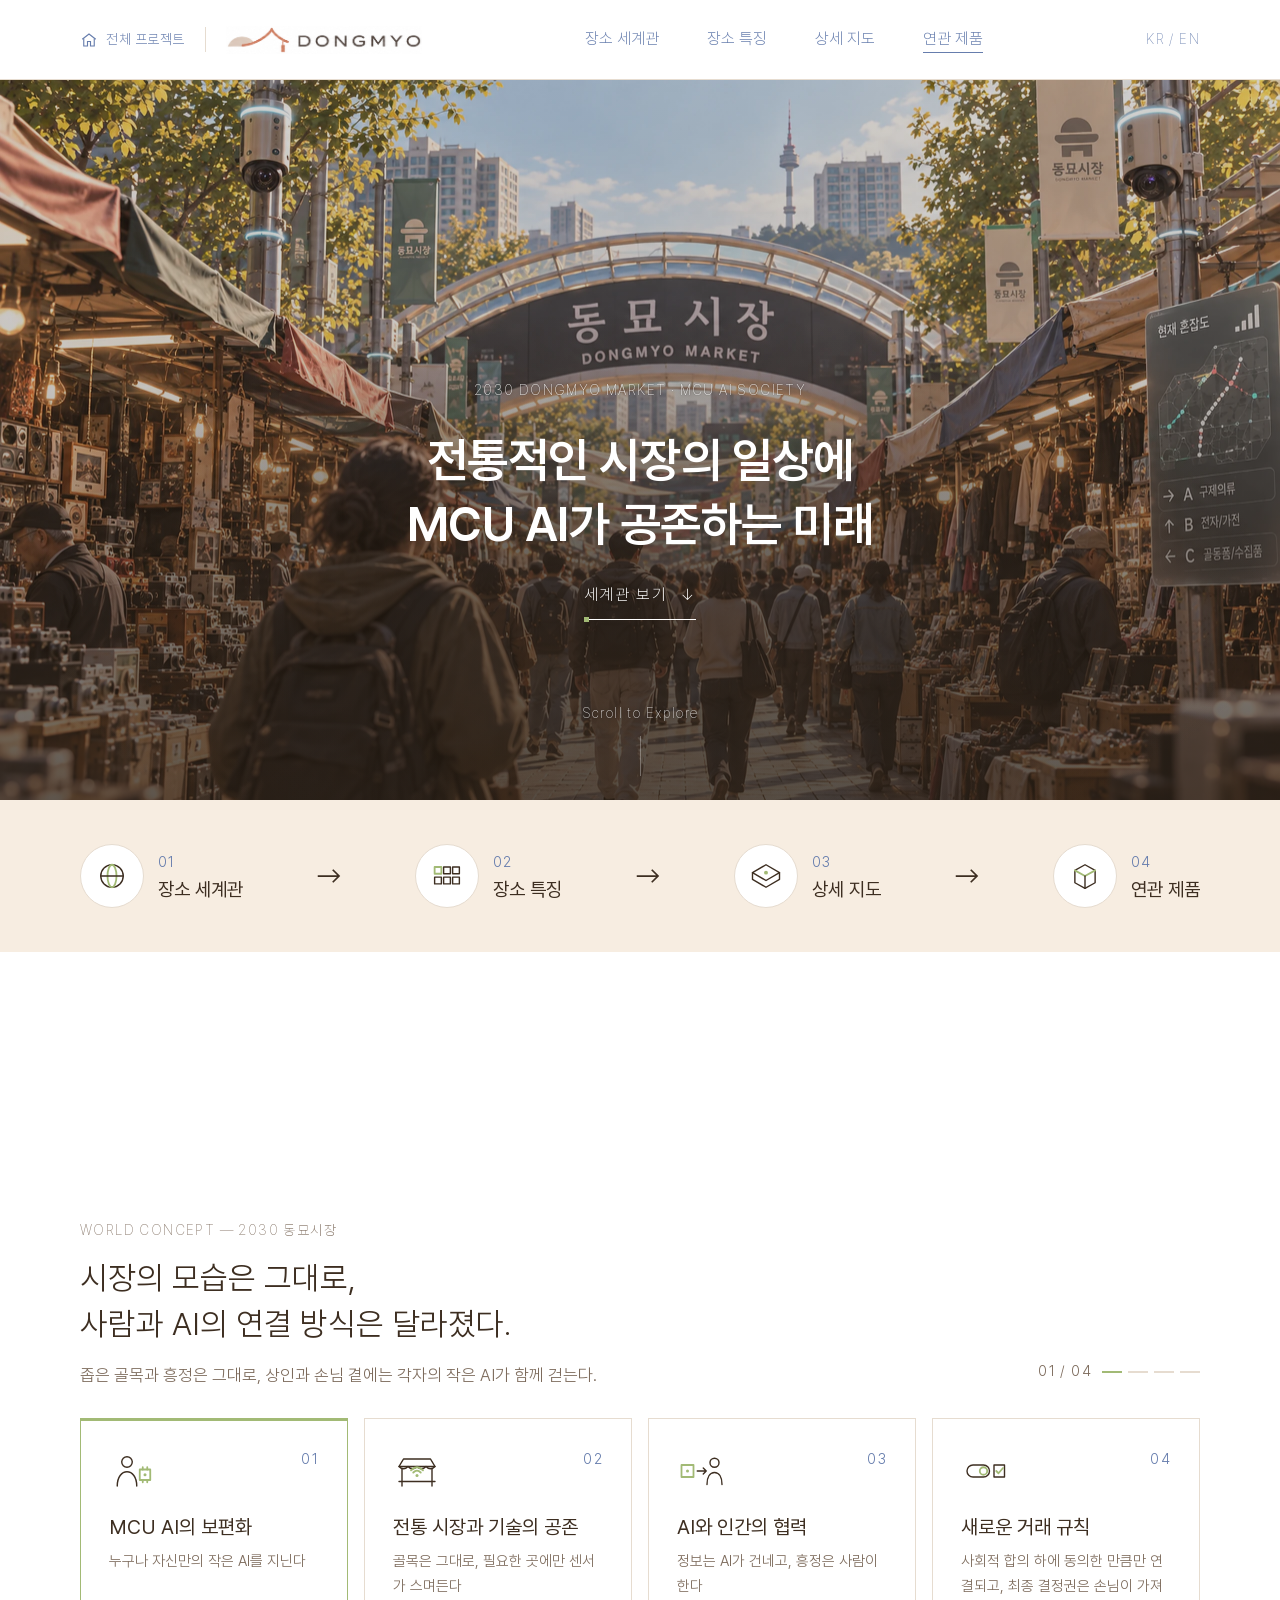
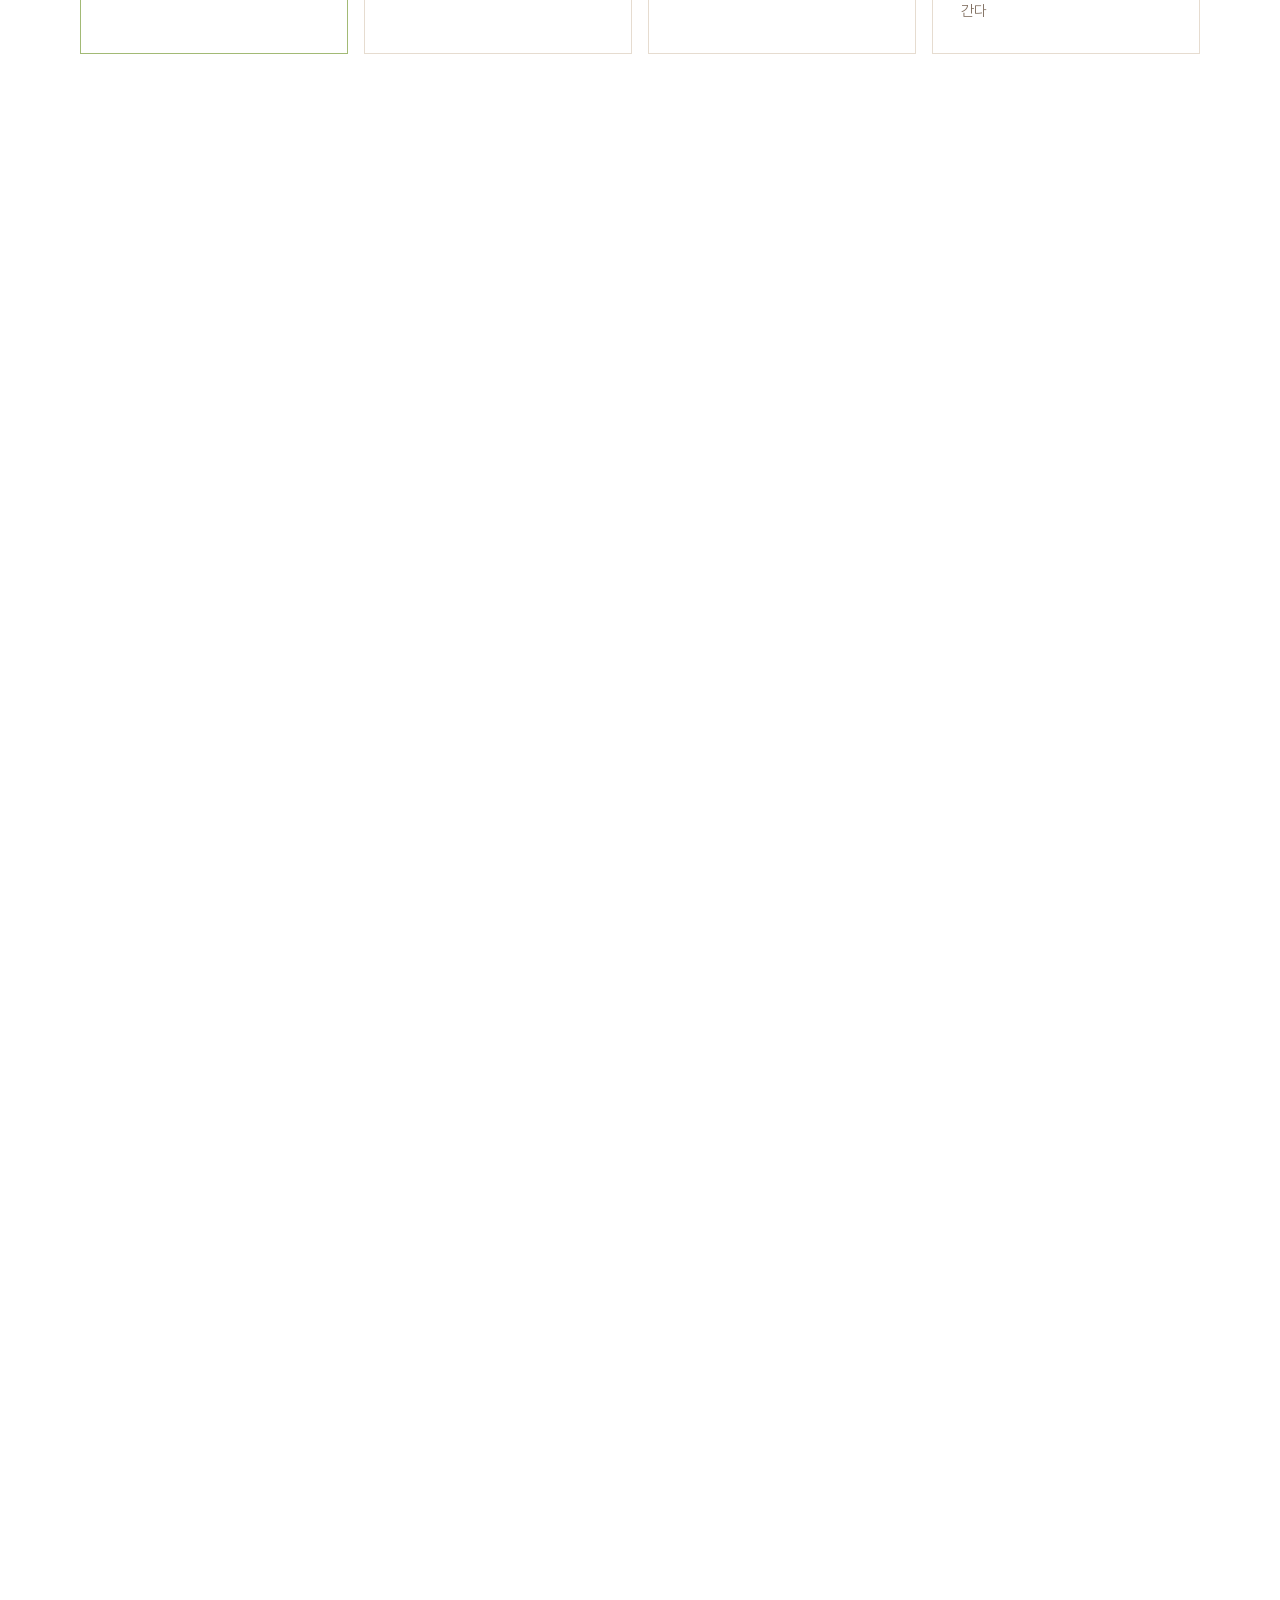
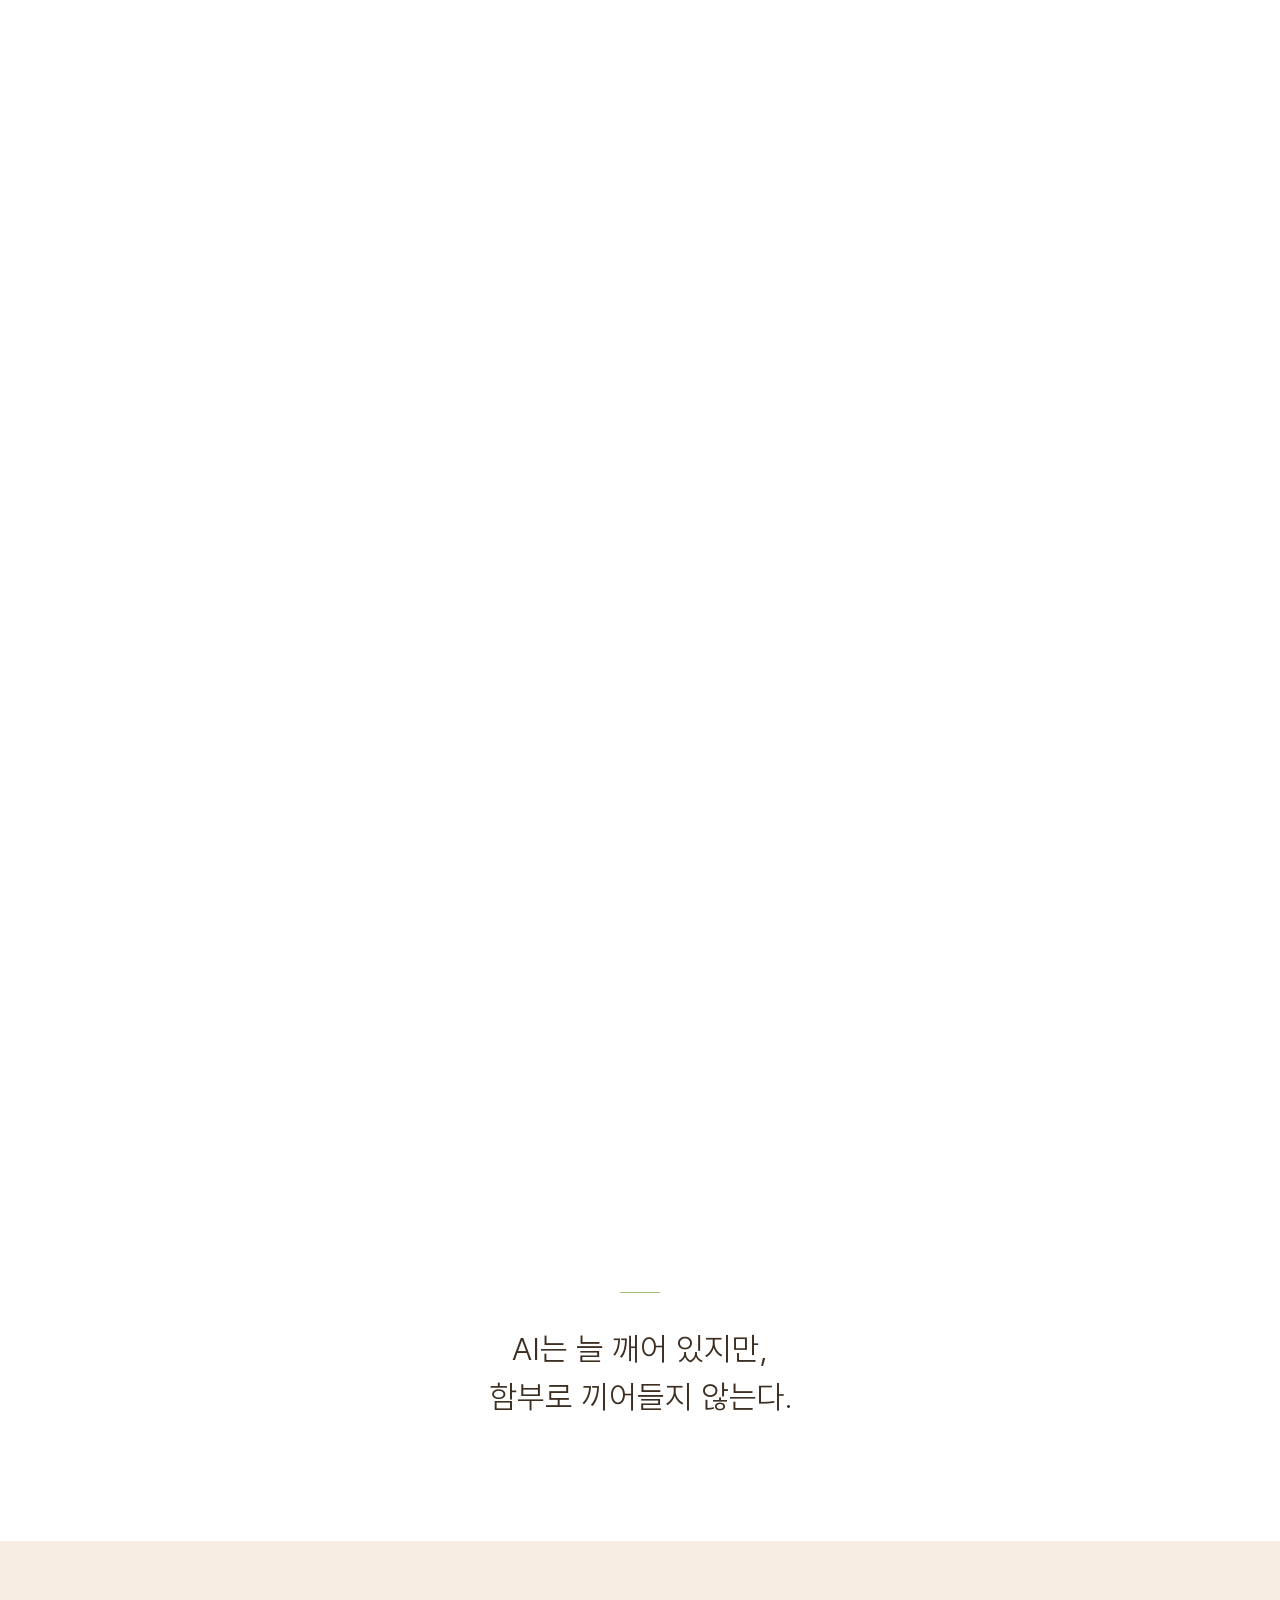
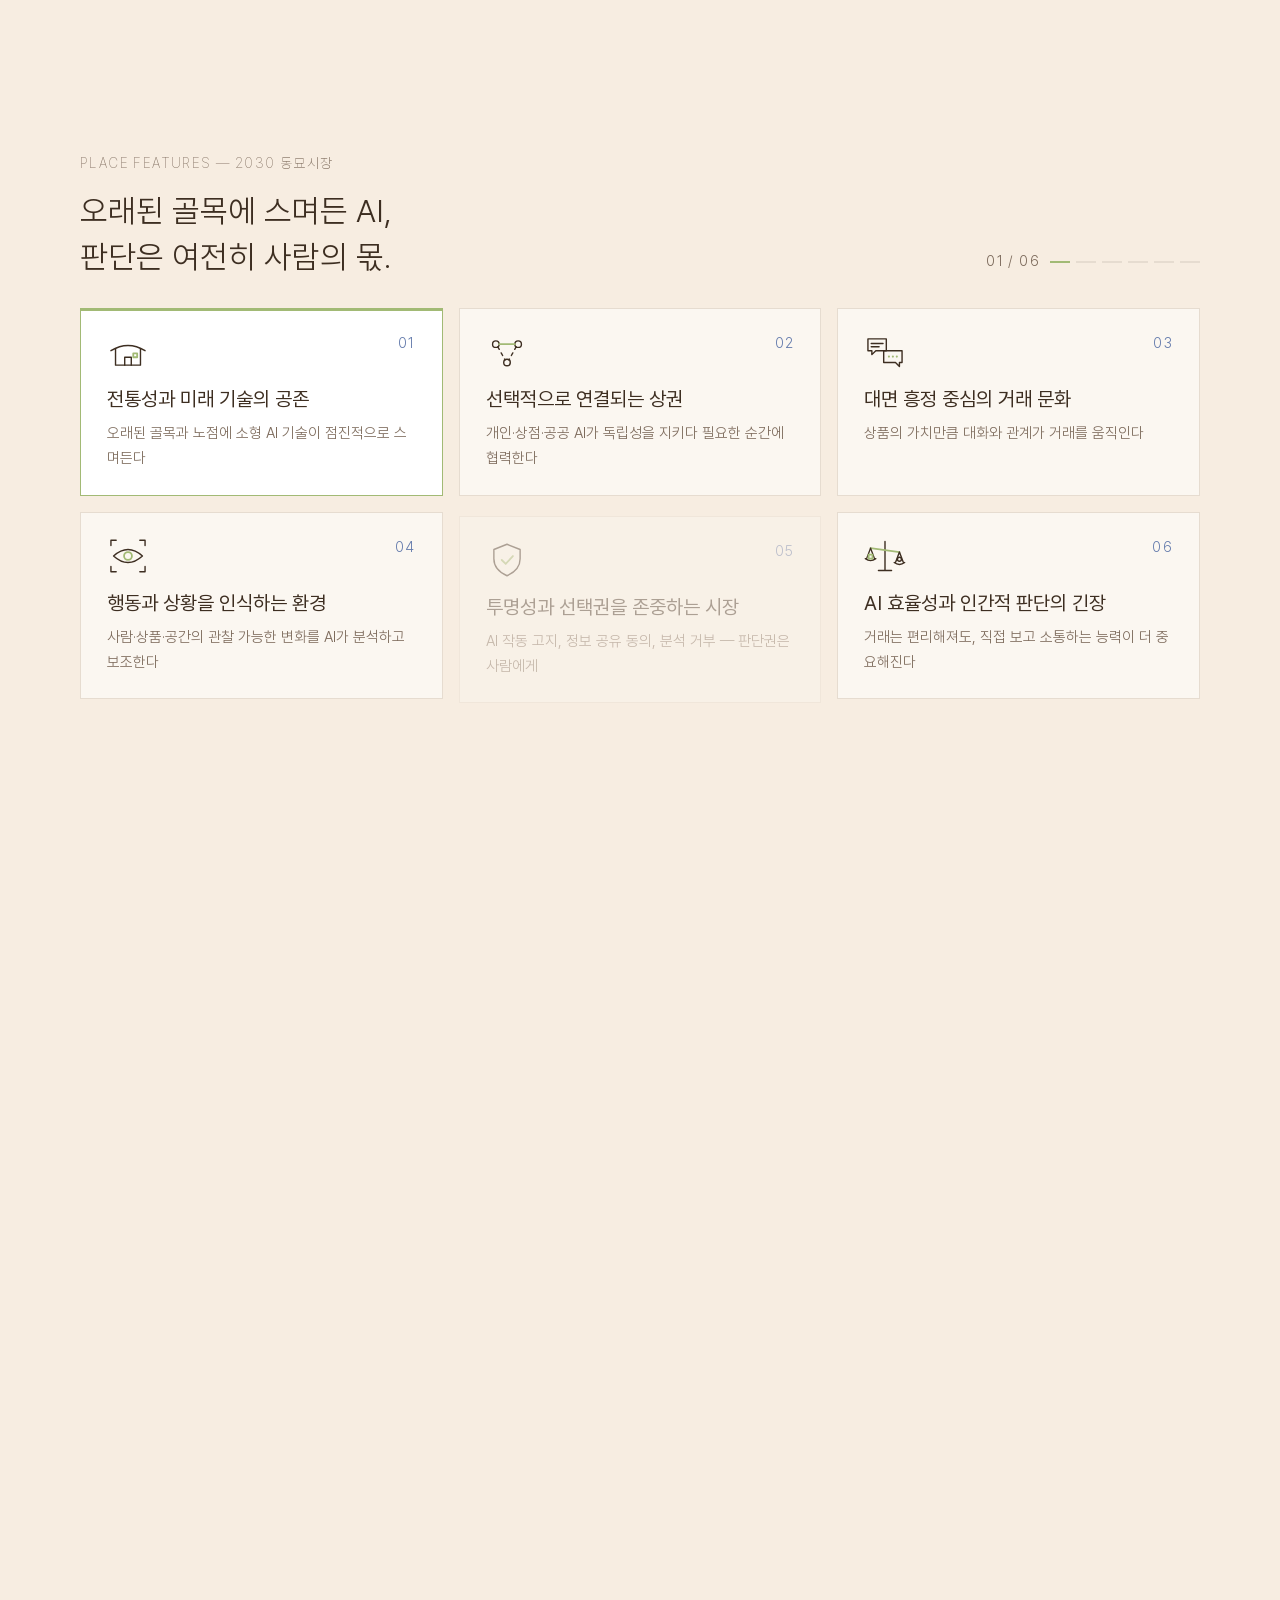
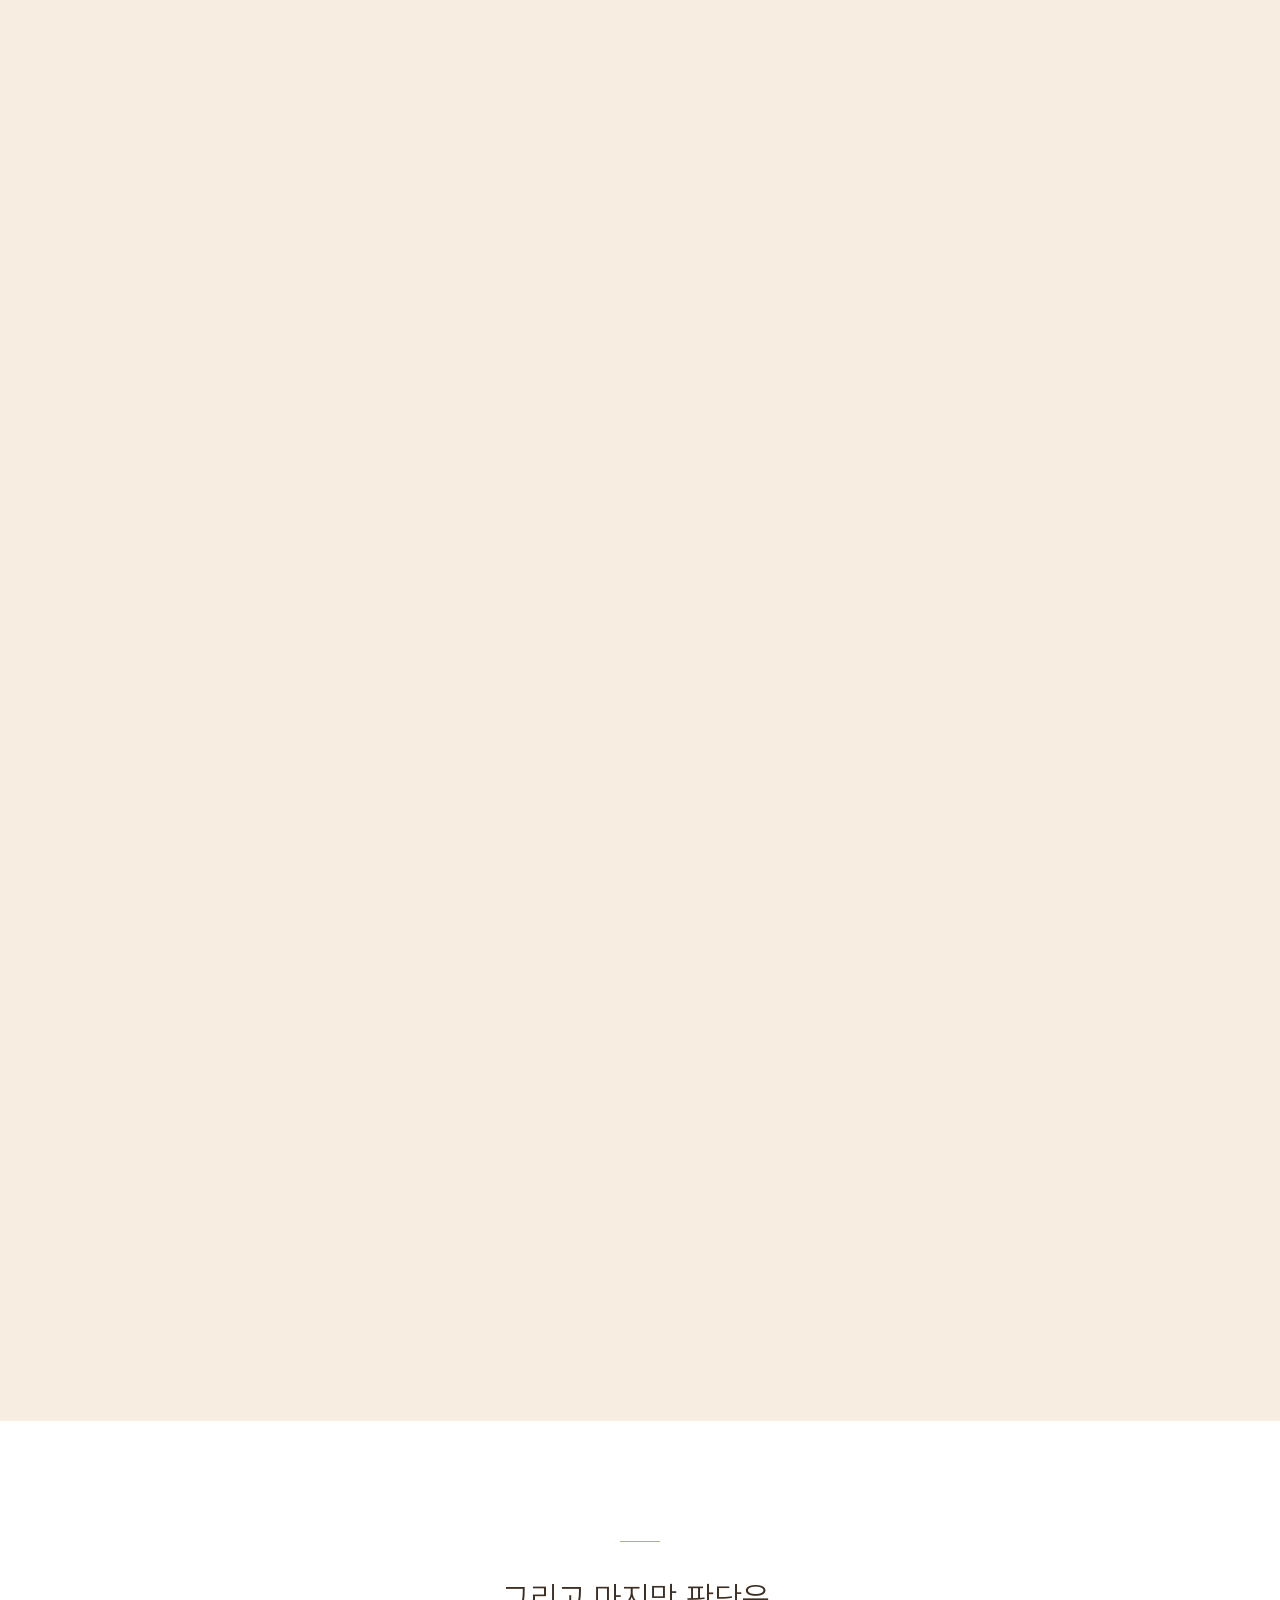
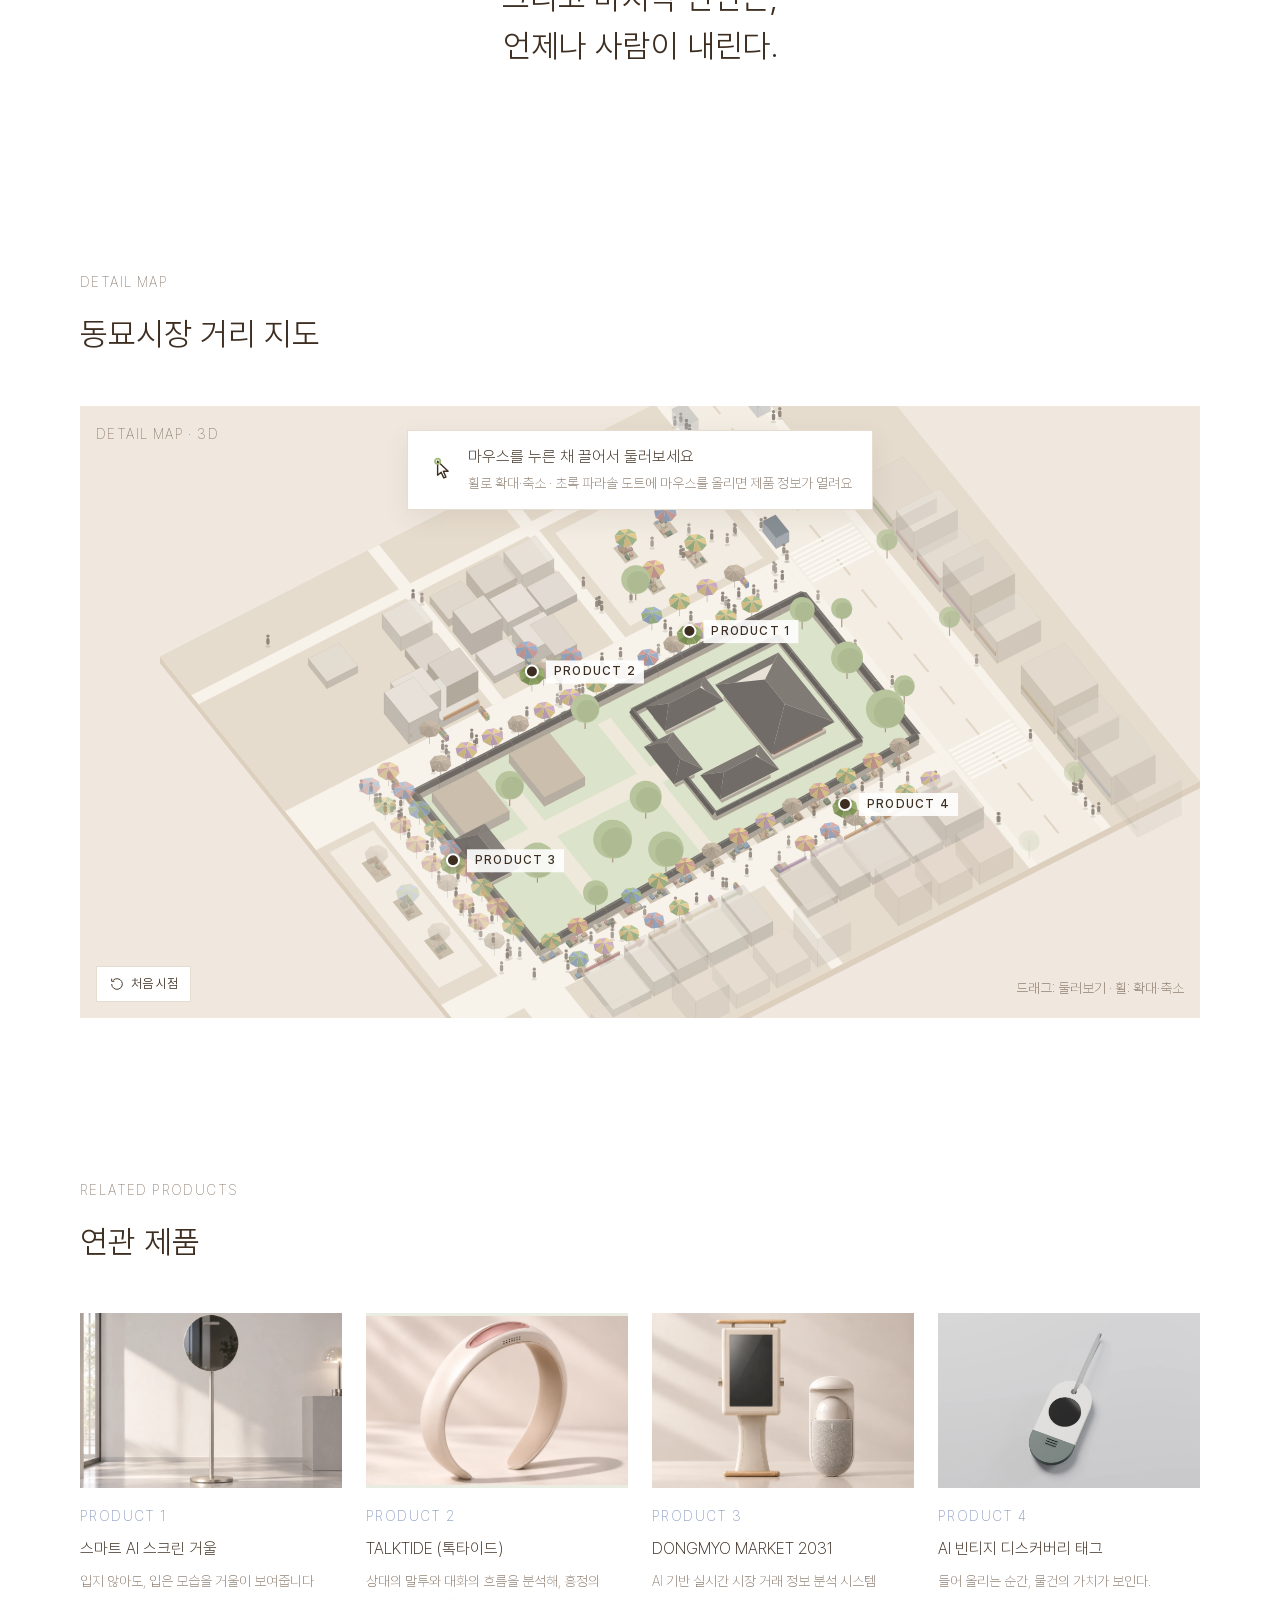
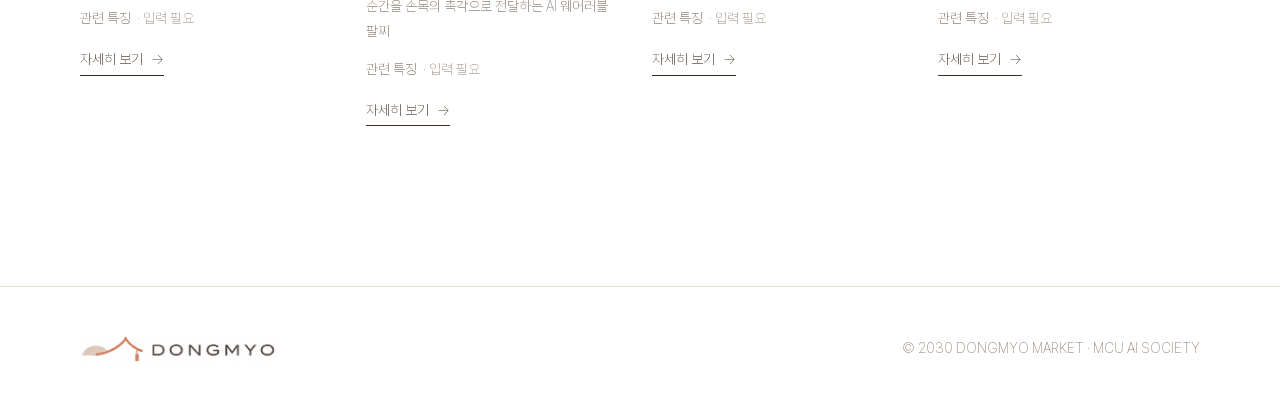
==== index.html/TEAM06/index.html @ 038e5d1d "Add files via upload" ====
<!DOCTYPE html>
<html lang="ko">
<head>
<meta charset="UTF-8">
<meta name="viewport" content="width=device-width, initial-scale=1.0">
<script src="assets/fonts/pretendard-offline.js"></script>
<title>TEAM 06 · 2030 동묘시장 · MCU AI SOCIETY</title>
<style>
/* 글꼴: ① 컴퓨터에 설치된 Pretendard → ② assets/fonts/ 안의 파일 (인터넷 없이 동작) */
@font-face{font-family:'PretendardLocal';font-weight:100;font-display:swap;src:local('Pretendard Thin'),local('Pretendard-Thin'),url('assets/fonts/Pretendard-Thin.woff2') format('woff2');}
@font-face{font-family:'PretendardLocal';font-weight:200;font-display:swap;src:local('Pretendard ExtraLight'),local('Pretendard-ExtraLight'),url('assets/fonts/Pretendard-ExtraLight.woff2') format('woff2');}
@font-face{font-family:'PretendardLocal';font-weight:300;font-display:swap;src:local('Pretendard Light'),local('Pretendard-Light'),url('assets/fonts/Pretendard-Light.woff2') format('woff2');}
@font-face{font-family:'PretendardLocal';font-weight:400;font-display:swap;src:local('Pretendard Regular'),local('Pretendard-Regular'),url('assets/fonts/Pretendard-Regular.woff2') format('woff2');}
@font-face{font-family:'PretendardLocal';font-weight:500;font-display:swap;src:local('Pretendard Medium'),local('Pretendard-Medium'),url('assets/fonts/Pretendard-Medium.woff2') format('woff2');}
@font-face{font-family:'PretendardLocal';font-weight:600;font-display:swap;src:local('Pretendard SemiBold'),local('Pretendard-SemiBold'),url('assets/fonts/Pretendard-SemiBold.woff2') format('woff2');}
@font-face{font-family:'PretendardLocal';font-weight:700;font-display:swap;src:local('Pretendard Bold'),local('Pretendard-Bold'),url('assets/fonts/Pretendard-Bold.woff2') format('woff2');}

/* =========================================================
   DESIGN TOKENS — Natural, Warm Minimalism, Muted
   ========================================================= */
:root{
  --bg:#FFFFFF;           /* 가이드: 전체 배경 화이트 */
  --section-bg:#F7EDE1;   /* 가이드: 서브 컬러(구분용) */
  --nav:#667DAD;          /* 가이드: 내비게이션 폰트 색상 */
  --text:#3D2E21;
  --accent:#A2BA75;       /* 포인트 1: 핵심 버튼, 지도 도트, 카드 점멸 */
  --accent-hover:#8FA862;
  --accent2:#667DAD;      /* 포인트 2: 라벨, 링크 hover, 포커스 */
  --sub:#7D6B5C;
  --line:#E6DCD0;
  --img:#F0E8DF;

  --container:1440px; --margin:80px; --gutter:24px;
  --section:80px; --title-gap:48px; --card-gap-y:64px;
  --ease:cubic-bezier(.22,.61,.36,1); --fast:.3s; --slow:.8s;
  --header:80px;
}
@media (max-width:768px){
  :root{--margin:20px;--gutter:16px;--section:40px;--title-gap:32px;--card-gap-y:40px;--header:56px}
}

/* =========================================================
   BASE + TYPOGRAPHY
   H1 SemiBold 48 / H2 Light 32 / H3 ExtraLight 16 / Body Thin 14
   ========================================================= */
*{box-sizing:border-box;margin:0;padding:0}
html{scroll-behavior:smooth}
body{
  font-family:"PretendardLocal","PretendardEmbed","Pretendard","Pretendard Variable",-apple-system,BlinkMacSystemFont,sans-serif;
  font-weight:100;font-size:14px;line-height:1.8;color:var(--text);background:var(--bg);
  padding-top:var(--header);animation:pageIn .6s var(--ease) both;-webkit-font-smoothing:antialiased;
}
@keyframes pageIn{from{opacity:0}to{opacity:1}}
a{color:inherit;text-decoration:none}
button{font:inherit;color:inherit}
.h1{font-size:48px;font-weight:600;line-height:1.35;letter-spacing:-0.01em}
.h2{font-size:32px;font-weight:300;line-height:1.45}
.h3{font-size:16px;font-weight:200;line-height:1.5}
.body{font-size:14px;font-weight:100}
.sub{color:var(--sub)}
.eyebrow{font-size:14px;font-weight:100;letter-spacing:.1em;text-transform:uppercase;color:var(--sub)}
@media (max-width:768px){.h1{font-size:30px}.h2{font-size:24px}}

/* =========================================================
   GRID
   ========================================================= */
.container{max-width:var(--container);margin:0 auto;padding:0 var(--margin)}
.grid{display:grid;grid-template-columns:repeat(12,1fr);column-gap:var(--gutter);row-gap:var(--card-gap-y)}
.c6{grid-column:span 6}
.c3{grid-column:span 3}
@media (max-width:1024px){.c3{grid-column:span 6}}
@media (max-width:768px){.grid{grid-template-columns:repeat(4,1fr)}.c6,.c3{grid-column:span 4}}
section.block{padding:var(--section) 0;scroll-margin-top:var(--header)}
section.block.tinted{background:var(--section-bg)}
.section-head{margin-bottom:var(--title-gap)}
.section-head .eyebrow{margin-bottom:16px}

/* Placeholder */
.ph{position:relative;width:100%;background:var(--img);overflow:hidden}
.ph::after{content:attr(data-label);position:absolute;left:12px;bottom:12px;font-size:11px;font-weight:300;letter-spacing:.1em;color:var(--text);opacity:.45}
.r1-1{aspect-ratio:1/1}.r4-5{aspect-ratio:4/5}.r3-2{aspect-ratio:3/2}

/* Buttons & links */
/* 가이드: 버튼 = 텍스트 + 하단의 얇은 선/도형 요소 */
.btn{position:relative;display:inline-flex;align-items:center;gap:12px;padding:0 0 10px;border:0;border-radius:0;
  font-size:16px;font-weight:200;letter-spacing:.1em;cursor:pointer;background:none;color:var(--text)}
.btn::before{content:"";position:absolute;left:0;right:0;bottom:0;height:1px;background:var(--text)}
.btn::after{content:"";position:absolute;left:0;bottom:-2px;width:5px;height:5px;background:var(--accent);
  transition:left var(--fast) var(--ease)}
.btn:hover::after{left:calc(100% - 5px)}
.btn .arrow{display:inline-block;transition:transform var(--fast) var(--ease)}
.btn:hover .arrow{transform:translateY(3px)}
.link{display:inline-flex;align-items:center;gap:8px;font-size:14px;font-weight:100;border-bottom:1px solid currentColor;padding-bottom:2px;transition:color var(--fast) var(--ease)}
.link .arrow{display:inline-block;transition:transform var(--fast) var(--ease)}
.link:hover{color:var(--accent2)}
.link:hover .arrow{transform:translateX(4px)}
a:focus-visible,button:focus-visible{outline:2px solid var(--accent2);outline-offset:2px}

/* =========================================================
   HEADER
   ========================================================= */
.header{position:fixed;top:0;left:0;right:0;z-index:50;height:var(--header);background:var(--bg);border-bottom:1px solid var(--line);transition:transform var(--fast) var(--ease)}
.header.hide{transform:translateY(-100%)}
.header .container{height:100%;display:flex;align-items:center;justify-content:space-between}
.logo{font-size:18px;font-weight:600;letter-spacing:.04em;white-space:nowrap}
/* ---------- 상단 왼쪽: 전체 프로젝트(홈 아이콘) + 조 로고 ---------- */
.brand{display:flex;align-items:center;gap:20px;min-width:0}
.home-link{display:inline-flex;align-items:center;gap:8px;font-size:14px;font-weight:200;letter-spacing:.04em;color:var(--nav);white-space:nowrap;
  padding-right:20px;border-right:1px solid var(--line);transition:opacity var(--fast) var(--ease)}
.home-link .icon{width:18px;height:18px;stroke:var(--nav)}
.home-link:hover{opacity:.7}
.logo-img{display:block;height:28px;width:auto}
a.logo{display:inline-flex;align-items:center;transition:opacity var(--fast) var(--ease)}
a.logo:hover{opacity:.75}
/* ---------- 맨 위로 버튼 ---------- */
.top-btn{position:fixed;right:32px;bottom:32px;z-index:45;width:56px;height:56px;display:flex;flex-direction:column;align-items:center;justify-content:center;gap:2px;
  background:var(--bg);border:1px solid var(--line);color:var(--text);cursor:pointer;font-size:12px;font-weight:200;letter-spacing:.1em;
  box-shadow:0 6px 20px rgba(61,46,33,.08);opacity:0;visibility:hidden;transform:translateY(12px);
  transition:opacity var(--fast) var(--ease),transform var(--fast) var(--ease),visibility var(--fast),background-color var(--fast) var(--ease)}
.top-btn.show{opacity:1;visibility:visible;transform:none}
.top-btn:hover{background:var(--section-bg)}
.top-btn .icon{width:18px;height:18px;transition:transform var(--fast) var(--ease)}
.top-btn:hover .icon{transform:translateY(-3px)}
@media (max-width:768px){.top-btn{right:16px;bottom:16px;width:48px;height:48px}}
.nav{display:flex;gap:48px;list-style:none}
.nav a{font-size:16px;font-weight:200;color:var(--nav);padding:4px 0;border-bottom:1px solid transparent;transition:border-color var(--fast) var(--ease),color var(--fast) var(--ease)}
.nav a:hover{border-color:currentColor}
.nav a.active{border-color:currentColor}
.lang{font-size:14px;font-weight:100;letter-spacing:.1em;color:var(--nav)}
.icon{width:20px;height:20px;stroke:var(--text);stroke-width:1.5;fill:none;display:block}
.icon-btn{background:none;border:0;cursor:pointer;padding:0}
.m-only{display:none}
@media (max-width:768px){
  .nav,.d-only{display:none!important}
  .m-only{display:flex}
  .header .container{position:relative}
  .header .logo{position:absolute;left:50%;transform:translateX(-50%);font-size:16px}
  .header .logo-img{height:22px}
  .home-link{padding-right:0;border-right:0}
}
.m-menu{position:fixed;inset:0;z-index:60;background:var(--bg);opacity:0;visibility:hidden;transition:opacity .4s var(--ease),visibility .4s;padding:0 20px}
.m-menu.open{opacity:1;visibility:visible}
.m-menu-top{height:56px;display:flex;align-items:center;justify-content:space-between}
.m-menu ul{list-style:none;margin-top:16px}
.m-menu li a{height:56px;display:flex;align-items:center;border-bottom:1px solid var(--line);font-size:16px;font-weight:200;color:var(--nav)}
.m-menu li{opacity:0;transform:translateY(-8px);transition:opacity .4s var(--ease),transform .4s var(--ease)}
.m-menu.open li{opacity:1;transform:none}

/* =========================================================
   HERO (인트로)
   ========================================================= */
.hero{position:relative;width:100%;height:min(56.25vw,calc(100vh - var(--header)));overflow:hidden}
.hero .ph{position:absolute;inset:0;height:100%;background:#EFE7DE;animation:heroImg 1.5s var(--ease) both}
@keyframes heroImg{from{transform:scale(1.05)}to{transform:scale(1)}}
/* 세계관 이미지 + 텍스트 가독성용 오버레이 */
.hero .ph.has-img{background:#3D2E21 url("assets/images/team-hero.webp") center 40%/cover no-repeat}
.hero .ph.has-img::after{content:none}
.hero .ph.has-img::before{content:"";position:absolute;inset:0;
  background:
    radial-gradient(ellipse 50% 40% at 50% 72%,rgba(40,30,21,.5) 0%,rgba(40,30,21,.15) 75%,rgba(40,30,21,0) 100%),
    linear-gradient(to bottom,rgba(40,30,21,.2) 0%,rgba(40,30,21,.25) 40%,rgba(40,30,21,.75) 100%)}
.hero.on-img .hero-copy{color:#FFFFFF;justify-content:flex-end;padding-bottom:max(170px,20vh)}
@media (max-width:768px){.hero.on-img .hero-copy{padding-bottom:96px}}
.hero.on-img .h1{text-shadow:0 2px 24px rgba(61,46,33,.35)}
.hero.on-img .eyebrow{color:#FFFFFF}
.hero.on-img .eyebrow,.hero.on-img .btn,.hero.on-img .scroll-cue{text-shadow:0 1px 10px rgba(40,30,21,.9),0 0 2px rgba(40,30,21,.6)}
.hero.on-img .btn{color:#FFFFFF}
.hero.on-img .btn::before{background:#FFFFFF}
.hero.on-img .scroll-cue{color:rgba(255,255,255,.9)}
.hero.on-img .scroll-cue .bar{background:rgba(255,255,255,.3)}
.hero.on-img .scroll-cue .bar::after{background:#FFFFFF}
.hero-copy{position:absolute;inset:0;display:flex;flex-direction:column;align-items:center;justify-content:center;text-align:center;gap:24px;padding:0 var(--margin)}
.hero-copy > *{animation:riseIn .8s var(--ease) both}
.hero-copy > *:nth-child(1){animation-delay:.3s}
.hero-copy > *:nth-child(2){animation-delay:.4s}
.hero-copy > *:nth-child(3){animation-delay:.5s}
@keyframes riseIn{from{opacity:0;transform:translateY(24px)}to{opacity:1;transform:none}}
@media (max-width:768px){.hero{height:auto;aspect-ratio:4/5}}
/* 가이드: Scroll Effect — "Scroll to Explore" */
.scroll-cue{position:absolute;left:0;right:0;margin:0 auto;width:max-content;bottom:24px;display:flex;flex-direction:column;align-items:center;gap:10px;
  font-size:14px;font-weight:100;letter-spacing:.1em;color:var(--text);animation:riseIn .8s var(--ease) .7s both}
.scroll-cue .bar{position:relative;width:1px;height:40px;background:var(--line);overflow:hidden}
.scroll-cue .bar::after{content:"";position:absolute;left:0;top:-40%;width:1px;height:40%;background:var(--text);animation:cue 1.8s var(--ease) infinite}
@keyframes cue{to{top:100%}}

/* =========================================================
   WORLD (세계관 설명 / 특징)
   ========================================================= */
.split{align-items:center}
.split .media{grid-column:1 / span 6}
.split .text{grid-column:8 / span 5}
.split.reverse .text{grid-column:1 / span 5;grid-row:1}
.split.reverse .media{grid-column:7 / span 6;grid-row:1}
@media (max-width:768px){
  .split .media,.split .text,.split.reverse .media,.split.reverse .text{grid-column:1 / -1;grid-row:auto}
}
.text .eyebrow{margin-bottom:16px}
.text .h2{margin-bottom:24px}
/* 메뉴 이동 시 섹션 전체가 한 화면에 보이도록 이미지 높이 제한 */
.split .media .ph{max-height:calc(100vh - var(--header) - 48px)}
@media (max-width:768px){.split .media .ph{max-height:none}}
@media (max-width:1366px) and (min-width:769px){.split .text{grid-column:7 / span 6}.split.reverse .text{grid-column:1 / span 6}}
.text p.body + p.body{margin-top:16px}
.points{list-style:none;margin-top:32px;border-top:1px solid var(--line)}
.points li{display:grid;grid-template-columns:40px 1fr;gap:4px 16px;padding:12px 0;border-bottom:1px solid var(--line)}
.points .no{font-size:14px;font-weight:100;letter-spacing:.1em;color:var(--accent2);padding-top:2px}
.points .t{font-size:16px;font-weight:200}
.points .d{grid-column:2;font-size:14px;font-weight:100;color:var(--sub);margin-top:-4px}
.closing{margin-top:32px;font-size:16px;font-weight:200}

/* =========================================================
   MAP (상세 지도)
   ========================================================= */
.map-wrap{position:relative;background:var(--img);overflow:hidden}
/* 제목 + 지도가 한 화면에 함께 들어오도록 지도 높이 제한 */
.map-wrap{aspect-ratio:960/660;max-height:max(360px,calc(100vh - var(--header) - var(--title-gap) - 160px));width:100%}
.map-wrap canvas{display:block;width:100%;height:100%;cursor:grab;touch-action:pan-y}
.map-wrap.dragging canvas{cursor:grabbing}
.map-wrap .tag{position:absolute;left:16px;top:16px;font-size:14px;font-weight:100;letter-spacing:.1em;color:var(--sub)}
.map-wrap .hint{position:absolute;right:16px;bottom:16px;font-size:14px;font-weight:100;color:var(--sub)}
/* 지도 위 도트·지명 (3D 장면 위에 겹쳐 그림) */
.map-overlay{position:absolute;inset:0;pointer-events:none;overflow:hidden}
.pin3d{position:absolute;left:0;top:0;width:28px;height:28px;margin:-14px 0 0 -14px;padding:0;border:0;background:none;cursor:pointer;pointer-events:auto;transition:opacity .5s var(--ease)}
.pin3d::before{content:"";position:absolute;left:-26px;top:-26px;width:80px;height:80px;border-radius:50%} /* 인식 범위 */
.pin3d .dot{position:absolute;left:7px;top:7px;width:14px;height:14px;border-radius:50%;background:var(--text);border:2px solid var(--bg);box-shadow:0 2px 6px rgba(61,46,33,.25)}
.pin3d .lab{position:absolute;left:28px;top:3px;padding:1px 8px;background:rgba(255,255,255,.9);font-size:12px;font-weight:500;letter-spacing:.1em;color:var(--text);white-space:nowrap;transition:opacity .4s var(--ease)}
.pin3d:focus{outline:none}
.pin3d:focus-visible .dot{outline:2px solid var(--accent2);outline-offset:2px}
.map-wrap.zoomed .pin3d .lab{opacity:0}
.map-wrap.zoomed .pin3d:not(.active){opacity:.35}
.maplab{position:absolute;left:0;top:0;font-size:13px;font-weight:300;letter-spacing:.04em;color:var(--sub);white-space:nowrap;
  padding:1px 8px;background:rgba(255,255,255,.72);transition:opacity .4s var(--ease)}
.maplab.big{font-size:15px;font-weight:400;color:var(--text)}
.map-wrap.zoomed .maplab{opacity:.25}
/* 확대·축소·초기화 버튼 */
.map-ctrl{position:absolute;left:16px;bottom:16px;z-index:2;display:flex;gap:6px}
.map-ctrl button{width:36px;height:36px;display:flex;align-items:center;justify-content:center;background:var(--bg);border:1px solid var(--line);cursor:pointer;color:var(--text);
  transition:background-color var(--fast) var(--ease)}
.map-ctrl button:hover{background:var(--section-bg)}
.map-ctrl svg{width:16px;height:16px;stroke:currentColor;stroke-width:1.4;fill:none}
.map-ctrl .reset{width:auto;padding:0 12px;gap:6px;font-size:13px;font-weight:300}
@media (max-width:768px){.maplab:not(.big){display:none}.pin3d .lab{font-size:11px;padding:0 6px}.map-ctrl{left:10px;bottom:10px}.map-ctrl button{width:32px;height:32px}.map-ctrl .reset{padding:0 8px}}
.map-wrap .hint{transition:opacity .4s var(--ease)}
.map-wrap.zoomed .hint{opacity:0}

/* 도트 정보 박스 */
.map-pop{position:absolute;z-index:3;width:280px;background:var(--bg);border:1px solid var(--line);
  box-shadow:0 12px 32px rgba(61,46,33,.12);opacity:0;transform:translateY(8px);pointer-events:none;
  transition:opacity .35s var(--ease),transform .35s var(--ease)}
.map-pop.open{opacity:1;transform:none;pointer-events:auto;transition:opacity .5s var(--ease) .45s,transform .5s var(--ease) .45s}
.map-pop .ph{aspect-ratio:16/9;background-size:cover;background-position:center}
.map-pop .ph.has-photo::after,.r-card .ph.has-photo::after{content:none}
.map-pop .pop-body{padding:16px 20px 20px;display:flex;flex-direction:column;gap:6px}
.map-pop .eyebrow{color:var(--accent2)}
.map-pop .body{line-height:1.7}
.map-pop .link{align-self:flex-start;margin-top:10px}
.map-pop .pop-close{position:absolute;right:8px;top:8px;width:32px;height:32px;display:flex;align-items:center;justify-content:center;
  background:var(--bg);border:0;cursor:pointer}
.map-pop .pop-close .icon{width:16px;height:16px}
/* 지도 높이가 낮을 때: 박스를 납작하게 (이미지 3:1, 설명 2줄) */
.map-pop.compact .ph{aspect-ratio:3/1}
.map-pop.compact .body{display:-webkit-box;-webkit-line-clamp:2;-webkit-box-orient:vertical;overflow:hidden}
.map-pop.compact .pop-body{gap:2px}
.map-pop.compact .link{margin-top:6px}
/* 지도가 작은 화면에서는 박스도 조금 작게 */
@media (max-width:1280px){.map-pop{width:240px}.map-pop .ph{aspect-ratio:2/1}.map-pop .pop-body{padding:12px 16px 16px}}
@media (max-width:768px){
  .map-pop{position:fixed;left:0!important;right:0;top:auto!important;bottom:0;width:auto;z-index:70;transform:translateY(100%)}
  .map-pop.open{transform:none;transition-delay:0s}
  .map-pop .ph{aspect-ratio:3/1}
}
@media (max-width:768px){.map-wrap .hint{display:none}}

/* =========================================================
   PRODUCTS (연관 제품 2 x 2)
   ========================================================= */
.r-card{position:relative;display:block}
.r-card::after{
  content:"";position:absolute;inset:-12px;pointer-events:none;
  border:1.5px solid var(--accent2);box-shadow:0 0 18px rgba(102,125,173,.35);
  opacity:0;
}
.r-card.flash::after{animation:edgeFlash 1.8s ease-in-out 1}
@keyframes edgeFlash{0%,100%{opacity:0}50%{opacity:1}}
/* 가이드: Hover Effect — 이미지 확대 + 아이콘 */
.r-card .thumb{position:relative;overflow:hidden}
.r-card .ph{transition:transform .6s var(--ease)}
.r-card:hover .ph{transform:scale(1.05)}
.r-card .zoom{position:absolute;right:16px;top:16px;width:40px;height:40px;display:flex;align-items:center;justify-content:center;
  background:var(--bg);opacity:0;transform:translateY(-6px);transition:opacity var(--fast) var(--ease),transform var(--fast) var(--ease)}
.r-card .zoom .icon{width:18px;height:18px}
.r-card:hover .zoom{opacity:1;transform:none}
.r-card .info{margin-top:16px;display:flex;flex-direction:column;gap:8px}
.r-card .eyebrow{color:var(--accent2)}
.r-card .link{align-self:flex-start;margin-top:8px}

/* Footer */
.footer{border-top:1px solid var(--line);padding:48px 0;margin-top:var(--section)}
.footer .container{display:flex;justify-content:space-between;align-items:center;flex-wrap:wrap;gap:16px}
.footer small{font-size:14px;font-weight:100;color:var(--sub)}


/* =========================================================
   상단 진행 표시선
   ========================================================= */
.progress{position:fixed;top:0;left:0;right:0;height:2px;z-index:55;background:var(--accent);transform-origin:0 50%;transform:scaleX(0);pointer-events:none}

/* =========================================================
   사이트 흐름 띠 (메인 이미지 아래)
   단계(픽토+이름) 하나를 한 묶음으로 보고, 묶음 사이 간격 한가운데에 화살표
   ========================================================= */
.flowband{background:var(--section-bg);padding:44px 0}
.fb-list{display:grid;grid-template-columns:auto 1fr auto 1fr auto 1fr auto;align-items:center;list-style:none}
.fb-item{display:flex;align-items:center;gap:18px;transition:opacity var(--fast) var(--ease)}
.fb-item .ic{flex:none;width:76px;height:76px;border-radius:50%;display:flex;align-items:center;justify-content:center;background:var(--bg);border:1px solid var(--line);
  transition:transform var(--fast) var(--ease),border-color var(--fast) var(--ease)}
.fb-item .pic{width:42px;height:42px;color:var(--text)}
.fb-item .no{display:block;font-size:14px;font-weight:300;letter-spacing:.1em;color:var(--nav)}
.fb-item .t{display:block;margin-top:2px;font-size:22px;font-weight:400;line-height:1.35;white-space:nowrap}
.fb-item:hover .ic{transform:translateY(-3px);border-color:var(--accent)}
/* 한 단계에 마우스를 올리면 나머지 단계와 화살표는 연하게 */
.fb-list:has(.fb-item:hover) .fb-item:not(:hover),.fb-list:has(.fb-item:hover) .fb-arrow{opacity:.35}
.fb-arrow{display:flex;justify-content:center;transition:opacity var(--fast) var(--ease)}
.fb-arrow svg{width:30px;height:30px;stroke:var(--text);stroke-width:1.4;fill:none}
@media (max-width:1280px){.fb-item{gap:14px}.fb-item .ic{width:64px;height:64px}.fb-item .pic{width:36px;height:36px}.fb-item .t{font-size:19px}}
@media (max-width:1024px){
  .fb-list{grid-template-columns:1fr 1fr;row-gap:20px;column-gap:24px}
  .fb-arrow{display:none}
}
@media (max-width:768px){.fb-list{grid-template-columns:1fr;row-gap:16px}.flowband{padding:32px 0}}

/* =========================================================
   큰 문장 쉼표
   ========================================================= */
.statement{padding:120px 0;text-align:center}
.statement .bar{display:block;width:40px;height:1px;background:var(--accent);margin:0 auto 32px}
.statement .quote{font-size:32px;font-weight:300;line-height:1.5}
@media (max-width:768px){.statement{padding:72px 0}.statement .quote{font-size:24px}}

/* =========================================================
   스크롤 스토리 (세계관 · 장소 특징)
   카드 전체가 한 화면에 보이는 상태로 고정되고, 스크롤에 따라 카드가 하나씩 강조됨
   ========================================================= */
section.block.story{padding:0}
.story-pin{position:relative;height:calc(100vh + var(--n) * 70vh)} /* 카드 하나당 화면 0.7개 높이만큼 스크롤 */
.story-sticky{position:sticky;top:0;min-height:100vh;padding:calc(var(--header) + 24px) 0 32px;display:flex;align-items:center}
.story-sticky > .container{width:100%}
.story .s-intro{display:flex;justify-content:space-between;align-items:flex-end;gap:32px;margin-bottom:32px}
.story .s-intro .eyebrow{margin-bottom:12px}
.story .s-intro .lead{margin-top:12px;font-size:17px;font-weight:300;color:var(--sub)}
.story-ticks{display:flex;align-items:center;gap:10px;flex:none;padding-bottom:6px;font-size:14px;font-weight:300;letter-spacing:.1em;color:var(--sub)}
.story-ticks .bars{display:flex;gap:6px}
.story-ticks i{display:block;width:20px;height:2px;background:var(--line);transition:background .4s var(--ease)}
.story-ticks i.on{background:var(--accent)}
.story-grid{display:grid;grid-template-columns:repeat(var(--cols),1fr);gap:16px;list-style:none}
.s-card{position:relative;display:flex;flex-direction:column;padding:28px 28px 30px;background:var(--bg);border:1px solid var(--line);
  opacity:.4;transition:opacity .6s var(--ease),border-color .6s var(--ease),background-color .6s var(--ease),transform .6s var(--ease)}
.tinted .s-card{background:rgba(255,255,255,.55)}
.s-card::before{content:"";position:absolute;left:-1px;right:-1px;top:-1px;height:3px;background:var(--accent);transform:scaleX(0);transform-origin:0 50%;transition:transform .6s var(--ease)}
.s-card.on{opacity:1;border-color:var(--accent);transform:translateY(-4px)}
.tinted .s-card.on{background:var(--bg)}
.s-card.on::before{transform:scaleX(1)}
.s-card .top{display:flex;justify-content:space-between;align-items:flex-start;margin-bottom:18px}
.s-card .pic{width:48px;height:48px;color:var(--text)}
.s-card .no{font-size:14px;font-weight:300;letter-spacing:.1em;color:var(--nav)}
.s-card .t{font-size:20px;font-weight:400;line-height:1.4}
.s-card .d{margin-top:8px;font-size:15px;font-weight:300;line-height:1.65;color:var(--sub)}
.story.cols3 .s-card{padding:22px 26px 24px}
.story.cols3 .s-card .top{margin-bottom:12px}
.story.cols3 .s-card .pic{width:42px;height:42px}
/* 태블릿·모바일: 고정 없이 카드가 모두 보이고 차례로 나타남 */
@media (max-width:1024px){
  .story-pin{height:auto}
  .story-sticky{position:static;min-height:0;padding:var(--section) 0 0}
  .story-grid{grid-template-columns:repeat(2,1fr)}
  .story .s-intro{display:block}
  .story-ticks{display:none}
  .s-card,.s-card.seen,.s-card.on{opacity:1;transform:none;border-color:var(--line)}
  .s-card.on::before{transform:scaleX(0)}
}
@media (max-width:768px){.story-grid{grid-template-columns:1fr}}

/* =========================================================
   지도 첫 안내
   ========================================================= */
.map-guide{position:absolute;left:50%;top:24px;z-index:2;display:flex;align-items:center;gap:12px;padding:12px 20px;
  background:var(--bg);border:1px solid var(--line);box-shadow:0 8px 24px rgba(61,46,33,.08);
  transform:translate(-50%,-8px);opacity:0;pointer-events:none;transition:opacity .5s var(--ease),transform .5s var(--ease)}
.map-guide.show{opacity:1;transform:translate(-50%,0)}
.map-guide .pic{width:28px;height:28px;color:var(--text)}
.map-guide .t{font-size:16px;font-weight:200;white-space:nowrap}
.map-guide .d{font-size:14px;font-weight:100;color:var(--sub);white-space:nowrap}
@media (max-width:768px){.map-guide{top:12px;padding:8px 14px}.map-guide .d{display:none}}

/* =========================================================
   제품 카드: 관련 장소 특징 태그
   ========================================================= */
.tags{display:flex;flex-wrap:wrap;align-items:center;gap:6px;margin-top:4px;font-size:14px;font-weight:100;color:var(--sub)}
.tags .tag{padding:0 8px;border:1px solid var(--line);color:var(--text);letter-spacing:.06em}
.tags .todo{color:var(--sub);opacity:.7}

@media (prefers-reduced-motion:reduce){.s-card,.s-card::before{transition:none}}

/* Reveal */
.reveal{opacity:0;transform:translateY(24px);transition:opacity var(--slow) var(--ease),transform var(--slow) var(--ease)}
.reveal.in{opacity:1;transform:none}
@media (prefers-reduced-motion:reduce){
  *,*::before,*::after{animation:none!important;transition:none!important}
  .reveal{opacity:1;transform:none}
}

.map-pop,.r-card{word-break:keep-all}
</style>
</head>
<body>

<!-- ================= HEADER ================= -->
<div class="progress" id="progress" aria-hidden="true"></div>
<header class="header" id="header">
  <div class="container">
    <button class="icon-btn m-only" id="openMenu" aria-label="메뉴 열기">
      <svg class="icon" viewBox="0 0 24 24"><path d="M3 7h18M3 12h18M3 17h18"/></svg>
    </button>
    <div class="brand">
      <a href="../index.html" class="home-link d-only" title="전체 프로젝트 페이지로 이동"><svg class="icon" viewBox="0 0 24 24" aria-hidden="true"><path d="M3 11l9-7 9 7"/><path d="M5 10v10h5v-6h4v6h5V10"/></svg><span>전체 프로젝트</span></a>
      <a href="index.html" class="logo" id="teamLogo" title="TEAM 06 조 소개 페이지" aria-label="TEAM 06 · 2030 동묘시장 조 소개 페이지"><img class="logo-img" src="assets/images/logo.png" alt="DONGMYO"></a>
    </div>
    <ul class="nav" id="nav">
      <li><a href="#world">장소 세계관</a></li>
      <li><a href="#features">장소 특징</a></li>
      <li><a href="#map">상세 지도</a></li>
      <li><a href="#products">연관 제품</a></li>
    </ul>
    <span class="lang d-only">KR / EN</span>
    <a href="../index.html" class="home-link m-only" aria-label="전체 프로젝트" title="전체 프로젝트 페이지로 이동"><svg class="icon" viewBox="0 0 24 24" aria-hidden="true"><path d="M3 11l9-7 9 7"/><path d="M5 10v10h5v-6h4v6h5V10"/></svg></a>
  </div>
</header>

<div class="m-menu" id="mMenu" aria-hidden="true">
  <div class="m-menu-top">
    <button class="icon-btn" id="closeMenu" aria-label="메뉴 닫기"><svg class="icon" viewBox="0 0 24 24"><path d="M5 5l14 14M19 5L5 19"/></svg></button>
    <span class="logo"><img class="logo-img" src="assets/images/logo.png" alt="DONGMYO"></span>
    <span style="width:20px"></span>
  </div>
  <ul>
    <li><a href="#world">장소 세계관</a></li>
    <li><a href="#features">장소 특징</a></li>
    <li><a href="#map">상세 지도</a></li>
    <li><a href="#products">연관 제품</a></li>
    <li><a href="../index.html">← 전체 프로젝트</a></li>
  </ul>
</div>

<main id="top">
<!-- ================= HERO ================= -->
<section class="hero on-img">
  <div class="ph has-img" role="img" aria-label="2030 동묘시장 입구 풍경"></div>
  <div class="hero-copy">
    <p class="eyebrow">2030 DONGMYO MARKET · MCU AI SOCIETY</p>
    <h1 class="h1">전통적인 시장의 일상에<br>MCU AI가 공존하는 미래</h1>
    <a href="#world" class="btn">세계관 보기 <span class="arrow">↓</span></a>
  </div>
  <div class="scroll-cue" aria-hidden="true"><span>Scroll to Explore</span><span class="bar"></span></div>
</section>


<!-- ================= 사이트 흐름 ================= -->
<section class="flowband" aria-label="이 사이트의 흐름">
  <div class="container">
    <ol class="fb-list reveal">
      <li><a class="fb-item" href="#world"><span class="ic"><svg class="pic" viewBox="0 0 64 64" aria-hidden="true"><circle cx="32" cy="32" r="20" fill="none" stroke="currentColor" stroke-width="1.4" stroke-linecap="round" stroke-linejoin="round" vector-effect="non-scaling-stroke"/><ellipse cx="32" cy="32" rx="8" ry="20" fill="none" stroke="var(--accent)" stroke-width="1.8" stroke-linecap="round" stroke-linejoin="round" vector-effect="non-scaling-stroke"/><path d="M12 32h40" fill="none" stroke="currentColor" stroke-width="1.4" stroke-linecap="round" stroke-linejoin="round" vector-effect="non-scaling-stroke"/></svg></span><span><span class="no">01</span><span class="t">장소 세계관</span></span></a></li>
      <li class="fb-arrow" aria-hidden="true"><svg viewBox="0 0 24 24"><path d="M3 12h17M15 7l5 5-5 5"/></svg></li>
      <li><a class="fb-item" href="#features"><span class="ic"><svg class="pic" viewBox="0 0 64 64" aria-hidden="true"><rect x="10" y="16" width="12" height="12" fill="none" stroke="var(--accent)" stroke-width="1.8" stroke-linecap="round" stroke-linejoin="round" vector-effect="non-scaling-stroke"/><rect x="26" y="16" width="12" height="12" fill="none" stroke="currentColor" stroke-width="1.4" stroke-linecap="round" stroke-linejoin="round" vector-effect="non-scaling-stroke"/><rect x="42" y="16" width="12" height="12" fill="none" stroke="currentColor" stroke-width="1.4" stroke-linecap="round" stroke-linejoin="round" vector-effect="non-scaling-stroke"/><rect x="10" y="34" width="12" height="12" fill="none" stroke="currentColor" stroke-width="1.4" stroke-linecap="round" stroke-linejoin="round" vector-effect="non-scaling-stroke"/><rect x="26" y="34" width="12" height="12" fill="none" stroke="currentColor" stroke-width="1.4" stroke-linecap="round" stroke-linejoin="round" vector-effect="non-scaling-stroke"/><rect x="42" y="34" width="12" height="12" fill="none" stroke="currentColor" stroke-width="1.4" stroke-linecap="round" stroke-linejoin="round" vector-effect="non-scaling-stroke"/></svg></span><span><span class="no">02</span><span class="t">장소 특징</span></span></a></li>
      <li class="fb-arrow" aria-hidden="true"><svg viewBox="0 0 24 24"><path d="M3 12h17M15 7l5 5-5 5"/></svg></li>
      <li><a class="fb-item" href="#map"><span class="ic"><svg class="pic" viewBox="0 0 64 64" aria-hidden="true"><path d="M32 12l24 14-24 14L8 26z" fill="none" stroke="currentColor" stroke-width="1.4" stroke-linecap="round" stroke-linejoin="round" vector-effect="non-scaling-stroke"/><path d="M8 26v12l24 14 24-14V26" fill="none" stroke="currentColor" stroke-width="1.4" stroke-linecap="round" stroke-linejoin="round" vector-effect="non-scaling-stroke"/><circle cx="32" cy="26" r="3.5" fill="var(--accent)" stroke="none"/></svg></span><span><span class="no">03</span><span class="t">상세 지도</span></span></a></li>
      <li class="fb-arrow" aria-hidden="true"><svg viewBox="0 0 24 24"><path d="M3 12h17M15 7l5 5-5 5"/></svg></li>
      <li><a class="fb-item" href="#products"><span class="ic"><svg class="pic" viewBox="0 0 64 64" aria-hidden="true"><path d="M14 22l18-10 18 10v22L32 54 14 44z" fill="none" stroke="currentColor" stroke-width="1.4" stroke-linecap="round" stroke-linejoin="round" vector-effect="non-scaling-stroke"/><path d="M14 22l18 10 18-10" fill="none" stroke="var(--accent)" stroke-width="1.8" stroke-linecap="round" stroke-linejoin="round" vector-effect="non-scaling-stroke"/><path d="M32 32v22" fill="none" stroke="currentColor" stroke-width="1.4" stroke-linecap="round" stroke-linejoin="round" vector-effect="non-scaling-stroke"/></svg></span><span><span class="no">04</span><span class="t">연관 제품</span></span></a></li>
    </ol>
  </div>
</section>

<!-- ================= 장소 세계관 ================= -->
<section class="block story cols4" id="world" data-story>
  <div class="story-pin" style="--n:4">
    <div class="story-sticky">
      <div class="container">
        <div class="s-intro reveal">
          <div>
            <p class="eyebrow">World Concept — 2030 동묘시장</p>
            <h2 class="h2">시장의 모습은 그대로,<br>사람과 AI의 연결 방식은 달라졌다.</h2>
            <p class="lead">좁은 골목과 흥정은 그대로, 상인과 손님 곁에는 각자의 작은 AI가 함께 걷는다.</p>
          </div>
          <div class="story-ticks" aria-hidden="true"><span class="cnt">01 / 04</span><span class="bars"><i class=on></i><i></i><i></i><i></i></span></div>
        </div>
        <ol class="story-grid" style="--cols:4">
          <li class="s-card on" data-i="0">
            <div class="top"><svg class="pic" viewBox="0 0 64 64" aria-hidden="true"><circle cx="24" cy="20" r="7" fill="none" stroke="currentColor" stroke-width="1.4" stroke-linecap="round" stroke-linejoin="round" vector-effect="non-scaling-stroke"/><path d="M11 52c0-12 6-19 13-19s13 7 13 19" fill="none" stroke="currentColor" stroke-width="1.4" stroke-linecap="round" stroke-linejoin="round" vector-effect="non-scaling-stroke"/><rect x="41" y="30" width="14" height="14" fill="none" stroke="var(--accent)" stroke-width="1.8" stroke-linecap="round" stroke-linejoin="round" vector-effect="non-scaling-stroke"/><path d="M45 27v3M51 27v3M45 44v3M51 44v3" fill="none" stroke="var(--accent)" stroke-width="1.8" stroke-linecap="round" stroke-linejoin="round" vector-effect="non-scaling-stroke"/><circle cx="48" cy="37" r="2" fill="var(--accent)" stroke="none"/></svg><span class="no">01</span></div>
            <h3 class="t">MCU AI의 보편화</h3>
            <p class="d">누구나 자신만의 작은 AI를 지닌다</p>
          </li>
          <li class="s-card" data-i="1">
            <div class="top"><svg class="pic" viewBox="0 0 64 64" aria-hidden="true"><path d="M8 26l6-10h36l6 10z" fill="none" stroke="currentColor" stroke-width="1.4" stroke-linecap="round" stroke-linejoin="round" vector-effect="non-scaling-stroke"/><path d="M8 26q6 6 12 0q6 6 12 0q6 6 12 0q6 6 12 0" fill="none" stroke="currentColor" stroke-width="1.4" stroke-linecap="round" stroke-linejoin="round" vector-effect="non-scaling-stroke"/><path d="M12 29v23M52 29v23M8 46h48" fill="none" stroke="currentColor" stroke-width="1.4" stroke-linecap="round" stroke-linejoin="round" vector-effect="non-scaling-stroke"/><circle cx="32" cy="38" r="2" fill="var(--accent)" stroke="none"/><path d="M27 34q5-5 10 0M24 31q8-8 16 0" fill="none" stroke="var(--accent)" stroke-width="1.8" stroke-linecap="round" stroke-linejoin="round" vector-effect="non-scaling-stroke"/></svg><span class="no">02</span></div>
            <h3 class="t">전통 시장과 기술의 공존</h3>
            <p class="d">골목은 그대로, 필요한 곳에만 센서가 스며든다</p>
          </li>
          <li class="s-card" data-i="2">
            <div class="top"><svg class="pic" viewBox="0 0 64 64" aria-hidden="true"><rect x="6" y="24" width="16" height="16" fill="none" stroke="var(--accent)" stroke-width="1.8" stroke-linecap="round" stroke-linejoin="round" vector-effect="non-scaling-stroke"/><circle cx="14" cy="32" r="2" fill="var(--accent)" stroke="none"/><path d="M27 32h12M35 28l4 4-4 4" fill="none" stroke="currentColor" stroke-width="1.4" stroke-linecap="round" stroke-linejoin="round" vector-effect="non-scaling-stroke"/><circle cx="50" cy="21" r="6" fill="none" stroke="currentColor" stroke-width="1.4" stroke-linecap="round" stroke-linejoin="round" vector-effect="non-scaling-stroke"/><path d="M40 50c0-10 4-16 10-16s10 6 10 16" fill="none" stroke="currentColor" stroke-width="1.4" stroke-linecap="round" stroke-linejoin="round" vector-effect="non-scaling-stroke"/></svg><span class="no">03</span></div>
            <h3 class="t">AI와 인간의 협력</h3>
            <p class="d">정보는 AI가 건네고, 흥정은 사람이 한다</p>
          </li>
          <li class="s-card" data-i="3">
            <div class="top"><svg class="pic" viewBox="0 0 64 64" aria-hidden="true"><rect x="8" y="24" width="30" height="16" rx="8" fill="none" stroke="currentColor" stroke-width="1.4" stroke-linecap="round" stroke-linejoin="round" vector-effect="non-scaling-stroke"/><circle cx="30" cy="32" r="5" fill="none" stroke="var(--accent)" stroke-width="1.8" stroke-linecap="round" stroke-linejoin="round" vector-effect="non-scaling-stroke"/><rect x="44" y="24" width="14" height="16" fill="none" stroke="currentColor" stroke-width="1.4" stroke-linecap="round" stroke-linejoin="round" vector-effect="non-scaling-stroke"/><path d="M47 32l3 3 6-7" fill="none" stroke="var(--accent)" stroke-width="1.8" stroke-linecap="round" stroke-linejoin="round" vector-effect="non-scaling-stroke"/></svg><span class="no">04</span></div>
            <h3 class="t">새로운 거래 규칙</h3>
            <p class="d">사회적 합의 하에 동의한 만큼만 연결되고, 최종 결정권은 손님이 가져간다</p>
          </li>
        </ol>
      </div>
    </div>
  </div>
</section>

<section class="statement" aria-label="핵심 문장">
  <div class="container"><span class="bar reveal"></span><p class="quote reveal">AI는 늘 깨어 있지만,<br>함부로 끼어들지 않는다.</p></div>
</section>

<!-- ================= 장소 특징 ================= -->
<section class="block story cols3 tinted" id="features" data-story>
  <div class="story-pin" style="--n:6">
    <div class="story-sticky">
      <div class="container">
        <div class="s-intro reveal">
          <div>
            <p class="eyebrow">Place Features — 2030 동묘시장</p>
            <h2 class="h2">오래된 골목에 스며든 AI,<br>판단은 여전히 사람의 몫.</h2>
            
          </div>
          <div class="story-ticks" aria-hidden="true"><span class="cnt">01 / 06</span><span class="bars"><i class=on></i><i></i><i></i><i></i><i></i><i></i></span></div>
        </div>
        <ol class="story-grid" style="--cols:3">
          <li class="s-card on" data-i="0">
            <div class="top"><svg class="pic" viewBox="0 0 64 64" aria-hidden="true"><path d="M6 30q26-16 52 0" fill="none" stroke="currentColor" stroke-width="1.4" stroke-linecap="round" stroke-linejoin="round" vector-effect="non-scaling-stroke"/><path d="M13 27v25h38V27" fill="none" stroke="currentColor" stroke-width="1.4" stroke-linecap="round" stroke-linejoin="round" vector-effect="non-scaling-stroke"/><path d="M27 52V40h10v12" fill="none" stroke="currentColor" stroke-width="1.4" stroke-linecap="round" stroke-linejoin="round" vector-effect="non-scaling-stroke"/><rect x="40" y="34" width="6" height="6" fill="none" stroke="var(--accent)" stroke-width="1.8" stroke-linecap="round" stroke-linejoin="round" vector-effect="non-scaling-stroke"/></svg><span class="no">01</span></div>
            <h3 class="t">전통성과 미래 기술의 공존</h3>
            <p class="d">오래된 골목과 노점에 소형 AI 기술이 점진적으로 스며든다</p>
          </li>
          <li class="s-card" data-i="1">
            <div class="top"><svg class="pic" viewBox="0 0 64 64" aria-hidden="true"><circle cx="15" cy="20" r="5" fill="none" stroke="currentColor" stroke-width="1.4" stroke-linecap="round" stroke-linejoin="round" vector-effect="non-scaling-stroke"/><circle cx="49" cy="20" r="5" fill="none" stroke="currentColor" stroke-width="1.4" stroke-linecap="round" stroke-linejoin="round" vector-effect="non-scaling-stroke"/><circle cx="32" cy="48" r="5" fill="none" stroke="currentColor" stroke-width="1.4" stroke-linecap="round" stroke-linejoin="round" vector-effect="non-scaling-stroke"/><path d="M20 20h24" fill="none" stroke="var(--accent)" stroke-width="1.8" stroke-linecap="round" stroke-linejoin="round" vector-effect="non-scaling-stroke"/><path d="M18 24l11 20M46 24l-11 20" fill="none" stroke="currentColor" stroke-width="1.4" stroke-linecap="round" stroke-linejoin="round" vector-effect="non-scaling-stroke" stroke-dasharray="3 4"/></svg><span class="no">02</span></div>
            <h3 class="t">선택적으로 연결되는 상권</h3>
            <p class="d">개인·상점·공공 AI가 독립성을 지키다 필요한 순간에 협력한다</p>
          </li>
          <li class="s-card" data-i="2">
            <div class="top"><svg class="pic" viewBox="0 0 64 64" aria-hidden="true"><path d="M6 12h28v18H18l-6 6v-6H6z" fill="none" stroke="currentColor" stroke-width="1.4" stroke-linecap="round" stroke-linejoin="round" vector-effect="non-scaling-stroke"/><path d="M11 19h18M11 24h12" fill="none" stroke="currentColor" stroke-width="1.4" stroke-linecap="round" stroke-linejoin="round" vector-effect="non-scaling-stroke"/><path d="M30 30h28v18h-4v6l-6-6H30z" fill="none" stroke="currentColor" stroke-width="1.4" stroke-linecap="round" stroke-linejoin="round" vector-effect="non-scaling-stroke"/><circle cx="38" cy="39" r="1.6" fill="var(--accent)" stroke="none"/><circle cx="44" cy="39" r="1.6" fill="var(--accent)" stroke="none"/><circle cx="50" cy="39" r="1.6" fill="var(--accent)" stroke="none"/></svg><span class="no">03</span></div>
            <h3 class="t">대면 흥정 중심의 거래 문화</h3>
            <p class="d">상품의 가치만큼 대화와 관계가 거래를 움직인다</p>
          </li>
          <li class="s-card" data-i="3">
            <div class="top"><svg class="pic" viewBox="0 0 64 64" aria-hidden="true"><path d="M10 32q22-20 44 0q-22 20-44 0z" fill="none" stroke="currentColor" stroke-width="1.4" stroke-linecap="round" stroke-linejoin="round" vector-effect="non-scaling-stroke"/><circle cx="32" cy="32" r="6" fill="none" stroke="var(--accent)" stroke-width="1.8" stroke-linecap="round" stroke-linejoin="round" vector-effect="non-scaling-stroke"/><path d="M6 16V8h8M50 8h8v8M58 48v8h-8M14 56H6v-8" fill="none" stroke="currentColor" stroke-width="1.4" stroke-linecap="round" stroke-linejoin="round" vector-effect="non-scaling-stroke"/></svg><span class="no">04</span></div>
            <h3 class="t">행동과 상황을 인식하는 환경</h3>
            <p class="d">사람·상품·공간의 관찰 가능한 변화를 AI가 분석하고 보조한다</p>
          </li>
          <li class="s-card" data-i="4">
            <div class="top"><svg class="pic" viewBox="0 0 64 64" aria-hidden="true"><path d="M32 8l20 8v14c0 13-9 21-20 26C21 51 12 43 12 30V16z" fill="none" stroke="currentColor" stroke-width="1.4" stroke-linecap="round" stroke-linejoin="round" vector-effect="non-scaling-stroke"/><path d="M24 32l6 6 11-12" fill="none" stroke="var(--accent)" stroke-width="1.8" stroke-linecap="round" stroke-linejoin="round" vector-effect="non-scaling-stroke"/></svg><span class="no">05</span></div>
            <h3 class="t">투명성과 선택권을 존중하는 시장</h3>
            <p class="d">AI 작동 고지, 정보 공유 동의, 분석 거부 — 판단권은 사람에게</p>
          </li>
          <li class="s-card" data-i="5">
            <div class="top"><svg class="pic" viewBox="0 0 64 64" aria-hidden="true"><path d="M32 10v44M22 54h20" fill="none" stroke="currentColor" stroke-width="1.4" stroke-linecap="round" stroke-linejoin="round" vector-effect="non-scaling-stroke"/><path d="M10 20l44 6" fill="none" stroke="var(--accent)" stroke-width="1.8" stroke-linecap="round" stroke-linejoin="round" vector-effect="non-scaling-stroke"/><path d="M10 20L4 36M10 20l6 16M2 36q8 6 16 0" fill="none" stroke="currentColor" stroke-width="1.4" stroke-linecap="round" stroke-linejoin="round" vector-effect="non-scaling-stroke"/><rect x="7" y="30" width="6" height="6" fill="none" stroke="var(--accent)" stroke-width="1.8" stroke-linecap="round" stroke-linejoin="round" vector-effect="non-scaling-stroke"/><path d="M54 26l-6 16M54 26l6 16M46 42q8 6 16 0" fill="none" stroke="currentColor" stroke-width="1.4" stroke-linecap="round" stroke-linejoin="round" vector-effect="non-scaling-stroke"/><circle cx="54" cy="37" r="3" fill="none" stroke="currentColor" stroke-width="1.4" stroke-linecap="round" stroke-linejoin="round" vector-effect="non-scaling-stroke"/></svg><span class="no">06</span></div>
            <h3 class="t">AI 효율성과 인간적 판단의 긴장</h3>
            <p class="d">거래는 편리해져도, 직접 보고 소통하는 능력이 더 중요해진다</p>
          </li>
        </ol>
      </div>
    </div>
  </div>
</section>

<section class="statement" aria-label="핵심 문장">
  <div class="container"><span class="bar reveal"></span><p class="quote reveal">그리고 마지막 판단은,<br>언제나 사람이 내린다.</p></div>
</section>

<!-- ================= 상세 지도 ================= -->
<section class="block" id="map">
  <div class="container">
    <div class="section-head reveal">
      <p class="eyebrow">Detail Map</p>
      <h2 class="h2">동묘시장 거리 지도</h2>
    </div>
    <div class="map-wrap reveal">
      <span class="tag">DETAIL MAP · 3D</span>
      <canvas id="mapCanvas" role="img" aria-label="동묘시장 3D 지도 — 동관왕묘와 담장을 따라 늘어선 벼룩시장 거리"></canvas>
      <div class="map-overlay" id="mapOverlay"></div>
      <div class="map-ctrl">
        <button type="button" id="mapReset" class="reset" aria-label="처음 시점으로"><svg viewBox="0 0 24 24"><path d="M4 12a8 8 0 1 0 2.4-5.7M4 4v4h4"/></svg>처음 시점</button>
      </div>
      <span class="hint">드래그: 둘러보기 · 휠: 확대·축소</span>
      <div class="map-guide" id="mapGuide" aria-hidden="true"><svg class="pic" viewBox="0 0 64 64" aria-hidden="true"><path d="M22 12v32l8-7 6 13 5-2-6-13h11z" fill="none" stroke="currentColor" stroke-width="1.4" stroke-linecap="round" stroke-linejoin="round" vector-effect="non-scaling-stroke"/><circle cx="22" cy="12" r="6" fill="none" stroke="var(--accent)" stroke-width="1.8" stroke-linecap="round" stroke-linejoin="round" vector-effect="non-scaling-stroke"/></svg><div><p class="t" id="mapGuideT">마우스를 누른 채 끌어서 둘러보세요</p><p class="d" id="mapGuideD">휠로 확대·축소 · 초록 파라솔 도트에 마우스를 올리면 제품 정보가 열려요</p></div></div>
      <div class="map-pop" id="mapPop" aria-hidden="true" role="dialog" aria-label="제품 정보">
        <button class="pop-close" id="popClose" aria-label="닫기"><svg class="icon" viewBox="0 0 24 24"><path d="M6 6l12 12M18 6L6 18"/></svg></button>
        <div class="ph" id="popImg"></div>
        <div class="pop-body">
          <p class="eyebrow" id="popNo"></p>
          <h3 class="h3" id="popName"></h3>
          <p class="body sub" id="popDesc"></p>
          <a href="#" class="link" id="popLink">상세 정보 바로 보기 <span class="arrow">→</span></a>
        </div>
      </div>
    </div>
  </div>
</section>

<!-- ================= 연관 제품 ================= -->
<section class="block" id="products">
  <div class="container">
    <div class="section-head reveal">
      <p class="eyebrow">Related Products</p>
      <h2 class="h2">연관 제품</h2>
    </div>
    <div class="grid" id="productGrid" data-stagger></div>
  </div>
</section>
</main>

<button class="top-btn" id="topBtn" aria-label="맨 위로 이동"><svg class="icon" viewBox="0 0 24 24"><path d="M12 19V5M6 11l6-6 6 6"/></svg>TOP</button>

<footer class="footer">
  <div class="container">
    <a href="index.html" class="logo" title="TEAM 06 조 소개 페이지"><img class="logo-img" src="assets/images/logo.png" alt="DONGMYO"></a>
    <small>© 2030 DONGMYO MARKET · MCU AI SOCIETY</small>
  </div>
</footer>

<script>
/* =========================================================
   제품 정보 — 여기만 고치면 연관 제품 카드와 지도 박스에 함께 반영돼요
   name: 제품명 / summary: 카드 한 줄 설명 / detail: 지도 박스 요약 설명
   img: 이미지 경로 (비워두면 회색 칸으로 표시) / bg: 이미지 칸 기본색
   fit: 'contain'이면 제품 전체가 잘리지 않게, 비우면 칸을 꽉 채움
   features: 이 제품과 관련된 '장소 특징' 번호 (예: [3,5]) — 팀에서 정해서 입력, 비워두면 '입력 필요' 표시
   ========================================================= */
/* 개인 제품 소개 페이지 위치 (가이드 폴더 구조: 이 페이지 옆의 PRODUCT01~04 폴더) */
const detailURL=n=>`PRODUCT0${n}/index.html`; // TEAM06/PRODUCT01~04/index.html

const PRODUCTS=[
  {name:'스마트 AI 스크린 거울',summary:'입지 않아도, 입은 모습을 거울이 보여줍니다',detail:'딥페이크 기술로 시장 한복판에서도 착의 서비스를 제공합니다.',img:'PRODUCT01/assets/images/product-detail-01.webp',fit:'cover',bg:'#EDEAE6',features:[]},
  {name:'TALKTIDE (톡타이드)',img:'PRODUCT02/assets/images/product-rendering-main.webp',fit:'contain',bg:'#E5D6CE',summary:'상대의 말투와 대화의 흐름을 분석해, 흥정의 순간을 손목의 촉각으로 전달하는 AI 웨어러블 팔찌',detail:'상대의 말투와 대화의 흐름을 분석해, 흥정의 순간을 손목의 촉각으로 전달하는 AI 웨어러블 팔찌',bg:'#E9ECE0',features:[]},
  {name:'DONGMYO MARKET 2031',summary:'AI 기반 실시간 시장 거래 정보 분석 시스템',detail:'동묘시장 곳곳에 설치된 소형 AI 센서가 판매자와 구매자 사이에서 발생하는 흥정 소리를 감지하고, 분석된 거래 활동 정보를 중앙의 대형 디스플레이를 통해 방문객에게 제공한다.',img:'PRODUCT03/assets/images/product-thumbnail.webp',bg:'#E6DDD5',features:[]},
  {name:'AI 빈티지 디스커버리 태그',summary:'들어 올리는 순간, 물건의 가치가 보인다.',detail:'시장의 MCU AI와 연결되는 부착형 태그로, 빈티지 물품의 예상 가치를 판매자와 손님 모두에게 자연스럽게 보여준다.',img:'PRODUCT04/assets/images/product-rendering-main.webp',fit:'contain',bg:'#D2D2D4',features:[]},
];

/* ---------- 연관 제품 카드 ---------- */
const pg=document.getElementById('productGrid');
for(let i=1;i<=4;i++){
  const d=PRODUCTS[i-1];
  const imgStyle=d.img?`background:${d.bg} url('${d.img}') center/${d.fit||'cover'} no-repeat`:`background:${d.bg}`;
  pg.insertAdjacentHTML('beforeend',`
  <a href="${detailURL(i)}" class="c3 r-card reveal" id="product-${i}">
    <div class="thumb">
      <div class="ph r3-2${d.img?' has-photo':''}" data-label="PRODUCT ${i} IMAGE 3:2" style="${imgStyle}"></div>
      <span class="zoom"><svg class="icon" viewBox="0 0 24 24"><circle cx="11" cy="11" r="6"/><path d="M20 20l-4.5-4.5M11 8v6M8 11h6"/></svg></span>
    </div>
    <div class="info">
      <p class="eyebrow">Product ${i}</p>
      <h3 class="h3">${d.name}</h3>
      <p class="body sub">${d.summary}</p>
      <p class="tags">관련 특징 ${d.features&&d.features.length?d.features.map(f=>`<span class="tag">${String(f).padStart(2,'0')}</span>`).join(''):'<span class="todo">· 입력 필요</span>'}</p>
      <span class="link">자세히 보기 <span class="arrow">→</span></span>
    </div>
  </a>`);
}

/* =========================================================
   동묘시장 3D 지도 — 외부 라이브러리 없이 캔버스로 그림 (오프라인 동작)
   좌표: x = 동쪽(종로 방향), y = 남쪽, z = 위   (1 = 약 3m)
   ========================================================= */
const MAP = (()=>{
const wrap=document.querySelector('#map .map-wrap');
const cvs=document.getElementById('mapCanvas');
const ctx=cvs.getContext('2d');
if(!ctx.roundRect)ctx.roundRect=function(x,y,w,h){this.rect(x,y,w,h);};
const overlay=document.getElementById('mapOverlay');

/* ---------- 색 (디자인 가이드 톤) ---------- */
const C={
  plate:'#EDE5D9', plateSide:'#DCCFBE', block:'#E6DCCD', road:'#F7F2EA', jongno:'#F3EDE3', lane:'#E2D6C5', cross:'#FBF8F3',
  park:'#DCE3CB', path:'#EEE9DA', wall:'#D8CEBF', cap:'#7F7A75', roof:'#827C77', wood:'#B88C7B', plaster:'#F3ECE2',
  exit:'#CDD5DC', exitRoof:'#8E969D', tree:'#B7C49C', treeDark:'#9DAD80', trunk:'#A8957F', blanket:'#CBBFAE',
  build:['#EFE7DC','#E9DFD2','#E3D8C9','#ECE4D9','#DED3C4','#E7DED3'], tower:['#EEE9E2','#E8E2DA','#E4DED6'],
  sign:['#E8CB8E','#D9A6A1','#A9BAD2','#C5D2A6','#E3B690','#CFAFC9'],
  umb:[['#D9A6A1','#E8CF92'],['#A9C08F','#9FB4D1'],['#E8CF92','#A9C08F'],['#9FB4D1','#D9A6A1'],['#CFAFC9','#E8CF92'],['#C9B9A6','#C9B9A6']],
  goods:['#B9A28C','#9FB0BF','#C7B79B','#A4A9A0','#D2B7A0','#8F9C8A','#C9A7A0','#E1D6C2'],
  person:['#8C8178','#9B9087','#7E746B','#A39A91','#867B71'], accent:'#A2BA75', accentDark:'#8FA862'
};
const L=(()=>{const v=[-0.45,-0.65,0.75];const m=Math.hypot(...v);return v.map(a=>a/m);})();

/* ---------- 장면 데이터 ---------- */
const ground=[];   // 바닥 층 (정렬 없이 순서대로)
const faces=[];    // 입체 면 (깊이 정렬)
const bills=[];    // 나무 (원형)
let seed=7;const rnd=()=>{seed=(seed*16807)%2147483647;return (seed-1)/2147483646;};
const pick=a=>a[Math.floor(rnd()*a.length)];

function shade(hex,k){
  const n=parseInt(hex.slice(1),16);let r=n>>16,g=n>>8&255,b=n&255;
  r=Math.round(r*k);g=Math.round(g*k);b=Math.round(b*k);
  return `rgb(${Math.min(255,r)},${Math.min(255,g)},${Math.min(255,b)})`;
}
function lighten(hex,k){const n=parseInt(hex.slice(1),16);const f=v=>Math.min(255,Math.round(v+(255-v)*k)).toString(16).padStart(2,'0');return '#'+f(n>>16)+f(n>>8&255)+f(n&255);}
function normal(p){
  let nx=0,ny=0,nz=0;
  for(let i=0;i<p.length;i++){const a=p[i],b=p[(i+1)%p.length];
    nx+=(a[1]-b[1])*(a[2]+b[2]);ny+=(a[2]-b[2])*(a[0]+b[0]);nz+=(a[0]-b[0])*(a[1]+b[1]);}
  const m=Math.hypot(nx,ny,nz)||1;return [nx/m,ny/m,nz/m];
}
function addFace(pts,color,center,opt={}){
  let n=normal(pts);
  const c=pts.reduce((s,p)=>[s[0]+p[0]/pts.length,s[1]+p[1]/pts.length,s[2]+p[2]/pts.length],[0,0,0]);
  if(center){const d=[c[0]-center[0],c[1]-center[1],c[2]-center[2]];if(n[0]*d[0]+n[1]*d[1]+n[2]*d[2]<0)n=n.map(v=>-v);}
  else if(n[2]<0)n=n.map(v=>-v);
  const lit=Math.max(0,n[0]*L[0]+n[1]*L[1]+n[2]*L[2]);
  const k=(opt.flat?0.97:0.8)+lit*(opt.flat?0.03:0.22);
  faces.push({pts,c,n,oc:center||c,cull:!!center&&!opt.nocull,fill:shade(color,k),stroke:opt.stroke||null,bias:opt.bias||0,tag:opt.tag});
}
function addGround(pts,color,opt={}){ground.push({pts:pts.map(p=>[p[0],p[1],p[2]||0]),fill:color,stroke:opt.stroke||null,lw:opt.lw||0});}
function rect(x0,y0,x1,y1,color,z=0,opt){addGround([[x0,y0,z],[x1,y0,z],[x1,y1,z],[x0,y1,z]],color,opt);}

// 축 정렬 상자
function box(x0,y0,x1,y1,z0,h,color,opt={}){
  const z1=z0+h,ce=[(x0+x1)/2,(y0+y1)/2,z0+h/2],st=opt.stroke===undefined?'rgba(150,128,105,.28)':opt.stroke;
  const o={stroke:st,tag:opt.tag};
  addFace([[x0,y0,z1],[x1,y0,z1],[x1,y1,z1],[x0,y1,z1]],opt.top||color,ce,o);
  addFace([[x0,y1,z0],[x1,y1,z0],[x1,y1,z1],[x0,y1,z1]],color,ce,o);
  addFace([[x0,y0,z0],[x1,y0,z0],[x1,y0,z1],[x0,y0,z1]],color,ce,o);
  addFace([[x0,y0,z0],[x0,y1,z0],[x0,y1,z1],[x0,y0,z1]],color,ce,o);
  addFace([[x1,y0,z0],[x1,y1,z0],[x1,y1,z1],[x1,y0,z1]],color,ce,o);
}
// 기울어진 얇은 상자 (담장 등) — 길면 잘게 나눠서 깊이 정렬 오류를 줄임
function wallSeg(ax,ay,bx,by,z0,h,t,color,capColor){
  const len=Math.hypot(bx-ax,by-ay),n=Math.max(1,Math.ceil(len/3));
  const ux=(bx-ax)/len,uy=(by-ay)/len,px=-uy*t/2,py=ux*t/2;
  for(let i=0;i<n;i++){
    const sx=ax+ux*len*i/n,sy=ay+uy*len*i/n,ex=ax+ux*len*(i+1)/n,ey=ay+uy*len*(i+1)/n;
    const q=[[sx+px,sy+py],[ex+px,ey+py],[ex-px,ey-py],[sx-px,sy-py]];
    const ce=[(sx+ex)/2,(sy+ey)/2,z0+h/2],z1=z0+h,st='rgba(150,128,105,.25)';
    addFace(q.map(p=>[p[0],p[1],z1]),color,ce,{stroke:st});
    for(let k=0;k<4;k++){const a=q[k],b=q[(k+1)%4];addFace([[a[0],a[1],z0],[b[0],b[1],z0],[b[0],b[1],z1],[a[0],a[1],z1]],color,ce,{stroke:st});}
    if(capColor){ // 기와 덮개
      const w=t*1.9,cx=-uy*w/2,cy=ux*w/2,zc=z1+0.25;
      const top=[[sx,sy,zc+0.12],[ex,ey,zc+0.12]];
      addFace([[sx+cx,sy+cy,z1],[ex+cx,ey+cy,z1],top[1],top[0]],capColor,[ (sx+ex)/2,(sy+ey)/2,z1-1],{});
      addFace([[sx-cx,sy-cy,z1],[ex-cx,ey-cy,z1],top[1],top[0]],capColor,[ (sx+ex)/2,(sy+ey)/2,z1-1],{});
    }
  }
}
// 한옥 지붕 (우진각 형태 단순화)
function hipRoof(x0,y0,x1,y1,z,h,over,color){
  x0-=over;y0-=over;x1+=over;y1+=over;
  const along=(x1-x0)>=(y1-y0),ce=[(x0+x1)/2,(y0+y1)/2,z];
  let r1,r2;const zt=z+h;
  if(along){const inset=(y1-y0)/2*0.9;r1=[x0+inset,(y0+y1)/2,zt];r2=[x1-inset,(y0+y1)/2,zt];
    addFace([[x0,y0,z],[x1,y0,z],r2,r1],color,ce);addFace([[x0,y1,z],[x1,y1,z],r2,r1],color,ce);
    addFace([[x0,y0,z],[x0,y1,z],r1],color,ce);addFace([[x1,y0,z],[x1,y1,z],r2],color,ce);}
  else{const inset=(x1-x0)/2*0.9;r1=[(x0+x1)/2,y0+inset,zt];r2=[(x0+x1)/2,y1-inset,zt];
    addFace([[x0,y0,z],[x0,y1,z],r2,r1],color,ce);addFace([[x1,y0,z],[x1,y1,z],r2,r1],color,ce);
    addFace([[x0,y0,z],[x1,y0,z],r1],color,ce);addFace([[x0,y1,z],[x1,y1,z],r2],color,ce);}
}
function hanok(x0,y0,x1,y1,h,roofH){
  box(x0+.25,y0+.25,x1-.25,y1-.25,0,0.45,'#D9CFC2'); // 기단
  box(x0+.5,y0+.5,x1-.5,y1-.5,0.45,h,C.wood,{top:C.plaster});
  hipRoof(x0+.5,y0+.5,x1-.5,y1-.5,0.45+h,roofH,0.9,C.roof);
}
// 파라솔 (8각)
function umbrella(x,y,cols,r=1.25,hz=2.55){
  const N=8,top=[x,y,hz+0.55],ce=[x,y,hz-2];
  for(let i=0;i<N;i++){const a0=i/N*Math.PI*2,a1=(i+1)/N*Math.PI*2;
    addFace([[x+Math.cos(a0)*r,y+Math.sin(a0)*r,hz],[x+Math.cos(a1)*r,y+Math.sin(a1)*r,hz],top],cols[i%2],ce,{bias:0.4,nocull:true});}
  addFace([[x-.04,y,0],[x+.04,y,0],[x+.04,y,hz],[x-.04,y,hz]],'#9E9488',[x,y+1,1],{nocull:true});
}
function goods(x0,y0,x1,y1,n){
  rect(x0,y0,x1,y1,C.blanket,0.02);
  for(let i=0;i<n;i++){const w=.25+rnd()*.45,d=.25+rnd()*.4,x=x0+rnd()*(x1-x0-w),y=y0+rnd()*(y1-y0-d);
    box(x,y,x+w,y+d,0.02,0.12+rnd()*0.35,pick(C.goods),{stroke:null});}
}
function rack(x,y,len){ // 옷걸이 행거
  box(x,y,x+len,y+.08,1.2,.06,'#9E9488',{stroke:null});
  for(let i=0;i<len/0.22;i++)box(x+i*0.22,y-.15,x+i*0.22+.16,y+.25,0.45,0.75,pick(C.sign),{stroke:null});
}
function building(x0,y0,x1,y1,h,opt={}){
  const col=opt.color||pick(C.build);
  box(x0,y0,x1,y1,0,h,col,{top:lighten(col,0.25)});
  if(opt.sign){const s=opt.sign; // 간판 띠 (거리 쪽 면)
    const c=pick(C.sign),zz=1.15;
    if(s==='e')box(x1,y0+.2,x1+.12,y1-.2,zz,.55,c,{stroke:null});
    if(s==='w')box(x0-.12,y0+.2,x0,y1-.2,zz,.55,c,{stroke:null});
    if(s==='n')box(x0+.2,y0-.12,x1-.2,y0,zz,.55,c,{stroke:null});
    if(s==='s')box(x0+.2,y1,x1-.2,y1+.12,zz,.55,c,{stroke:null});
  }
}
function tree(x,y,r=1.6){bills.push({x,y,z:2.2+r*0.9,r,trunk:2.2});}
function exitBox(x,y,rot){ // 지하철 출구
  const w=rot?2.6:1.6,d=rot?1.6:2.6;
  box(x-w/2,y-d/2,x+w/2,y+d/2,0,1.8,C.exit,{top:C.exitRoof});
}

/* ---------- 레이아웃 ---------- */
// 전체 범위 (가장자리로 갈수록 옅어짐) / 시장 중심 영역
const X0=-30,X1=42,Y0=-26,Y1=56, FADE=14;
const CORE={X0:-30,X1:42,Y0:-24,Y1:54};
addGround([[X0,Y0,0],[X1,Y0,0],[X1,Y1,0],[X0,Y1,0]],C.plate);
const PT=1.2;
const plateSides=[[[X0,Y1,0],[X1,Y1,0],[X1,Y1,-PT],[X0,Y1,-PT]],[[X1,Y0,0],[X1,Y1,0],[X1,Y1,-PT],[X1,Y0,-PT]],
  [[X0,Y0,0],[X1,Y0,0],[X1,Y0,-PT],[X0,Y0,-PT]],[[X0,Y0,0],[X0,Y1,0],[X0,Y1,-PT],[X0,Y0,-PT]]];
// 블록 바닥
rect(X0,Y0,X1,-15,C.block);                    // 종로 북쪽
rect(X0,-5,-6,Y1,C.block);                     // 서쪽
rect(29,-5,X1,Y1,C.block);                     // 동쪽
rect(0,49,29,Y1,C.block);                      // 남쪽
// 도로
rect(X0,-15,X1,-5,C.jongno);                   // 종로
for(let x=X0+2;x<X1;x+=5)rect(x,-10.12,x+2.8,-9.88,C.lane,0.01);
rect(X0,-15,X1,-14,C.road,0.005);rect(X0,-6,X1,-5,C.road,0.005); // 보도
for(let i=0;i<8;i++)rect(-6+i*0.6,-13.8,-5.7+i*0.6,-6.2,C.cross,0.012); // 횡단보도
for(let i=0;i<8;i++)rect(24.5+i*0.6,-13.8,24.8+i*0.6,-6.2,C.cross,0.012);
rect(-6,-5,0,Y1,C.road);                       // 종로58길 (벼룩시장 거리)
rect(-1.2,-4,0,44,'#EFE8DC',0.004);            // 담장 쪽 보도
rect(-6,44,X1,49,C.road);                      // 남쪽 풍물 거리
rect(24,-5,29,Y1,C.road);                      // 종로60길
rect(X0,14,-6,15.4,C.road);rect(X0,29,-6,30.4,C.road);rect(-24,-5,-22.6,Y1,C.road); // 서쪽 골목
rect(29,18,X1,19.4,C.road);
// 트인 광장 (벼룩시장 건너편 · 남쪽) — 바닥 포장
rect(-21.4,-3.6,-7,12.8,'#F2ECE2',0.006);rect(1,49.6,22,55,'#F2ECE2',0.006);
// 동관왕묘 블록 (남쪽으로 갈수록 살짝 넓어지는 사다리꼴)
const SH=[[0,-4],[22,-4],[24,44],[0,44]];
addGround(SH.map(p=>[p[0],p[1],0.02]),C.park);
// 경내 길
rect(9.6,20,12,44,C.path,0.03);rect(3,34,21,36,C.path,0.03);rect(2,21,22,22.6,C.path,0.03);
// 바깥 담장 (돌담 + 기와)
wallSeg(0,-4,22,-4,0,1.3,0.45,C.wall,C.cap);
wallSeg(22,-4,24,44,0,1.3,0.45,C.wall,C.cap);
wallSeg(0,44,24,44,0,1.3,0.45,C.wall,C.cap);
wallSeg(0,-4,0,44,0,1.3,0.45,C.wall,C.cap);
// 안쪽 담장 (정전 영역)
wallSeg(3,1,19,1,0,0.9,0.35,C.wall,C.cap);wallSeg(3,19,9,19,0,0.9,0.35,C.wall,C.cap);wallSeg(13,19,19,19,0,0.9,0.35,C.wall,C.cap);
wallSeg(3,1,3,19,0,0.9,0.35,C.wall,C.cap);wallSeg(19,1,19,19,0,0.9,0.35,C.wall,C.cap);
// 한옥 건물들
hanok(6,3,16,10,1.7,2.0);      // 정전
hanok(4.2,11,7.2,17.5,1.3,1.4);// 동무
hanok(14.8,11,17.8,17.5,1.3,1.4);// 서무
hanok(8.5,17.6,13.5,20.4,1.2,1.3);// 중문
hanok(8,40.5,14,43.6,1.2,1.4); // 외삼문(남쪽)
// 숭인풍물시장 (경내 남서쪽 낮은 건물)
box(1.2,28,8,33,0,1.5,'#E4D9CA',{top:'#D5C8B6'});box(1.2,37,7.5,42.5,0,1.5,'#E4D9CA',{top:'#D5C8B6'});
// 경내 나무
[[3,-2],[11,-2.4],[19,-2],[1.8,24],[22,27],[22.5,36],[15,25],[18,31],[6,36],[16,39]].forEach(([x,y],i)=>tree(x,y,1.3+((i*7)%5)*0.18));
// 종로58길: 담장 쪽 노점 (바닥 물건 + 파라솔)
const stalls=[];
for(let y=0.5;y<42;y+=3.2){
  goods(-1.15,y,-0.25,y+2.4,6);
  const cols=pick(C.umb);umbrella(-0.9,y+1.2,cols,1.15);stalls.push([-0.9,y+1.2]);
}
// 종로58길: 서쪽 가게 (1~3층, 군데군데 비워서 트인 느낌) + 파라솔
for(let y=14.6;y<44;){
  const d=3+Math.floor(rnd()*3);if(y+d>44)break;
  if(!(y<15.4&&y+d>14)&&!(y<30.4&&y+d>29)){
    if(rnd()>.3)building(-11.2,y+.15,-6.4,y+d-.15,1.2+Math.floor(rnd()*3)*1.2,{sign:'e'});
    else{goods(-10,y+.4,-7,y+d-.4,8);umbrella(-8.5,y+d/2,pick(C.umb),1.2);}
    if(rnd()>.25)umbrella(-5.3,y+d/2,pick(C.umb),1.15);
    if(rnd()>.55)rack(-5.8,y+.4,1.4);
  }
  y+=d;
}
// 광장 (벼룩시장 북쪽 건너편): 나무 + 펼쳐진 노점
[[-19,-1],[-9.5,10.5]].forEach(([x,y])=>tree(x,y,1.5));
for(const [x,y] of [[-17,2],[-12,1.5],[-16.5,7.2],[-11.5,7]]){goods(x,y,x+2.4,y+1.6,7);umbrella(x+1.2,y+.8,pick(C.umb),1.2);}
for(let y=0;y<13;y+=3.4){umbrella(-5.3,y+1,pick(C.umb),1.15);if(rnd()>.4)rack(-5.8,y,1.4);}
// 서쪽 안쪽: 낮은 건물, 듬성듬성
for(let x=-21;x<-12;x+=4.4)for(const [ya,yb] of [[15.4,29],[30.4,44]]){
  for(let y=ya;y<yb-2.5;y+=4.6){if(rnd()>.3)building(x+.3,y+.3,x+3.9,Math.min(yb-.3,y+4.2),1.2+Math.floor(rnd()*3)*1.2);}
}
// 남쪽 거리 (풍물 거리): 노점 + 파라솔 + 옷걸이
for(let x=-4;x<23;x+=3){umbrella(x+1,45.2,pick(C.umb),1.2);rack(x+.2,44.6,1.6);umbrella(x+1.6,47.9,pick(C.umb),1.15);}
for(let x=29.4;x<51;){const w=3+Math.floor(rnd()*3);if(rnd()>.25)building(x+.2,49.4,x+w-.2,53.5,1.2+Math.floor(rnd()*3)*1.2,{sign:'n'});x+=w;}
// 남쪽 광장: 나무 + 노점
for(const [x,y] of [[4,51.2],[10,51.2],[16,51.2]]){goods(x,y,x+3,y+1.8,8);umbrella(x+1.5,y+.9,pick(C.umb),1.25);}
// 동쪽 종로60길: 담장 쪽 노점 (담장이 남쪽으로 갈수록 동쪽으로 비스듬함)
const wallX=y=>22+2*(y+4)/48;
for(let y=-2.5;y<42;y+=3.4){
  const x=wallX(y)+0.35;goods(x,y,x+0.95,y+2.5,6);
  if(rnd()>.2)umbrella(x+0.5,y+1.25,pick(C.umb),1.1);
}
// 종로60길: 가게 앞 파라솔·행거·물건
for(let y=-3;y<43;y+=3.1){
  if(y>17.6&&y<19.8)continue;
  if(rnd()>.3)umbrella(28.3,y+1.4,pick(C.umb),1.1);
  if(rnd()>.4)rack(27.8,y+.4,1.3);else goods(27.6,y+.3,28.9,y+2.2,4);
}
// 동쪽 종로60길 가게
for(let y=-4;y<44;){const d=3+Math.floor(rnd()*3);if(y+d>44)break;
  if(!(y<19.4&&y+d>18)&&rnd()>.15)building(29.3,y+.15,35,y+d-.15,1.2+Math.floor(rnd()*3)*1.2,{sign:'w'});y+=d;}
for(let y=-4;y<44;y+=5){if(rnd()>.3)building(36.4,y+.4,41,y+4.5,2.4+Math.floor(rnd()*3)*1.2);}
// 종로 북쪽 건물 (중층)
for(let x=-29;x<41;){const w=4+Math.floor(rnd()*4);if(rnd()>.2)building(x+.3,-22,x+w-.3,-16.6,2.4+Math.floor(rnd()*4)*1.2,{sign:'s'});x+=w;}
// 동묘앞역 출구 (1·2·3·4번)
exitBox(-8.6,-6.2,true);exitBox(-12,-13.8,true);exitBox(-24,-13.8,true);exitBox(-26,-6.2,true);
// 가로수 (종로 보도)
for(let x=-24;x<40;x+=12)if(Math.abs(x+10)>4&&Math.abs(x-26)>4){tree(x,-14.4,1.1);tree(x+5,-5.6,1.1);}

/* ---------- 제품 도트 자리 (임시 위치 — 실제 위치가 정해지면 여기 좌표만 바꾸면 됨) ---------- */
const PIN_SPOTS=[[-0.9,9.4],[-5.3,26],[11,46.2],[26.8,8]];
PIN_SPOTS.forEach(([x,y])=>umbrella(x,y,[C.accent,C.accentDark],1.35,2.8));

/* ---------- 지명 ---------- */
const LABELS=[]; // 지명 표시 없음 (PRODUCT 도트만 표시)

/* ---------- 사람 (걷는 사람 + 노점 앞 구경하는 사람) ---------- */
// 거리: 시작점 → 끝점, 폭(w), 인원(n)
const streets=[
  {ax:-3.2,ay:-4.5,bx:-3.2,by:44,w:3.2,n:30},   // 종로58길 벼룩시장
  {ax:-5,ay:46.5,bx:23.5,by:46.5,w:2.8,n:18},   // 남쪽 풍물 거리
  {ax:26.4,ay:-4.5,bx:26.4,by:44,w:2.6,n:16},   // 종로60길
  {ax:-29,ay:-5.5,bx:41,by:-5.5,w:0.8,n:10},    // 종로 남쪽 보도
  {ax:-29,ay:-14.5,bx:41,by:-14.5,w:0.8,n:10},  // 종로 북쪽 보도
  {ax:-14,ay:-3,bx:-14,by:12,w:12,n:10},        // 광장
  {ax:-29,ay:47,bx:41,by:47,w:3,n:6},     // 남쪽 광장
  {ax:-29,ay:14.7,bx:-6,by:14.7,w:1,n:3},{ax:-29,ay:29.7,bx:-6,by:29.7,w:1,n:3}
];
const people=[];
streets.forEach(st=>{
  for(let k=0;k<st.n;k++){
    const dir=rnd()>.5?1:-1;
    people.push({st,t:rnd(),dir,sp:0.004+rnd()*0.008,lat:(rnd()-.5)*st.w,swAmp:0.15+rnd()*0.35,swF:0.5+rnd()*1.5,
      col:pick(C.person),ph:rnd()*6,pause:0});
    if(rnd()<0.25){ // 같이 걷는 일행
      const q=people[people.length-1];people.push({...q,lat:q.lat+(q.lat>0?-0.5:0.5),col:pick(C.person),ph:q.ph+1});
    }
  }
});
// 노점 앞에 서서 구경하는 사람
const browsers=[];
for(let y=1;y<42;y+=2.6)if(rnd()>.35)browsers.push({x:-1.75-rnd()*0.5,y:y+rnd(),col:pick(C.person),ph:rnd()*6});
for(let x=-4;x<23;x+=2.4)if(rnd()>.4)browsers.push({x:x+rnd(),y:45.8+(rnd()>.5?0:1.4),col:pick(C.person),ph:rnd()*6});
for(let y=-2;y<42;y+=3)if(rnd()>.45)browsers.push({x:wallX(y)+1.7+rnd()*0.4,y:y+rnd()*2,col:pick(C.person),ph:rnd()*6});
for(let y=-3;y<42;y+=3.5)if(rnd()>.5)browsers.push({x:27.4-rnd()*0.4,y:y+rnd()*2,col:pick(C.person),ph:rnd()*6});

/* ---------- 가장자리 옅어짐: 가장자리에 가까운 건물·나무일수록 투명도가 낮아짐 ---------- */
const fadeAt=(x,y)=>{const d=Math.min(x-X0,X1-x,y-Y0,Y1-y);return 0.15+0.85*Math.max(0,Math.min(1,(d-1)/FADE));};
faces.forEach(f=>f.a=fadeAt(f.oc[0],f.oc[1]));
bills.forEach(b=>b.a=fadeAt(b.x,b.y));

/* ---------- 카메라 ---------- */
const cam={yaw:1.0,pitch:0.92,s:10,tx:3,ty:18};
let W=0,H=0,DPR=1;
const proj=(x,y,z)=>{
  const dx=x-cam.tx,dy=y-cam.ty,cy=Math.cos(cam.yaw),sy=Math.sin(cam.yaw);
  const X=cy*dx-sy*dy,Y=sy*dx+cy*dy,ce=Math.cos(cam.pitch),se=Math.sin(cam.pitch);
  return [W/2+X*cam.s, H/2+(Y*se-z*ce)*cam.s, Y*ce+z*se];
};
function fitScale(){
  const save=cam.s;cam.s=1;let mnx=1e9,mxx=-1e9,mny=1e9,mxy=-1e9;
  for(const [x,y] of [[CORE.X0,CORE.Y0],[CORE.X1,CORE.Y0],[CORE.X1,CORE.Y1],[CORE.X0,CORE.Y1]])for(const z of [0,6]){const p=proj(x,y,z);mnx=Math.min(mnx,p[0]);mxx=Math.max(mxx,p[0]);mny=Math.min(mny,p[1]);mxy=Math.max(mxy,p[1]);}
  cam.s=save;return Math.min(W/(mxx-mnx),H/(mxy-mny))*0.96;
}
const HOME={yaw:1.0,pitch:0.92,tx:3,ty:18};
function homeCam(){const c={...HOME,s:1};const keep={...cam};Object.assign(cam,c);c.s=fitScale()*1.4;Object.assign(cam,keep);return c;}

/* ---------- 그리기 ---------- */
function poly(pts){ctx.beginPath();ctx.moveTo(pts[0][0],pts[0][1]);for(let i=1;i<pts.length;i++)ctx.lineTo(pts[i][0],pts[i][1]);ctx.closePath();}
function draw(time){
  ctx.setTransform(DPR,0,0,DPR,0,0);ctx.clearRect(0,0,W,H);
  ctx.lineJoin='round';
  // 받침판 옆면
  for(const f of plateSides){const p=f.map(v=>proj(...v));poly(p);ctx.fillStyle=C.plateSide;ctx.fill();}
  for(const g of ground){poly(g.pts.map(v=>proj(...v)));ctx.fillStyle=g.fill;ctx.fill();}
  // 카메라 쪽을 향하지 않는 면(건물 뒷면)은 그리지 않음 → 반투명 건물도 속이 비쳐 보이지 않음
  const ce=Math.cos(cam.pitch),V=[Math.sin(cam.yaw)*ce,Math.cos(cam.yaw)*ce,Math.sin(cam.pitch)];
  // 입체 + 나무 + 사람 깊이 정렬
  const list=[];
  for(const f of faces){if(f.cull&&f.n[0]*V[0]+f.n[1]*V[1]+f.n[2]*V[2]<-0.001)continue;const d=proj(f.c[0],f.c[1],f.c[2])[2]+f.bias*0.01;list.push([d,0,f]);}
  for(const b of bills){const p=proj(b.x,b.y,b.z);list.push([p[2]+0.5,1,b,p]);}
  const sec=time/1000;
  for(const pp of people){
    if(pp.pause>0){pp.pause-=0.016;}            // 잠깐 멈췄다가
    else{pp.t+=pp.sp*0.016*pp.dir;if(rnd()<0.0008)pp.pause=1+rnd()*2.5;}
    if(pp.t>1)pp.t-=1;if(pp.t<0)pp.t+=1;
    const st=pp.st,ux=st.bx-st.ax,uy=st.by-st.ay,len=Math.hypot(ux,uy);
    const sway=Math.sin(sec*pp.swF*0.6+pp.ph)*pp.swAmp;
    const lat=Math.max(-st.w/2,Math.min(st.w/2,pp.lat+sway));
    const x=st.ax+ux*pp.t-uy/len*lat,y=st.ay+uy*pp.t+ux/len*lat;
    const walking=pp.pause<=0;
    const p=proj(x,y,0);list.push([p[2]+0.3,2,pp,p,walking?Math.abs(Math.sin(sec*5+pp.ph)):0]);
  }
  for(const b of browsers){const p=proj(b.x,b.y,0);list.push([p[2]+0.3,2,b,p,Math.abs(Math.sin(sec*0.8+b.ph))*0.25]);}
  list.sort((a,b)=>a[0]-b[0]);
  const lw=Math.max(.4,cam.s/22);
  for(const it of list){
    if(it[1]===0){const f=it[2];ctx.globalAlpha=f.a;poly(f.pts.map(v=>proj(...v)));ctx.fillStyle=f.fill;ctx.fill();
      if(f.stroke){ctx.strokeStyle=f.stroke;ctx.lineWidth=lw;ctx.stroke();}ctx.globalAlpha=1;}
    else if(it[1]===1){const b=it[2],p=it[3],r=b.r*cam.s;ctx.globalAlpha=b.a;
      const base=proj(b.x,b.y,0);ctx.strokeStyle=C.trunk;ctx.lineWidth=Math.max(1,cam.s*0.12);
      ctx.beginPath();ctx.moveTo(base[0],base[1]);ctx.lineTo(p[0],p[1]);ctx.stroke();
      ctx.beginPath();ctx.arc(p[0],p[1],r,0,Math.PI*2);ctx.fillStyle=C.tree;ctx.fill();
      ctx.beginPath();ctx.arc(p[0]+r*.18,p[1]+r*.18,r*.78,0,Math.PI*2);ctx.fillStyle=C.treeDark;ctx.globalAlpha=.35*b.a;ctx.fill();ctx.globalAlpha=1;}
    else{const pp=it[2],p=it[3],u=cam.s,bob=it[4]*u*0.06;
      ctx.fillStyle='rgba(61,46,33,.12)';ctx.beginPath();ctx.ellipse(p[0],p[1],u*.28,u*.13,0,0,Math.PI*2);ctx.fill();
      ctx.fillStyle=pp.col;ctx.globalAlpha=.85;
      const bw=u*.34,bh=u*.7;ctx.beginPath();ctx.roundRect(p[0]-bw/2,p[1]-bh-u*.12-bob,bw,bh,bw/2);ctx.fill();
      ctx.beginPath();ctx.arc(p[0],p[1]-bh-u*.32-bob,u*.17,0,Math.PI*2);ctx.fill();ctx.globalAlpha=1;}
  }
}

/* ---------- 크기 ---------- */
function resize(){
  const r=wrap.getBoundingClientRect();DPR=Math.min(2,devicePixelRatio||1);
  W=r.width;H=r.height;cvs.width=Math.round(W*DPR);cvs.height=Math.round(H*DPR);
  cvs.style.width=W+'px';cvs.style.height=H+'px';
}
return {cam,proj,draw,resize,homeCam,fitScale,PIN_SPOTS,LABELS,bounds:{X0,X1,Y0,Y1},FADE,CORE,C};
})();

/* =========================================================
   지도 조작 — 드래그: 시점 돌리기(좌우·위아래) · 휠: 확대·축소  (이 두 가지만)
   도트에 마우스를 올리면 그 도트로 부드럽게 줌인 + 제품 정보 박스
   ========================================================= */
const wrapEl=document.querySelector('#map .map-wrap');
const overlay=document.getElementById('mapOverlay');
const pop=document.getElementById('mapPop');
const cam=MAP.cam;
const reduce=matchMedia('(prefers-reduced-motion: reduce)').matches;
const isNarrow=()=>innerWidth<=768;
const ZOOM=1.75;           // 도트 줌인 배율 (처음 시점 대비)
const ZOOM_MS=1000;        // 줌인 시간
const ZMIN=0.85,ZMAX=4;     // 확대·축소 한계 (처음 시점 대비)
let HOME=null;

/* ---------- 도트·지명 만들기 ---------- */
const pins=MAP.PIN_SPOTS.map(([x,y],i)=>{
  const b=document.createElement('button');
  b.className='pin3d';b.type='button';b.setAttribute('aria-label',`PRODUCT ${i+1} 정보 보기`);
  b.innerHTML=`<span class="dot"></span><span class="lab">PRODUCT ${i+1}</span>`;
  overlay.appendChild(b);return {el:b,x,y,z:3.45,i};
});
const labels=MAP.LABELS.map(l=>{const e=document.createElement('span');e.className='maplab'+(l.big?' big':'');e.textContent=l.t;overlay.appendChild(e);return {...l,el:e};});

/* ---------- 카메라 애니메이션 ---------- */
let camAnim=0;
const smooth=t=>t*t*t*(t*(t*6-15)+10);
function animCam(to,ms=800){
  cancelAnimationFrame(camAnim);if(typeof zT!=='undefined')zT=null;
  if(reduce){Object.assign(cam,to);return;}
  const from={...cam},t0=performance.now();
  // 회전은 가까운 방향으로
  if(to.yaw!==undefined){let d=to.yaw-from.yaw;d=Math.atan2(Math.sin(d),Math.cos(d));to={...to,yaw:from.yaw+d};}
  const step=now=>{const t=Math.min(1,(now-t0)/ms),e=smooth(t);
    for(const k in to){cam[k]=k==='s'?from.s*Math.pow(to.s/from.s,e):from[k]+(to[k]-from[k])*e;}
    if(t<1)camAnim=requestAnimationFrame(step);};
  camAnim=requestAnimationFrame(step);
}
const clampCam=()=>{
  const B=MAP.bounds,m=8; // 가장자리 쪽으로는 이동 불가
  cam.pitch=Math.min(1.3,Math.max(0.5,cam.pitch));  // 너무 눕거나 뒤집히지 않게
  cam.tx=Math.min(B.X1-m,Math.max(B.X0+m,cam.tx));cam.ty=Math.min(B.Y1-m,Math.max(B.Y0+m,cam.ty));
  if(HOME)cam.s=Math.min(HOME.s*ZMAX,Math.max(HOME.s*ZMIN,cam.s));
};

/* ---------- 매 프레임: 장면 + 도트·지명·박스 위치 ---------- */
let running=false,popSide=1;
function frame(t){
  if(!running)return;
  clampCam();
  MAP.draw(t);
  for(const p of pins){const [x,y]=MAP.proj(p.x,p.y,p.z);p.sx=x;p.sy=y;p.el.style.transform=`translate(${x}px,${y}px)`;}
  for(const l of labels){const [x,y]=MAP.proj(l.x,l.y,l.z);l.el.style.transform=`translate(${x}px,${y}px) translate(-50%,-50%)`;}
  if(activePin>=0&&!isNarrow())placePop();
  requestAnimationFrame(frame);
}
new IntersectionObserver(es=>es.forEach(e=>{
  const was=running;running=e.isIntersecting;if(running&&!was)requestAnimationFrame(frame);
}),{rootMargin:'100px'}).observe(wrapEl);
function sizeUp(){MAP.resize();const h=MAP.homeCam();if(!HOME||activePin<0){HOME=h;Object.assign(cam,h);}else HOME=h;MAP.draw(performance.now());}
addEventListener('resize',()=>{if(activePin>=0)closePop(true);sizeUp();});
sizeUp();

/* ---------- 드래그 (회전·기울기 / 이동) ---------- */
let drag=null,moved=0;const touches=new Map();
wrapEl.addEventListener('contextmenu',e=>{if(!e.target.closest('.map-pop'))e.preventDefault();});
wrapEl.addEventListener('pointerdown',e=>{
  if(e.target.closest('.map-pop,.map-ctrl,.pin3d'))return;
  touches.set(e.pointerId,{x:e.clientX,y:e.clientY});
  drag={x:e.clientX,y:e.clientY};moved=0;
  wrapEl.setPointerCapture(e.pointerId);wrapEl.classList.add('dragging');cancelAnimationFrame(camAnim);
});
wrapEl.addEventListener('pointermove',e=>{
  if(!drag||!touches.has(e.pointerId))return;
  const prev=touches.get(e.pointerId);touches.set(e.pointerId,{x:e.clientX,y:e.clientY});
  if(touches.size===2){ // 두 손가락: 확대·축소
    const [a,b]=[...touches.values()],[pa]=[prev];
    const other=[...touches.entries()].find(([k])=>k!==e.pointerId)[1];
    const d1=Math.hypot(prev.x-other.x,prev.y-other.y),d2=Math.hypot(a.x-b.x,a.y-b.y);
    if(d1>0)cam.s*=d2/d1;moved+=10;return;
  }
  const dx=e.clientX-drag.x,dy=e.clientY-drag.y;drag.x=e.clientX;drag.y=e.clientY;moved+=Math.abs(dx)+Math.abs(dy);
  // 왼쪽으로 끌면 오른쪽으로, 오른쪽으로 끌면 왼쪽으로 돌아봄
  cam.yaw-=dx*0.006;
  if(e.pointerType!=='touch')cam.pitch+=dy*0.004; // 위로 끌면 시점이 낮아지고, 아래로 끌면 위에서 내려다봄
});
const endDrag=e=>{
  touches.delete(e.pointerId);
  if(touches.size===0){
    const wasClick=drag&&moved<5;drag=null;wrapEl.classList.remove('dragging');
    if(wasClick&&activePin>=0)closePop();
  }
};
wrapEl.addEventListener('pointerup',endDrag);wrapEl.addEventListener('pointercancel',endDrag);

/* ---------- 휠: 부드럽게 확대·축소 (라이노와 같음) — 한계에 닿으면 페이지가 스크롤됨 ---------- */
let zT=null;
function zoomStep(){
  if(zT===null)return;
  cam.s+=(zT-cam.s)*0.16;
  if(Math.abs(zT-cam.s)<zT*0.002){cam.s=zT;zT=null;return;}
  requestAnimationFrame(zoomStep);
}
wrapEl.addEventListener('wheel',e=>{
  if(!HOME)return;
  const cur=zT===null?cam.s:zT,zin=e.deltaY<0;
  if((zin&&cur>=HOME.s*ZMAX*0.999)||(!zin&&cur<=HOME.s*ZMIN*1.001))return; // 더 못 가면 페이지 스크롤
  e.preventDefault();cancelAnimationFrame(camAnim);
  const start=zT===null;
  zT=Math.min(HOME.s*ZMAX,Math.max(HOME.s*ZMIN,cur*Math.exp(-Math.max(-100,Math.min(100,e.deltaY))*0.0035)));
  if(start)requestAnimationFrame(zoomStep);
},{passive:false});
document.getElementById('mapReset').onclick=()=>{if(activePin>=0)closePop(true);animCam({...HOME},900);};

/* ---------- 도트 → 줌인 + 제품 정보 박스 ---------- */
let centered=false,activePin=-1,openedAt=0,closeT=0,enterT=0,swapT=0,baseCam=null;
function fillPop(i){
  const d=PRODUCTS[i];
  const img=document.getElementById('popImg');
  img.style.background=d.img?`${d.bg} url('${d.img}') center/${d.fit||'cover'} no-repeat`:d.bg;
  img.classList.toggle('has-photo',!!d.img);
  img.dataset.label=`PRODUCT ${i+1} IMAGE`;
  document.getElementById('popNo').textContent=`Product ${i+1}`;
  document.getElementById('popName').textContent=d.name;
  document.getElementById('popDesc').textContent=d.detail;
  document.getElementById('popLink').href=detailURL(i+1);
}
// 박스를 놓을 쪽(오른쪽/왼쪽): 줌인이 끝난 화면에서 다른 도트를 덜 가리는 쪽
function chooseSide(to){
  const keep={...cam};Object.assign(cam,to);
  const me=MAP.proj(pins[activePin].x,pins[activePin].y,pins[activePin].z);
  const bw=pop.offsetWidth+60;let right=0,left=0;
  pins.forEach((p,k)=>{if(k===activePin)return;const [x]=MAP.proj(p.x,p.y,p.z);
    if(x>me[0]&&x<me[0]+bw)right++;if(x<me[0]&&x>me[0]-bw)left++;});
  Object.assign(cam,keep);
  const roomRight=me[0]+bw<wrapEl.clientWidth;
  return (right<=left&&roomRight)||!(me[0]-bw>0)?1:-1;
}
function placePop(){
  const p=pins[activePin];if(p.sx===undefined)return;
  const bw=pop.offsetWidth,bh=pop.offsetHeight,W=wrapEl.clientWidth,H=wrapEl.clientHeight,M=16;
  pop.classList.toggle('compact',H<520);
  let left=popSide>0?p.sx+40:p.sx-40-bw;
  left=Math.min(Math.max(left,M),W-bw-M);
  const top=Math.min(Math.max(p.sy-bh/2,M),Math.max(M,H-bh-M));
  pop.style.left=left+'px';pop.style.top=top+'px';
}
function openPop(i){
  clearTimeout(closeT);closeT=0;
  if(activePin===i)return;
  const switching=activePin>=0;
  if(!switching)baseCam={tx:cam.tx,ty:cam.ty,s:cam.s};
  activePin=i;openedAt=performance.now();anchor={...mouse}; // 도트에 처음 마우스를 올린 위치
  const p=pins[i];
  centered=switching;
  let to;
  if(switching){ // 다른 도트로 전환: 새 도트가 지도 가운데로 이동
    to={tx:p.x,ty:p.y,s:Math.max(cam.s,HOME.s*ZOOM)};
    animCam(to,900);
  }else{        // 처음 줌인: 도트가 마우스 아래 제자리에 있고 주변만 확대됨
    to=anchoredZoom(p,Math.max(cam.s,HOME.s*ZOOM));
  }
  pins.forEach((q,k)=>q.el.classList.toggle('active',k===i));
  wrapEl.classList.add('zoomed');
  clearTimeout(swapT);
  if(switching){pop.classList.remove('open');swapT=setTimeout(()=>{fillPop(i);popSide=chooseSide({...cam,...to});pop.classList.add('open');},280);}
  else{fillPop(i);popSide=chooseSide({...cam,...to});pop.classList.add('open');}
  pop.setAttribute('aria-hidden','false');
}
// 도트의 화면 위치를 고정한 채 확대 (확대가 끝났을 때의 카메라 값을 돌려줌)
function anchorT(p,sx,sy){ // 도트가 화면 (sx,sy)에 오도록 카메라 중심을 옮김
  const q=MAP.proj(p.x,p.y,p.z),cy=Math.cos(cam.yaw),sy_=Math.sin(cam.yaw),se=Math.sin(cam.pitch);
  const X=(q[0]-sx)/cam.s,Y=(q[1]-sy)/(cam.s*se);
  cam.tx+=cy*X+sy_*Y;cam.ty+=-sy_*X+cy*Y;
}
function anchoredZoom(p,s1){
  cancelAnimationFrame(camAnim);zT=null;
  const q=MAP.proj(p.x,p.y,p.z),sx=q[0],sy=q[1],s0=cam.s;
  const keep={...cam};cam.s=s1;anchorT(p,sx,sy);const to={tx:cam.tx,ty:cam.ty,s:s1};Object.assign(cam,keep);
  if(reduce){Object.assign(cam,to);return to;}
  const t0=performance.now();
  const step=now=>{const t=Math.min(1,(now-t0)/ZOOM_MS),e=smooth(t);
    cam.s=s0*Math.pow(s1/s0,e);anchorT(p,sx,sy);
    if(t<1)camAnim=requestAnimationFrame(step);};
  camAnim=requestAnimationFrame(step);
  return to;
}
function closePop(instant){
  clearTimeout(closeT);closeT=0;clearTimeout(swapT);if(typeof farT!=='undefined'){clearTimeout(farT);farT=0;}
  if(activePin<0)return;
  activePin=-1;
  pop.classList.remove('open');pop.setAttribute('aria-hidden','true');
  wrapEl.classList.remove('zoomed');
  pins.forEach(q=>q.el.classList.remove('active'));
  if(baseCam&&!instant)animCam(baseCam,800);
}
const schedClose=()=>{clearTimeout(closeT);closeT=setTimeout(()=>{closeT=0;closePop();},350);};
function goDetail(i){location.href=detailURL(i+1);}
pins.forEach(p=>{
  p.el.addEventListener('mouseenter',()=>{if(drag)return;clearTimeout(enterT);enterT=setTimeout(()=>openPop(p.i),90);});
  p.el.addEventListener('mouseleave',()=>clearTimeout(enterT));
  p.el.addEventListener('focus',()=>openPop(p.i));
  // 클릭: 박스가 열려 있으면 상세 페이지로 (터치 화면은 첫 탭에 박스만 열림)
  p.el.addEventListener('click',e=>{e.stopPropagation();
    if(activePin===p.i&&performance.now()-openedAt>400)goDetail(p.i);else openPop(p.i);});
  p.el.addEventListener('keydown',e=>{if(e.key==='Enter'||e.key===' '){e.preventDefault();goDetail(p.i);}});
});
// 확대된 상태에서는 지도 안을 자유롭게 움직이며 다른 도트로 옮겨갈 수 있음
//  → 지도 밖으로 나가거나, 빈 곳 클릭, X 버튼, Esc, 시점 초기화로 닫힘
wrapEl.addEventListener('mouseleave',()=>{if(!drag)schedClose();});
// 마우스가 도트(와 처음 올렸던 위치)에서 멀리 벗어나면 줌인이 풀림
//  - 정보 박스 위나 다른 도트 위에서는 유지
//  - 도트로 옮겨가는 도중에 잠깐 멀어지는 건 무시하도록 0.4초 기다렸다가 판단
const CLOSE_R=90;    // 도트에서 이만큼(px) 벗어나면 줌인이 풀림
let mouse={x:0,y:0},anchor={x:0,y:0},farT=0;
wrapEl.addEventListener('mousemove',e=>{
  const r=wrapEl.getBoundingClientRect();mouse={x:e.clientX-r.left,y:e.clientY-r.top};
  if(activePin<0||drag)return;
  if(e.target.closest('.map-pop,.pin3d')){clearTimeout(farT);farT=0;return;}
  const p=pins[activePin];
  const dPin=Math.hypot(mouse.x-p.sx,mouse.y-p.sy),dAnc=Math.hypot(mouse.x-anchor.x,mouse.y-anchor.y);
  // 처음 줌인: 도트가 마우스 아래 그대로라 도트와의 거리만 봄 / 전환 후: 도트가 가운데로 옮겨가므로 처음 위치도 함께 봄
  const far=centered?(dPin>CLOSE_R&&dAnc>CLOSE_R):dPin>CLOSE_R;
  if(!far){clearTimeout(farT);farT=0;}
  else if(!farT)farT=setTimeout(()=>{farT=0;if(activePin>=0)closePop();},250);
});
wrapEl.addEventListener('mouseenter',()=>clearTimeout(closeT));
pop.addEventListener('click',e=>e.stopPropagation());
pop.addEventListener('pointerdown',e=>e.stopPropagation());
document.getElementById('popLink').addEventListener('click',e=>{e.preventDefault();goDetail(activePin);});
document.getElementById('popClose').addEventListener('click',()=>closePop());
document.addEventListener('click',e=>{if(isNarrow()&&activePin>=0&&!pop.contains(e.target)&&!e.target.closest('.pin3d'))closePop();});
addEventListener('keydown',e=>{if(e.key==='Escape')closePop();});

/* ---------- 도트 클릭 → 연관 제품으로 스크롤 + 카드 테두리 점멸 ---------- */
/* ---------- 스크롤 위치 계산 ---------- */
const headerH=()=>document.getElementById('header').offsetHeight;
const absTop=el=>el.getBoundingClientRect().top+scrollY;
function smoothTo(y){scrollTo({top:Math.max(0,y),behavior:'smooth'});}
// 요소를 헤더 아래 보이는 영역의 가운데에 (너무 크면 위쪽에 맞춤)
function centerTop(el){
  const avail=innerHeight-headerH();
  const h=el.getBoundingClientRect().height;
  return h+48>=avail ? absTop(el)-headerH()-24 : absTop(el)-headerH()-(avail-h)/2;
}
// 상세 지도: 제목+지도가 다 들어가면 제목부터, 아니면 지도 전체가 보이게
function mapTop(){
  const head=document.querySelector('#map .section-head');
  const wrap=document.querySelector('#map .map-wrap');
  const avail=innerHeight-headerH();
  const total=absTop(wrap)+wrap.offsetHeight-absTop(head);
  return total+48<=avail ? absTop(head)-headerH()-(avail-total)/2 : centerTop(wrap);
}
// 메뉴/버튼 클릭: 섹션 내용 전체가 헤더 아래 화면에 들어오도록 스크롤
// (들어가면 가운데 정렬, 너무 길면 내용 시작 부분을 헤더 바로 아래에 맞춤)
function sectionTop(id){
  const sec=document.getElementById(id);
  if(sec&&sec.hasAttribute('data-story')&&innerWidth>1024)return absTop(sec);
  const el=document.querySelector('#'+id+' .container');
  const h=el.getBoundingClientRect().height, t=absTop(el);
  let y=centerTop(el);
  // 아래로 내려가는 경우 헤더가 자동으로 숨겨지므로 화면 전체 높이 기준으로 맞춤
  if(y>scrollY+1) y = h+48>=innerHeight ? t-24 : t-(innerHeight-h)/2;
  return y;
}
document.querySelectorAll('a[href="#world"],a[href="#features"],a[href="#map"],a[href="#products"]').forEach(a=>a.addEventListener('click',e=>{
  e.preventDefault();
  const id=a.getAttribute('href').slice(1);
  document.querySelectorAll('#'+id+' .reveal').forEach(el=>el.classList.add('in'));
  setTimeout(()=>smoothTo(sectionTop(id)),a.closest('.m-menu')?350:0);
}));

function goToProduct(n){
  const sec=document.getElementById('products');
  const card=document.getElementById('product-'+n);
  smoothTo(centerTop(card));
  let done=false;
  const flash=()=>{
    if(done)return;done=true;
    card.classList.remove('flash');void card.offsetWidth;card.classList.add('flash');
  };
  addEventListener('scrollend',flash,{once:true});
  setTimeout(flash,1600);
}
document.querySelectorAll('.r-card').forEach(c=>c.addEventListener('animationend',()=>c.classList.remove('flash')));

/* ---------- 스크롤 등장 ---------- */
document.querySelectorAll('[data-stagger]').forEach(g=>{
  [...g.querySelectorAll(':scope > .reveal')].forEach((el,i)=>el.style.transitionDelay=(i*0.1)+'s');
});
const io=new IntersectionObserver(es=>es.forEach(e=>{if(e.isIntersecting){e.target.classList.add('in');io.unobserve(e.target);}}),{threshold:.15,rootMargin:'0px 0px -40px 0px'});
document.querySelectorAll('.reveal').forEach(el=>io.observe(el));

/* ---------- 현재 보고 있는 섹션을 메뉴에 표시 ---------- */
const navLinks=[...document.querySelectorAll('#nav a')];
const so=new IntersectionObserver(es=>es.forEach(e=>{
  if(e.isIntersecting){navLinks.forEach(a=>a.classList.toggle('active',a.getAttribute('href')==='#'+e.target.id));}
}),{rootMargin:'-45% 0px -50% 0px'});
['world','features','map','products'].forEach(id=>so.observe(document.getElementById(id)));

/* ---------- 헤더: 아래로 스크롤하면 숨김, 위로 올리면 표시 ---------- */
let lastY=0;const header=document.getElementById('header');
addEventListener('scroll',()=>{const y=scrollY;header.classList.toggle('hide',y>lastY&&y>160);lastY=y;},{passive:true});


/* ---------- 상단 진행 표시선 ---------- */
const prog=document.getElementById('progress');
const setProg=()=>{const max=document.documentElement.scrollHeight-innerHeight;prog.style.transform=`scaleX(${max>0?Math.min(1,scrollY/max):0})`;};
addEventListener('scroll',setProg,{passive:true});addEventListener('resize',setProg);setProg();

/* ---------- 스크롤 스토리: 고정된 구간을 스크롤하는 만큼 카드가 하나씩 강조됨 ---------- */
const stories=[...document.querySelectorAll('[data-story]')].map(sec=>({
  pin:sec.querySelector('.story-pin'),
  cards:[...sec.querySelectorAll('.s-card')],
  ticks:[...sec.querySelectorAll('.story-ticks i')],
  cnt:sec.querySelector('.story-ticks .cnt'),
  cur:-1
}));
function updateStories(){
  for(const st of stories){
    const n=st.cards.length;
    let i=0;
    if(getComputedStyle(st.pin).height!=='auto' && innerWidth>1024){
      const r=st.pin.getBoundingClientRect();
      const span=st.pin.offsetHeight-innerHeight;
      const p=span>0?Math.min(1,Math.max(0,-r.top/span)):0;
      i=Math.min(n-1,Math.floor(p*n*1.0001));
    }
    if(i===st.cur)continue;
    st.cur=i;
    st.cards.forEach((c,k)=>{c.classList.toggle('on',k===i);c.classList.toggle('seen',k<i);});
    st.ticks.forEach((t,k)=>t.classList.toggle('on',k<=i));
    st.cnt.textContent=`${String(i+1).padStart(2,'0')} / ${String(n).padStart(2,'0')}`;
  }
}
addEventListener('scroll',()=>requestAnimationFrame(updateStories),{passive:true});
addEventListener('resize',updateStories);updateStories();

/* ---------- 지도 첫 안내: 지도가 보이면 잠깐 나타났다가 사라짐 ---------- */
const guide=document.getElementById('mapGuide');
if(matchMedia('(hover: none)').matches){document.getElementById('mapGuideT').textContent='옆으로 밀어서 둘러보세요';document.getElementById('mapGuideD').textContent='두 손가락으로 확대·축소 · 초록 파라솔 도트를 누르면 제품 정보가 열려요';}
let guided=false,guideT=0;
const hideGuide=()=>{clearTimeout(guideT);guide.classList.remove('show');};
new IntersectionObserver(es=>es.forEach(e=>{
  if(e.isIntersecting&&!guided){guided=true;guide.classList.add('show');guideT=setTimeout(hideGuide,4500);}
}),{threshold:.6}).observe(document.querySelector('#map .map-wrap'));
document.querySelectorAll('.pin3d').forEach(p=>p.addEventListener('mouseenter',hideGuide));
wrapEl.addEventListener('pointerdown',hideGuide);

/* ---------- 조 로고: 이 페이지(조 소개 페이지)의 맨 위로 ---------- */
document.getElementById('teamLogo').addEventListener('click',e=>{e.preventDefault();scrollTo({top:0,behavior:'smooth'});});

/* ---------- 맨 위로 버튼: 어느 정도 스크롤하면 나타남 ---------- */
const topBtn=document.getElementById('topBtn');
const toggleTop=()=>topBtn.classList.toggle('show',scrollY>innerHeight*0.8);
addEventListener('scroll',toggleTop,{passive:true});toggleTop();
topBtn.addEventListener('click',()=>scrollTo({top:0,behavior:'smooth'}));

/* ---------- 모바일 메뉴 ---------- */
const menu=document.getElementById('mMenu');
menu.querySelectorAll('li').forEach((li,i)=>li.style.transitionDelay=(0.1+i*0.05)+'s');
const closeM=()=>{menu.classList.remove('open');menu.setAttribute('aria-hidden','true')};
document.getElementById('openMenu').onclick=()=>{menu.classList.add('open');menu.setAttribute('aria-hidden','false')};
document.getElementById('closeMenu').onclick=closeM;
menu.querySelectorAll('a').forEach(a=>a.addEventListener('click',closeM));
</script>
<script>
/* 오프라인 점검: 사이트 폴더(글꼴·이미지 등)를 함께 불러오지 못했으면 안내 표시
   (예: 압축(zip)을 풀지 않고 안에서 바로 index.html을 연 경우) */
(function(){
  if (window.__TEAM06_ASSETS) return;
  var d = document.createElement('div');
  d.setAttribute('role','alert');
  d.style.cssText = 'position:fixed;left:50%;top:16px;transform:translateX(-50%);z-index:2147483647;width:min(560px,calc(100% - 32px));box-sizing:border-box;padding:16px 20px;border-radius:12px;background:#2B2523;color:#fff;font:500 14px/1.65 -apple-system,BlinkMacSystemFont,"Malgun Gothic","Apple SD Gothic Neo",sans-serif;box-shadow:0 12px 32px rgba(0,0,0,.28)';
  d.innerHTML = '<b style="font-weight:700">사이트 파일을 함께 불러오지 못했어요.</b><br>압축(zip) 파일을 먼저 <b style="font-weight:700">전체 압축 풀기</b> 한 뒤, 풀린 <b style="font-weight:700">2030-future-world</b> 폴더 안의 <b style="font-weight:700">index.html</b>을 열어 주세요.';
  document.body.appendChild(d);
})();
</script>
</body>
</html>
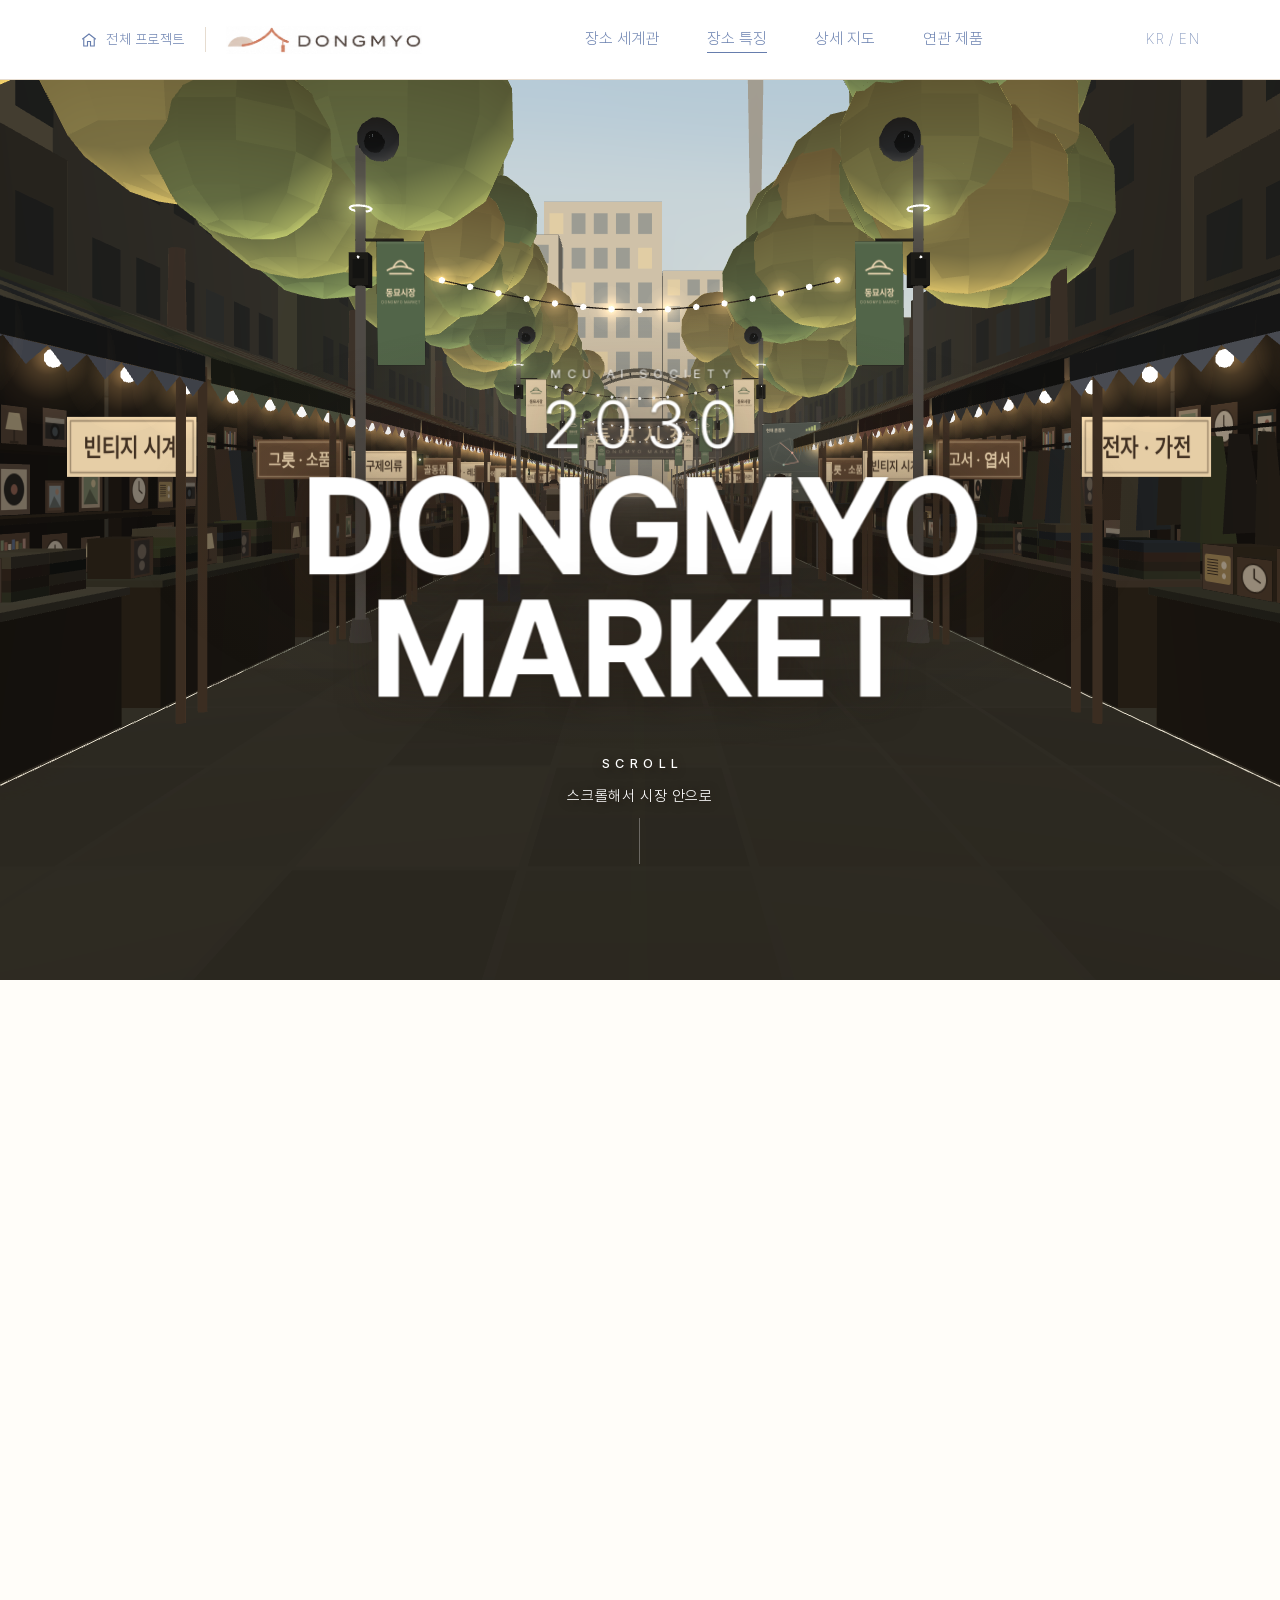
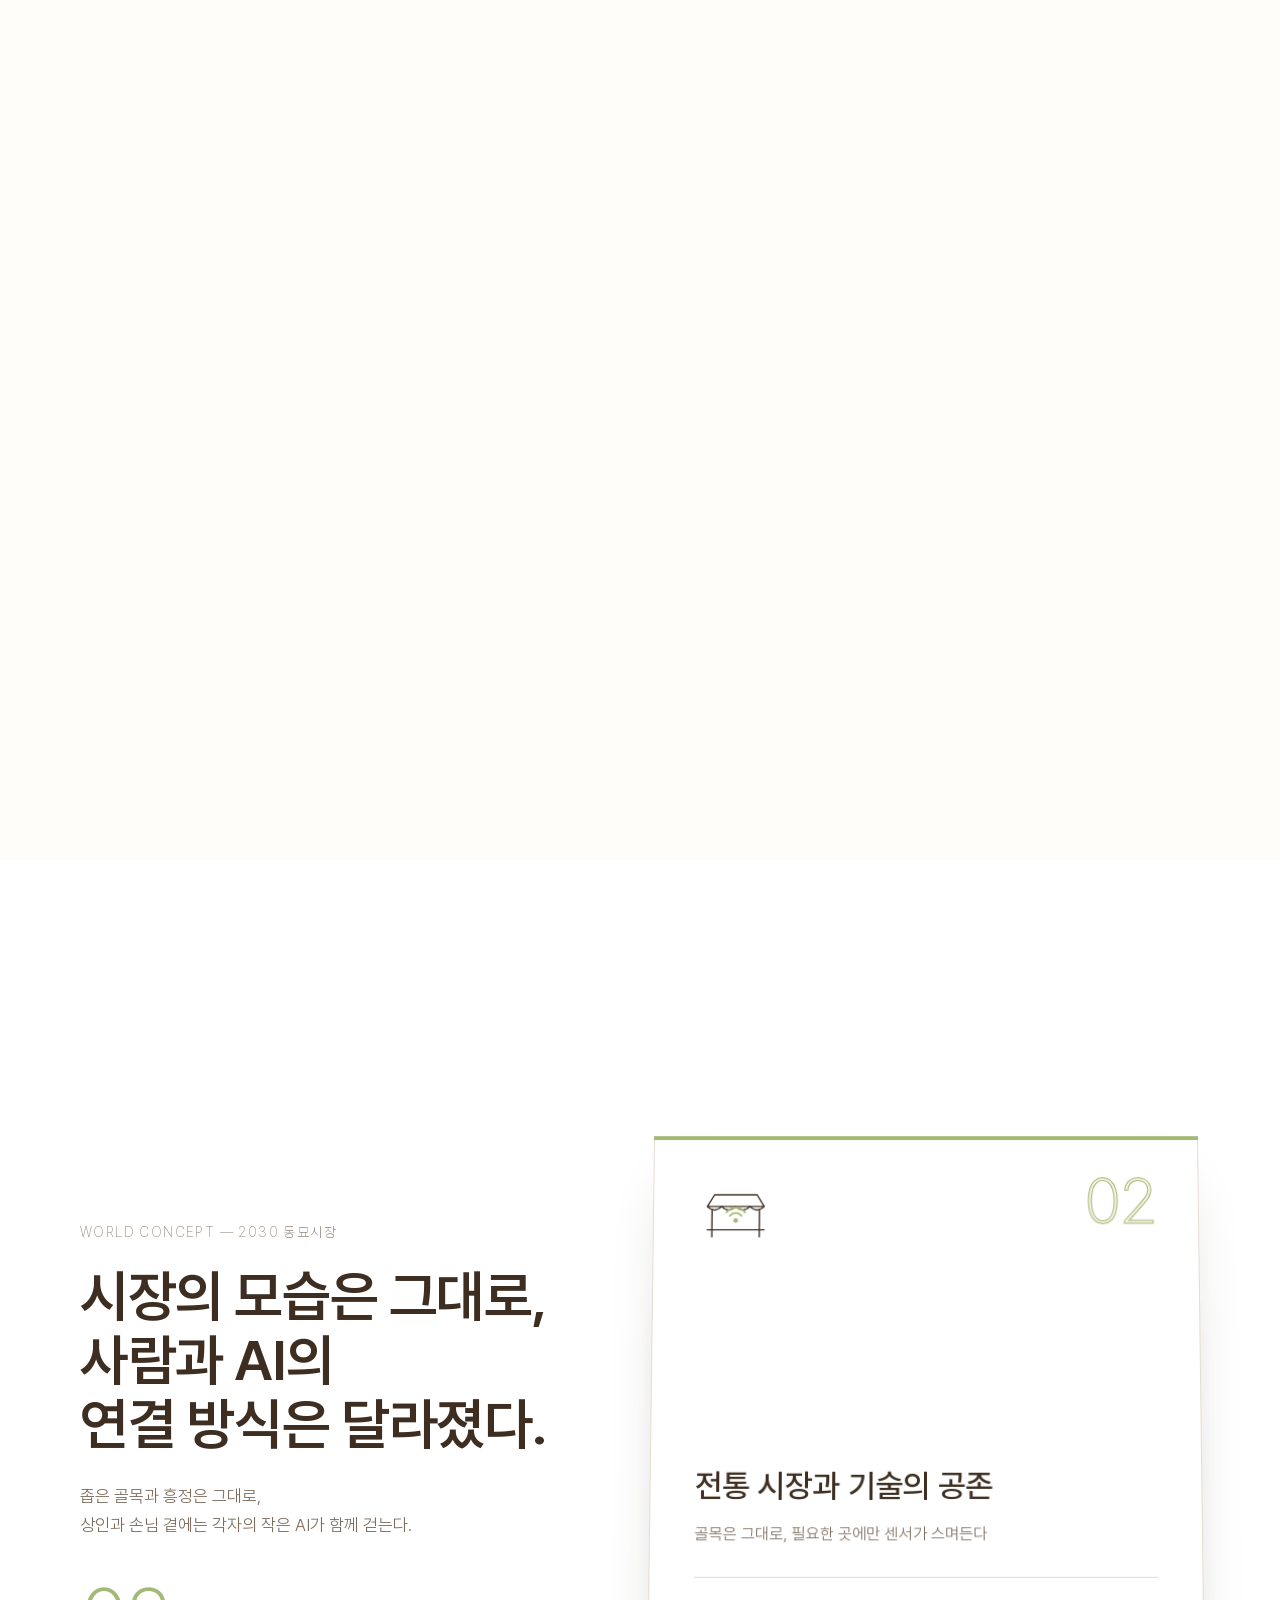
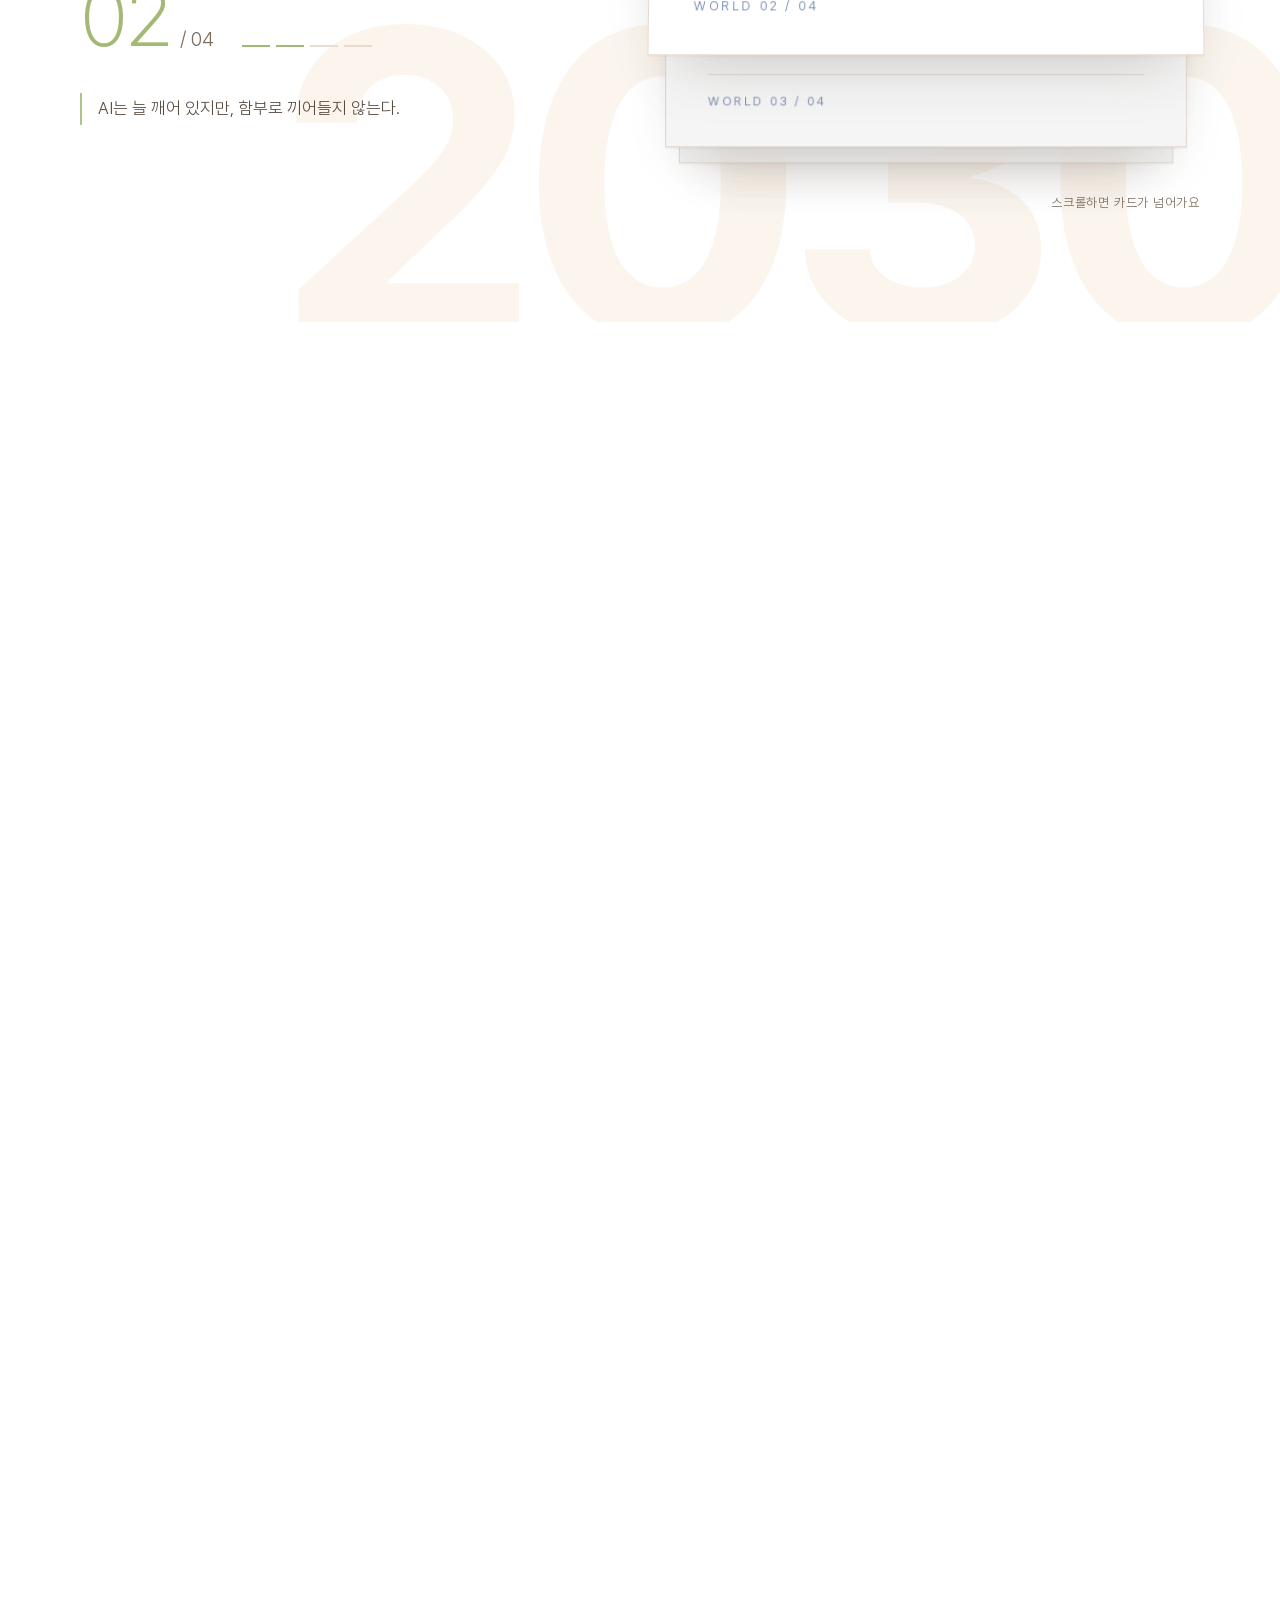
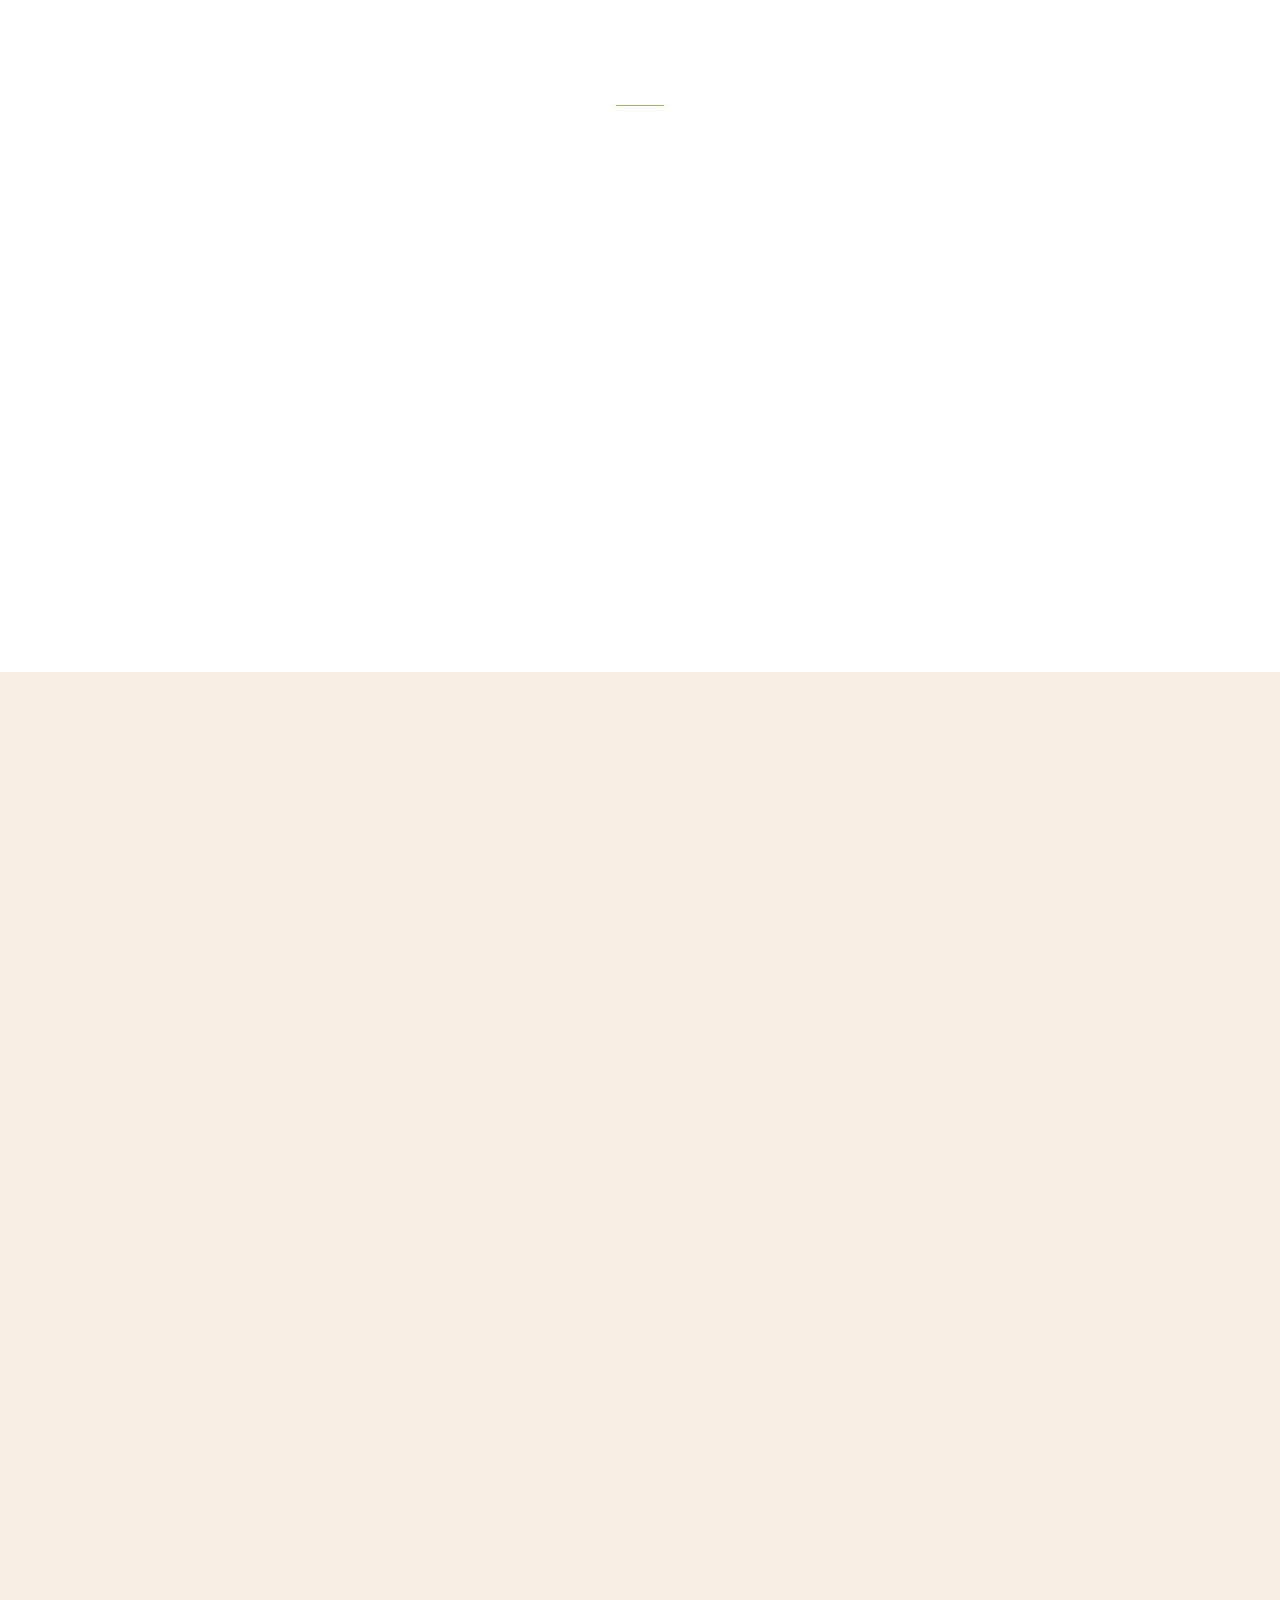
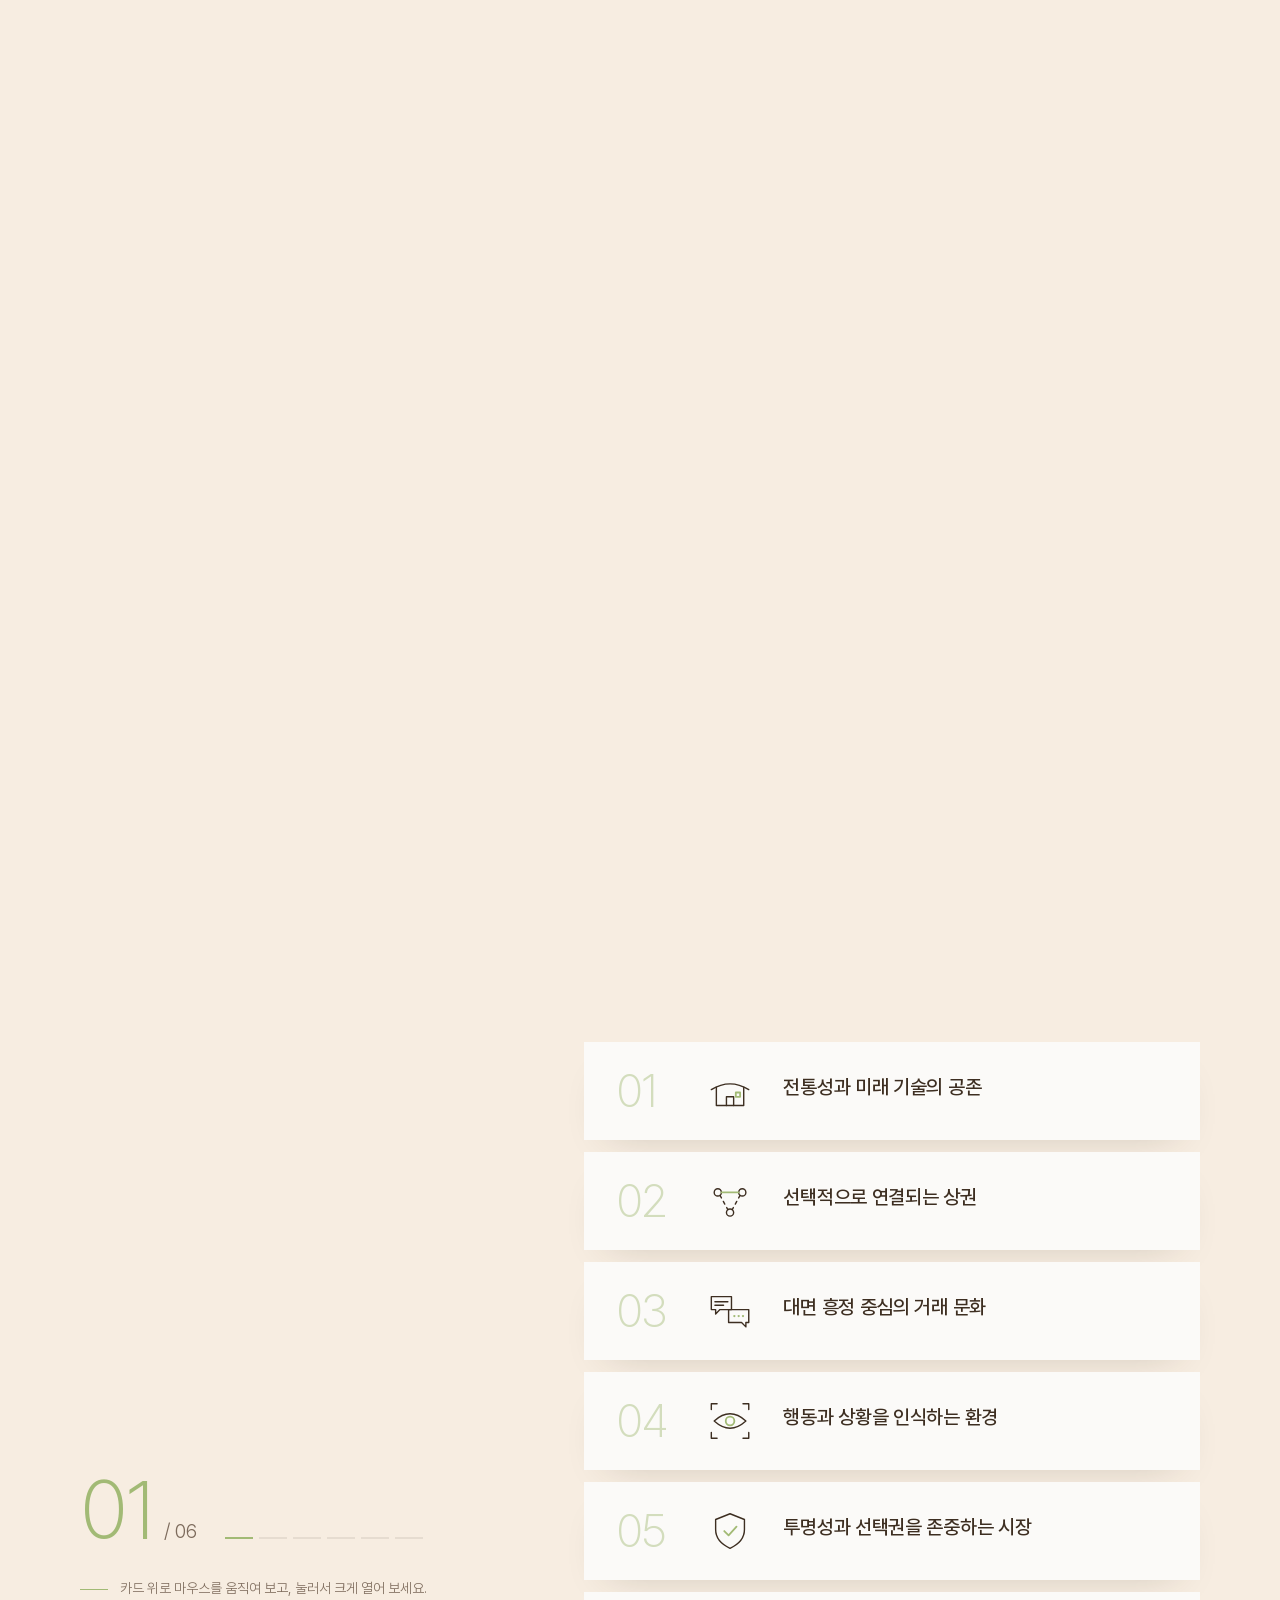
==== commit 35c10f33: "Add files via upload" ====
--- a/index.html/TEAM06/index.html
+++ b/index.html/TEAM06/index.html
@@ -410,12 +410,174 @@
 }
 
 .map-pop,.r-card{word-break:keep-all}
+
+/* ===== HERO 3D: 스크롤하면 소실점을 따라 시장 안으로 ===== */
+.hero3d{position:relative;height:380vh;background:#FFFDF9}
+.h3d-stick{position:sticky;top:0;height:100vh;overflow:hidden}
+.h3d-fallback{position:absolute;inset:0;background:#3D2E21 url("assets/images/team-hero.webp") center 40%/cover no-repeat;will-change:transform}
+/* 3D 골목이 준비되기 전에 예전 메인 사진이 깜빡이지 않도록 : 사진은 3D를 못 쓸 때(h3d-flat)만 */
+.hero3d:not(.h3d-flat) .h3d-fallback{background:#2A2017!important}
+.h3d-canvas{position:absolute;inset:0;width:100%;height:100%;display:block;opacity:0;transition:opacity .9s var(--ease)}
+.hero3d.h3d-ready .h3d-canvas{opacity:1}
+.hero3d.h3d-ready .h3d-fallback{visibility:hidden}
+.h3d-shade{position:absolute;inset:0;pointer-events:none;background:radial-gradient(ellipse 55% 34% at 50% 50%,rgba(34,24,16,.26),rgba(34,24,16,0) 72%)}
+.h3d-copy,.h3d-big{position:absolute;left:50%;top:50%;transform:translate(-50%,-50%);text-align:center;color:#FFFFFF;pointer-events:none;will-change:opacity,transform,filter}
+.h3d-copy{top:60%;width:min(92vw,900px);display:flex;flex-direction:column;align-items:center;gap:24px;pointer-events:auto}
+.h3d-copy .eyebrow{color:#FFFFFF}
+.h3d-copy .h1{text-shadow:0 2px 24px rgba(61,46,33,.45)}
+.h3d-copy .eyebrow,.h3d-copy .btn{text-shadow:0 1px 10px rgba(40,30,21,.9),0 0 2px rgba(40,30,21,.6)}
+.h3d-copy .btn{color:#FFFFFF}.h3d-copy .btn::before{background:#FFFFFF}
+.h3d-big{width:92vw;visibility:hidden;opacity:0;text-shadow:0 4px 40px rgba(40,30,21,.55),0 1px 3px rgba(40,30,21,.35);word-break:keep-all}
+.h3d-big .k1{font-size:clamp(96px,17vw,260px);font-weight:700;line-height:.9;letter-spacing:-.03em}
+.h3d-big .k2{font-size:clamp(20px,2.6vw,40px);font-weight:300;letter-spacing:.42em;margin-top:18px;padding-left:.42em}
+.h3d-big.k3{font-size:clamp(40px,6.4vw,104px);font-weight:700;line-height:1.15;letter-spacing:-.02em}
+.hero3d .scroll-cue{position:absolute;left:0;right:0;margin:0 auto;width:max-content;bottom:calc(36px + var(--header));transform:none;text-align:center;color:rgba(255,255,255,.9);text-shadow:0 1px 10px rgba(40,30,21,.9)}
+.hero3d .scroll-cue .bar{background:rgba(255,255,255,.3)}.hero3d .scroll-cue .bar::after{background:#FFFFFF}
+.h3d-wash{position:absolute;inset:0;background:var(--section-bg,#F7EDE1);opacity:0;pointer-events:none}
+@media (max-width:768px){.hero3d{height:calc(100svh + 200svh)}.h3d-stick{height:100svh}.h3d-copy{top:66%}.h3d-big .k2{letter-spacing:.24em;padding-left:.24em}}
+@media (prefers-reduced-motion: reduce){.hero3d{height:auto}.h3d-stick{position:relative;height:calc(100vh - var(--header));margin-top:0}.h3d-big{display:none}}
+
+.h3d-next{position:absolute;inset:0;display:flex;flex-direction:column;justify-content:center;gap:36px;background:transparent!important;padding:0!important;opacity:0;visibility:hidden;transform:translateY(24px)}
+.h3d-next .container{width:100%}
+.h3d-next-eb{text-align:center;color:var(--sub)}
+
+/* ===== HERO v4: 더 선명하게 · 큰 글자 · 느긋한 스크롤 ===== */
+.hero3d{height:620vh}
+.wd{padding-top:18vh;padding-bottom:30vh}
+.ft{padding-top:14vh}
+.h3d-big .k0{font-size:clamp(14px,1.2vw,18px);font-weight:400;letter-spacing:.5em;padding-left:.5em;margin-bottom:10px;opacity:.9}
+.h3d-big .k1{font-size:clamp(150px,24vw,380px);font-weight:800;line-height:.86;letter-spacing:-.04em}
+.h3d-big .k2{font-size:clamp(22px,3vw,48px);font-weight:300;letter-spacing:.46em;margin-top:14px;padding-left:.46em}
+.h3d-big.k3{font-size:clamp(58px,8.6vw,148px);font-weight:800;line-height:1.08;letter-spacing:-.035em}
+.h3d-cue{display:flex;flex-direction:column;align-items:center;gap:8px;color:#FFFFFF!important}
+.h3d-cue .t1{font-size:13px;font-weight:500;letter-spacing:.42em;padding-left:.42em}
+.h3d-cue .t2{font-size:15px;font-weight:300;letter-spacing:.04em}
+.h3d-cue .bar{height:46px!important}
+.h3d-wash{background:var(--bg)!important}
+@media (max-width:768px){.hero3d{height:520svh}.h3d-big .k0{letter-spacing:.3em}.h3d-big .k2{letter-spacing:.26em;padding-left:.26em}}
+
+/* ===================== 세계관: 한 줄씩 등장 + 겹친 카드 넘기기 ===================== */
+.ln{display:block;overflow:hidden;padding-bottom:.06em;margin-bottom:-.06em}
+.ln>span{display:inline-block;transform:translateY(110%);opacity:0;transition:transform 1.5s var(--ease),opacity 1.3s var(--ease);transition-delay:calc(var(--d) * .3s + var(--base,0s))}
+[data-lines]:not(.show) .ln>span{transition-duration:.6s;transition-delay:calc(var(--d) * .04s)}
+[data-lines].show .ln>span{transform:none;opacity:1}
+.wd-copy .eyebrow{--base:0s}.wd-copy .wd-h{--base:.3s}.wd-copy .wd-lead{--base:1.25s}.wd-copy .wd-quote{--base:1.9s}
+.ft-copy .wd-h{--base:.3s}
+.wd,.ft{position:relative}
+.wd-pin{position:relative;height:calc(100vh + (var(--n) - 1) * 150vh + 170vh)}
+.ft-pin{position:relative;height:calc(100vh + (var(--n) - 1) * 70vh + 40vh)}
+.wd-stage,.ft-stage{position:sticky;top:0;height:100vh;overflow:hidden;display:flex;align-items:center}
+.wd-stage::before{content:"2030";position:absolute;right:-2vw;bottom:-6vw;font-size:34vw;font-weight:800;letter-spacing:-.05em;line-height:1;color:var(--section-bg);opacity:.55;pointer-events:none}
+.wd-grid,.ft-grid{width:100%;display:grid;grid-template-columns:repeat(12,1fr);gap:var(--gutter);align-items:center;position:relative}
+.wd-copy{grid-column:1 / span 6}
+.wd-deck{grid-column:7 / span 6;position:relative;height:min(64vh,520px);perspective:1600px}
+.wd-h{font-size:clamp(40px,4.4vw,72px);font-weight:600;line-height:1.14;letter-spacing:-.025em;margin:18px 0 26px;color:var(--text)}
+.wd-lead{font-size:clamp(17px,1.35vw,21px);font-weight:300;line-height:1.65;color:var(--sub)}
+.wd-meta{display:flex;align-items:flex-end;gap:28px;margin-top:44px}
+.wd-count{display:flex;align-items:baseline;gap:10px;color:var(--text)}
+.wd-count .cur{font-size:clamp(64px,6.4vw,104px);font-weight:200;line-height:.85;letter-spacing:-.04em;color:var(--accent)}
+.wd-count .tot{font-size:20px;font-weight:300;color:var(--sub)}
+.wd-bars{display:flex;gap:6px;padding-bottom:10px}
+.wd-bars i{display:block;width:28px;height:2px;background:var(--line);transition:background .5s var(--ease)}
+.wd-bars i.on{background:var(--accent)}
+.wd-quote{margin-top:36px;padding-left:16px;border-left:2px solid var(--accent);font-size:17px;font-weight:300;color:var(--text);opacity:.85}
+.wd-card{position:absolute;left:0;right:0;top:0;height:100%;max-width:560px;margin-left:auto;display:flex;flex-direction:column;padding:40px 44px 36px;
+  background:#FFFFFF;border:1px solid var(--line);box-shadow:0 30px 60px -30px rgba(61,46,33,.28),0 2px 0 rgba(61,46,33,.03);
+  transform-origin:50% 0%;will-change:transform,opacity;backface-visibility:hidden}
+.wd-card::before{content:"";position:absolute;left:-1px;right:-1px;top:-1px;height:4px;background:var(--accent)}
+.wd-top{display:flex;justify-content:space-between;align-items:flex-start}
+.wd-top .pic{width:76px;height:76px;color:var(--text)}
+.wd-no{font-size:clamp(56px,5vw,84px);font-weight:200;line-height:.8;letter-spacing:-.04em;color:var(--section-bg);-webkit-text-stroke:1px var(--accent)}
+.wd-t{margin-top:auto;font-size:clamp(28px,2.5vw,40px);font-weight:500;line-height:1.25;letter-spacing:-.02em;word-break:keep-all}
+.wd-d{margin-top:14px;font-size:clamp(16px,1.25vw,19px);font-weight:300;line-height:1.7;color:var(--sub);word-break:keep-all}
+.wd-foot{margin-top:28px;padding-top:16px;border-top:1px solid var(--line);font-size:13px;font-weight:300;letter-spacing:.2em;color:var(--nav)}
+.wd-hint{position:absolute;right:0;bottom:-82px;font-size:13px;font-weight:300;letter-spacing:.06em;color:var(--sub);transition:opacity .5s}
+
+/* ===================== 장소 특징: 세로 휘어진 띠를 따라 카드가 흐름 ===================== */
+.ft{background:var(--section-bg)}
+.ft-copy{grid-column:1 / span 5}
+.ft-wheel{grid-column:6 / span 7;position:relative;height:100vh;perspective:1200px;perspective-origin:50% 50%}
+.ft-card{position:absolute;left:0;right:0;top:50%;height:clamp(150px,19vh,190px);margin-top:calc(clamp(150px,19vh,190px) / -2);
+  display:grid;grid-template-columns:auto auto 1fr;align-items:center;gap:28px;padding:0 40px;background:#FFFFFF;border:1px solid var(--line);
+  box-shadow:0 24px 50px -28px rgba(61,46,33,.3);will-change:transform,opacity;backface-visibility:hidden}
+.ft-card::before{content:"";position:absolute;left:-1px;top:-1px;bottom:-1px;width:4px;background:var(--accent);transform:scaleY(0);transition:transform .5s var(--ease)}
+.ft-card.on::before{transform:scaleY(1)}
+.ft-no{font-size:clamp(44px,4vw,64px);font-weight:200;line-height:1;letter-spacing:-.04em;color:var(--accent);min-width:1.3em}
+.ft-ic .pic{width:56px;height:56px;color:var(--text)}
+.ft-t{font-size:clamp(20px,1.7vw,27px);font-weight:500;line-height:1.3;letter-spacing:-.015em;word-break:keep-all}
+.ft-d{margin-top:8px;font-size:clamp(14px,1.05vw,16px);font-weight:300;line-height:1.6;color:var(--sub);word-break:keep-all}
+
+/* 태블릿·모바일: 고정 없이 차례로 */
+@media (max-width:1024px){
+  .wd-pin,.ft-pin{height:auto}
+  .wd-stage,.ft-stage{position:relative;height:auto;overflow:visible;padding:var(--section) 0;display:block}
+  .wd-stage::before{display:none}
+  .wd-copy,.wd-deck,.ft-copy,.ft-wheel{grid-column:1 / -1}
+  .wd-deck,.ft-wheel{height:auto;perspective:none;display:flex;flex-direction:column;gap:16px;margin-top:32px}
+  .wd-card,.ft-card{position:relative;height:auto;margin:0;max-width:none;transform:none!important;opacity:1!important}
+  .wd-card{min-height:280px}.ft-card{padding:24px;gap:18px;grid-template-columns:auto 1fr}.ft-ic{display:none}
+  .wd-hint,.wd-meta{display:none}
+}
+
+/* --- v5: DONGMYO MARKET 강조, 2030 보조 --- */
+.h3d-first .k0{font-size:clamp(13px,1vw,16px)!important;letter-spacing:.5em;margin-bottom:6px}
+.h3d-first .k1{font-size:clamp(44px,5.4vw,88px)!important;font-weight:300!important;line-height:1!important;letter-spacing:.18em!important;padding-left:.18em;opacity:.95}
+.h3d-first .k2{font-size:clamp(64px,11vw,190px)!important;font-weight:800!important;line-height:.9!important;letter-spacing:-.03em!important;padding-left:0!important;margin-top:6px!important;white-space:nowrap}
+@media (max-width:768px){.h3d-first .k2{font-size:clamp(56px,17vw,96px)!important}}
+/* --- v5: 카드가 넘어갈 때 카드 안 글자도 움직임 --- */
+.wd-card .wd-top,.wd-card .wd-t,.wd-card .wd-d,.wd-card .wd-foot{transition:transform .8s var(--ease),opacity .8s var(--ease)}
+.wd-card:not(.cur) .wd-top,.wd-card:not(.cur) .wd-t,.wd-card:not(.cur) .wd-d,.wd-card:not(.cur) .wd-foot{opacity:0;transform:translateY(34px)}
+.wd-card.cur .wd-top{transition-delay:.05s}.wd-card.cur .wd-t{transition-delay:.15s}.wd-card.cur .wd-d{transition-delay:.25s}.wd-card.cur .wd-foot{transition-delay:.35s}
+.wd-card.gone .wd-top,.wd-card.gone .wd-t,.wd-card.gone .wd-d,.wd-card.gone .wd-foot{transform:translateY(-34px)}
+.ft-card .ft-no,.ft-card .ft-ic,.ft-card .ft-t,.ft-card .ft-d{transition:transform .7s var(--ease),opacity .7s var(--ease)}
+.ft-card:not(.on) .ft-t,.ft-card:not(.on) .ft-d{opacity:.45;transform:translateY(10px)}
+.ft-card:not(.on) .ft-no,.ft-card:not(.on) .ft-ic{opacity:.5}
+.ft-card.on .ft-t{transition-delay:.08s}.ft-card.on .ft-d{transition-delay:.18s}
+@media (max-width:1024px){.wd-card .wd-top,.wd-card .wd-t,.wd-card .wd-d,.wd-card .wd-foot,.ft-card .ft-t,.ft-card .ft-d,.ft-card .ft-no,.ft-card .ft-ic{opacity:1!important;transform:none!important}}
+
+/* ===== 맨 위 전체 진행 상황 ㅇ—ㅇ—ㅇ—ㅇ (인트로가 끝난 뒤 나타남) ===== */
+.progress{display:none!important}
+.tp{position:fixed;left:50%;top:calc(var(--header) + 10px);z-index:56;display:flex;align-items:center;padding:8px 20px 20px;
+  background:none;border:0;
+  transform:translate(-50%,-12px) scale(.84);transform-origin:50% 0;opacity:0;visibility:hidden;transition:opacity .6s var(--ease),transform .6s var(--ease),top .45s var(--ease),visibility .6s}
+.tp.show{opacity:.62;visibility:visible;transform:translate(-50%,0) scale(.84)}
+.tp.show:hover{opacity:1}
+body.hdr-hidden .tp{top:14px}
+.tp-n{position:relative;display:block;width:14px;height:14px;flex:none}
+.tp-n i{position:absolute;inset:0;border-radius:50%;border:1.5px solid #C9C2B8;background:var(--bg);transition:border-color .4s,background .4s,transform .4s var(--ease)}
+.tp-n.on i{border-color:var(--accent);background:var(--accent)}
+.tp-n.cur i{transform:scale(1.35);background:var(--bg);border-width:2px}
+.tp-n span{position:absolute;left:50%;top:17px;transform:translateX(-50%);white-space:nowrap;font-size:12px;font-weight:300;letter-spacing:.04em;color:var(--sub);transition:color .4s}
+.tp-n.cur span{color:var(--text);font-weight:500}
+.tp-n:hover i{border-color:var(--accent)}
+.tp-l{position:relative;display:block;width:clamp(48px,7vw,96px);height:1.5px;margin:0 6px;background:#DDD6CC;overflow:hidden}
+.tp-l em{position:absolute;inset:0;background:var(--accent);transform:scaleX(0);transform-origin:0 50%}
+@media (max-width:768px){.tp{padding:8px 14px 18px}.tp-l{width:34px}.tp-n span{font-size:9px;top:15px}}
+.r-card.soon{cursor:default}.r-card.soon:hover .ph{transform:none}.r-card.soon .zoom{display:none}
+.link.soon{color:var(--sub);cursor:default}.link.soon::before,.link.soon::after{display:none}
+/* 인트로 두 줄 문장: 읽기 편한 크기로 */
+.h3d-big.h3d-pair{font-size:clamp(30px,3.7vw,62px);font-weight:700;line-height:1.32;letter-spacing:-.02em}
+.h3d-ln{display:block;overflow:hidden;padding:.06em .12em .12em;margin:-.06em -.12em -.12em}
+.h3d-ln>span{display:inline-block;will-change:transform,opacity;transform:translate3d(0,105%,0);opacity:0}
+.h3d-ln+.h3d-ln{font-weight:500}
+@media (max-width:768px){.h3d-big.h3d-pair{font-size:clamp(26px,7.4vw,40px)}}
 </style>
+<link rel="stylesheet" href="assets/css/dm-features.css">
+<link rel="stylesheet" href="assets/css/dm-statement.css">
+<link rel="stylesheet" href="assets/css/dm-walk.css">
+<link rel="stylesheet" href="assets/css/dm-related.css">
 </head>
 <body>
 
 <!-- ================= HEADER ================= -->
 <div class="progress" id="progress" aria-hidden="true"></div>
+<nav class="tp" id="topProgress" aria-label="페이지 진행 상황">
+  <a href="#world" class="tp-n"><i></i><span>장소 세계관</span></a><b class="tp-l"><em></em></b>
+  <a href="#features" class="tp-n"><i></i><span>장소 특징</span></a><b class="tp-l"><em></em></b>
+  <a href="#map" class="tp-n"><i></i><span>상세 지도</span></a><b class="tp-l"><em></em></b>
+  <a href="#products" class="tp-n"><i></i><span>연관 제품</span></a>
+</nav>
+
 <header class="header" id="header">
   <div class="container">
     <button class="icon-btn m-only" id="openMenu" aria-label="메뉴 열기">
@@ -453,155 +615,217 @@
 
 <main id="top">
 <!-- ================= HERO ================= -->
-<section class="hero on-img">
-  <div class="ph has-img" role="img" aria-label="2030 동묘시장 입구 풍경"></div>
-  <div class="hero-copy">
-    <p class="eyebrow">2030 DONGMYO MARKET · MCU AI SOCIETY</p>
-    <h1 class="h1">전통적인 시장의 일상에<br>MCU AI가 공존하는 미래</h1>
-    <a href="#world" class="btn">세계관 보기 <span class="arrow">↓</span></a>
-  </div>
-  <div class="scroll-cue" aria-hidden="true"><span>Scroll to Explore</span><span class="bar"></span></div>
-</section>
-
-
-<!-- ================= 사이트 흐름 ================= -->
-<section class="flowband" aria-label="이 사이트의 흐름">
-  <div class="container">
-    <ol class="fb-list reveal">
-      <li><a class="fb-item" href="#world"><span class="ic"><svg class="pic" viewBox="0 0 64 64" aria-hidden="true"><circle cx="32" cy="32" r="20" fill="none" stroke="currentColor" stroke-width="1.4" stroke-linecap="round" stroke-linejoin="round" vector-effect="non-scaling-stroke"/><ellipse cx="32" cy="32" rx="8" ry="20" fill="none" stroke="var(--accent)" stroke-width="1.8" stroke-linecap="round" stroke-linejoin="round" vector-effect="non-scaling-stroke"/><path d="M12 32h40" fill="none" stroke="currentColor" stroke-width="1.4" stroke-linecap="round" stroke-linejoin="round" vector-effect="non-scaling-stroke"/></svg></span><span><span class="no">01</span><span class="t">장소 세계관</span></span></a></li>
-      <li class="fb-arrow" aria-hidden="true"><svg viewBox="0 0 24 24"><path d="M3 12h17M15 7l5 5-5 5"/></svg></li>
-      <li><a class="fb-item" href="#features"><span class="ic"><svg class="pic" viewBox="0 0 64 64" aria-hidden="true"><rect x="10" y="16" width="12" height="12" fill="none" stroke="var(--accent)" stroke-width="1.8" stroke-linecap="round" stroke-linejoin="round" vector-effect="non-scaling-stroke"/><rect x="26" y="16" width="12" height="12" fill="none" stroke="currentColor" stroke-width="1.4" stroke-linecap="round" stroke-linejoin="round" vector-effect="non-scaling-stroke"/><rect x="42" y="16" width="12" height="12" fill="none" stroke="currentColor" stroke-width="1.4" stroke-linecap="round" stroke-linejoin="round" vector-effect="non-scaling-stroke"/><rect x="10" y="34" width="12" height="12" fill="none" stroke="currentColor" stroke-width="1.4" stroke-linecap="round" stroke-linejoin="round" vector-effect="non-scaling-stroke"/><rect x="26" y="34" width="12" height="12" fill="none" stroke="currentColor" stroke-width="1.4" stroke-linecap="round" stroke-linejoin="round" vector-effect="non-scaling-stroke"/><rect x="42" y="34" width="12" height="12" fill="none" stroke="currentColor" stroke-width="1.4" stroke-linecap="round" stroke-linejoin="round" vector-effect="non-scaling-stroke"/></svg></span><span><span class="no">02</span><span class="t">장소 특징</span></span></a></li>
-      <li class="fb-arrow" aria-hidden="true"><svg viewBox="0 0 24 24"><path d="M3 12h17M15 7l5 5-5 5"/></svg></li>
-      <li><a class="fb-item" href="#map"><span class="ic"><svg class="pic" viewBox="0 0 64 64" aria-hidden="true"><path d="M32 12l24 14-24 14L8 26z" fill="none" stroke="currentColor" stroke-width="1.4" stroke-linecap="round" stroke-linejoin="round" vector-effect="non-scaling-stroke"/><path d="M8 26v12l24 14 24-14V26" fill="none" stroke="currentColor" stroke-width="1.4" stroke-linecap="round" stroke-linejoin="round" vector-effect="non-scaling-stroke"/><circle cx="32" cy="26" r="3.5" fill="var(--accent)" stroke="none"/></svg></span><span><span class="no">03</span><span class="t">상세 지도</span></span></a></li>
-      <li class="fb-arrow" aria-hidden="true"><svg viewBox="0 0 24 24"><path d="M3 12h17M15 7l5 5-5 5"/></svg></li>
-      <li><a class="fb-item" href="#products"><span class="ic"><svg class="pic" viewBox="0 0 64 64" aria-hidden="true"><path d="M14 22l18-10 18 10v22L32 54 14 44z" fill="none" stroke="currentColor" stroke-width="1.4" stroke-linecap="round" stroke-linejoin="round" vector-effect="non-scaling-stroke"/><path d="M14 22l18 10 18-10" fill="none" stroke="var(--accent)" stroke-width="1.8" stroke-linecap="round" stroke-linejoin="round" vector-effect="non-scaling-stroke"/><path d="M32 32v22" fill="none" stroke="currentColor" stroke-width="1.4" stroke-linecap="round" stroke-linejoin="round" vector-effect="non-scaling-stroke"/></svg></span><span><span class="no">04</span><span class="t">연관 제품</span></span></a></li>
-    </ol>
+<section class="hero3d" data-img="assets/images/team-hero.webp" aria-label="2030 동묘시장 입구">
+  <div class="h3d-stick">
+    <div class="h3d-fallback" role="img" aria-label="2030 동묘시장 입구 풍경"></div>
+    <canvas class="h3d-canvas" aria-hidden="true"></canvas>
+    <div class="h3d-shade" aria-hidden="true"></div>
+    <div class="h3d-big h3d-first" data-in="0" data-out="0.15" data-f="0.07" aria-label="2030 DONGMYO MARKET"><p class="k0">MCU AI SOCIETY</p><p class="k1">2030</p><p class="k2">DONGMYO<br>MARKET</p></div>
+    <div class="h3d-big h3d-pair" data-in="0.30" data-out="0.76" data-f="0.08"><span class="h3d-ln" data-a="0.29" data-b="0.41"><span>전통적인 시장의 일상에</span></span><span class="h3d-ln" data-a="0.43" data-b="0.55"><span>MCU AI가 공존하는 미래</span></span></div>
+    <div class="scroll-cue h3d-cue" aria-hidden="true"><span class="t1">SCROLL</span><span class="t2">스크롤해서 시장 안으로</span><span class="bar"></span></div>
+    <div class="h3d-wash" aria-hidden="true"></div>
+</div>
   </div>
 </section>
 
+
+<!-- ================= 사이트 흐름 ================= -->
+
 <!-- ================= 장소 세계관 ================= -->
-<section class="block story cols4" id="world" data-story>
-  <div class="story-pin" style="--n:4">
-    <div class="story-sticky">
-      <div class="container">
-        <div class="s-intro reveal">
-          <div>
-            <p class="eyebrow">World Concept — 2030 동묘시장</p>
-            <h2 class="h2">시장의 모습은 그대로,<br>사람과 AI의 연결 방식은 달라졌다.</h2>
-            <p class="lead">좁은 골목과 흥정은 그대로, 상인과 손님 곁에는 각자의 작은 AI가 함께 걷는다.</p>
+<section class="wd" id="world" data-pin aria-label="장소 세계관">
+  <div class="wd-pin" style="--n:4">
+    <div class="wd-stage">
+      <div class="container wd-grid">
+        <div class="wd-copy" data-lines>
+          <p class="eyebrow"><span class="ln "><span style="--d:0">World Concept — 2030 동묘시장</span></span></p>
+          <h2 class="wd-h"><span class="ln "><span style="--d:0">시장의 모습은 그대로,</span></span><span class="ln "><span style="--d:1">사람과 AI의</span></span><span class="ln "><span style="--d:2">연결 방식은 달라졌다.</span></span></h2>
+          <p class="wd-lead"><span class="ln "><span style="--d:0">좁은 골목과 흥정은 그대로,</span></span><span class="ln "><span style="--d:1">상인과 손님 곁에는 각자의 작은 AI가 함께 걷는다.</span></span></p>
+          <div class="wd-meta">
+            <div class="wd-count"><span class="cur">01</span><span class="tot">/ 04</span></div>
+            <div class="wd-bars"><i></i><i></i><i></i><i></i></div>
           </div>
-          <div class="story-ticks" aria-hidden="true"><span class="cnt">01 / 04</span><span class="bars"><i class=on></i><i></i><i></i><i></i></span></div>
+          <p class="wd-quote"><span class="ln "><span style="--d:0">AI는 늘 깨어 있지만, 함부로 끼어들지 않는다.</span></span></p>
         </div>
-        <ol class="story-grid" style="--cols:4">
-          <li class="s-card on" data-i="0">
-            <div class="top"><svg class="pic" viewBox="0 0 64 64" aria-hidden="true"><circle cx="24" cy="20" r="7" fill="none" stroke="currentColor" stroke-width="1.4" stroke-linecap="round" stroke-linejoin="round" vector-effect="non-scaling-stroke"/><path d="M11 52c0-12 6-19 13-19s13 7 13 19" fill="none" stroke="currentColor" stroke-width="1.4" stroke-linecap="round" stroke-linejoin="round" vector-effect="non-scaling-stroke"/><rect x="41" y="30" width="14" height="14" fill="none" stroke="var(--accent)" stroke-width="1.8" stroke-linecap="round" stroke-linejoin="round" vector-effect="non-scaling-stroke"/><path d="M45 27v3M51 27v3M45 44v3M51 44v3" fill="none" stroke="var(--accent)" stroke-width="1.8" stroke-linecap="round" stroke-linejoin="round" vector-effect="non-scaling-stroke"/><circle cx="48" cy="37" r="2" fill="var(--accent)" stroke="none"/></svg><span class="no">01</span></div>
-            <h3 class="t">MCU AI의 보편화</h3>
-            <p class="d">누구나 자신만의 작은 AI를 지닌다</p>
-          </li>
-          <li class="s-card" data-i="1">
-            <div class="top"><svg class="pic" viewBox="0 0 64 64" aria-hidden="true"><path d="M8 26l6-10h36l6 10z" fill="none" stroke="currentColor" stroke-width="1.4" stroke-linecap="round" stroke-linejoin="round" vector-effect="non-scaling-stroke"/><path d="M8 26q6 6 12 0q6 6 12 0q6 6 12 0q6 6 12 0" fill="none" stroke="currentColor" stroke-width="1.4" stroke-linecap="round" stroke-linejoin="round" vector-effect="non-scaling-stroke"/><path d="M12 29v23M52 29v23M8 46h48" fill="none" stroke="currentColor" stroke-width="1.4" stroke-linecap="round" stroke-linejoin="round" vector-effect="non-scaling-stroke"/><circle cx="32" cy="38" r="2" fill="var(--accent)" stroke="none"/><path d="M27 34q5-5 10 0M24 31q8-8 16 0" fill="none" stroke="var(--accent)" stroke-width="1.8" stroke-linecap="round" stroke-linejoin="round" vector-effect="non-scaling-stroke"/></svg><span class="no">02</span></div>
-            <h3 class="t">전통 시장과 기술의 공존</h3>
-            <p class="d">골목은 그대로, 필요한 곳에만 센서가 스며든다</p>
-          </li>
-          <li class="s-card" data-i="2">
-            <div class="top"><svg class="pic" viewBox="0 0 64 64" aria-hidden="true"><rect x="6" y="24" width="16" height="16" fill="none" stroke="var(--accent)" stroke-width="1.8" stroke-linecap="round" stroke-linejoin="round" vector-effect="non-scaling-stroke"/><circle cx="14" cy="32" r="2" fill="var(--accent)" stroke="none"/><path d="M27 32h12M35 28l4 4-4 4" fill="none" stroke="currentColor" stroke-width="1.4" stroke-linecap="round" stroke-linejoin="round" vector-effect="non-scaling-stroke"/><circle cx="50" cy="21" r="6" fill="none" stroke="currentColor" stroke-width="1.4" stroke-linecap="round" stroke-linejoin="round" vector-effect="non-scaling-stroke"/><path d="M40 50c0-10 4-16 10-16s10 6 10 16" fill="none" stroke="currentColor" stroke-width="1.4" stroke-linecap="round" stroke-linejoin="round" vector-effect="non-scaling-stroke"/></svg><span class="no">03</span></div>
-            <h3 class="t">AI와 인간의 협력</h3>
-            <p class="d">정보는 AI가 건네고, 흥정은 사람이 한다</p>
-          </li>
-          <li class="s-card" data-i="3">
-            <div class="top"><svg class="pic" viewBox="0 0 64 64" aria-hidden="true"><rect x="8" y="24" width="30" height="16" rx="8" fill="none" stroke="currentColor" stroke-width="1.4" stroke-linecap="round" stroke-linejoin="round" vector-effect="non-scaling-stroke"/><circle cx="30" cy="32" r="5" fill="none" stroke="var(--accent)" stroke-width="1.8" stroke-linecap="round" stroke-linejoin="round" vector-effect="non-scaling-stroke"/><rect x="44" y="24" width="14" height="16" fill="none" stroke="currentColor" stroke-width="1.4" stroke-linecap="round" stroke-linejoin="round" vector-effect="non-scaling-stroke"/><path d="M47 32l3 3 6-7" fill="none" stroke="var(--accent)" stroke-width="1.8" stroke-linecap="round" stroke-linejoin="round" vector-effect="non-scaling-stroke"/></svg><span class="no">04</span></div>
-            <h3 class="t">새로운 거래 규칙</h3>
-            <p class="d">사회적 합의 하에 동의한 만큼만 연결되고, 최종 결정권은 손님이 가져간다</p>
-          </li>
-        </ol>
+        <div class="wd-deck" aria-label="세계관 카드">
+          <article class="wd-card" style="--k:0">
+            <div class="wd-top"><svg class="pic" viewBox="0 0 64 64" aria-hidden="true"><circle cx="24" cy="20" r="7" fill="none" stroke="currentColor" stroke-width="1.4" stroke-linecap="round" stroke-linejoin="round" vector-effect="non-scaling-stroke"/><path d="M11 52c0-12 6-19 13-19s13 7 13 19" fill="none" stroke="currentColor" stroke-width="1.4" stroke-linecap="round" stroke-linejoin="round" vector-effect="non-scaling-stroke"/><rect x="41" y="30" width="14" height="14" fill="none" stroke="var(--accent)" stroke-width="1.8" stroke-linecap="round" stroke-linejoin="round" vector-effect="non-scaling-stroke"/><path d="M45 27v3M51 27v3M45 44v3M51 44v3" fill="none" stroke="var(--accent)" stroke-width="1.8" stroke-linecap="round" stroke-linejoin="round" vector-effect="non-scaling-stroke"/><circle cx="48" cy="37" r="2" fill="var(--accent)" stroke="none"/></svg><span class="wd-no">01</span></div>
+            <h3 class="wd-t">MCU AI의 보편화</h3>
+            <p class="wd-d">누구나 자신만의 작은 AI를 지닌다</p>
+            <p class="wd-foot">WORLD 01 / 04</p>
+          </article>
+          <article class="wd-card" style="--k:1">
+            <div class="wd-top"><svg class="pic" viewBox="0 0 64 64" aria-hidden="true"><path d="M8 26l6-10h36l6 10z" fill="none" stroke="currentColor" stroke-width="1.4" stroke-linecap="round" stroke-linejoin="round" vector-effect="non-scaling-stroke"/><path d="M8 26q6 6 12 0q6 6 12 0q6 6 12 0q6 6 12 0" fill="none" stroke="currentColor" stroke-width="1.4" stroke-linecap="round" stroke-linejoin="round" vector-effect="non-scaling-stroke"/><path d="M12 29v23M52 29v23M8 46h48" fill="none" stroke="currentColor" stroke-width="1.4" stroke-linecap="round" stroke-linejoin="round" vector-effect="non-scaling-stroke"/><circle cx="32" cy="38" r="2" fill="var(--accent)" stroke="none"/><path d="M27 34q5-5 10 0M24 31q8-8 16 0" fill="none" stroke="var(--accent)" stroke-width="1.8" stroke-linecap="round" stroke-linejoin="round" vector-effect="non-scaling-stroke"/></svg><span class="wd-no">02</span></div>
+            <h3 class="wd-t">전통 시장과 기술의 공존</h3>
+            <p class="wd-d">골목은 그대로, 필요한 곳에만 센서가 스며든다</p>
+            <p class="wd-foot">WORLD 02 / 04</p>
+          </article>
+          <article class="wd-card" style="--k:2">
+            <div class="wd-top"><svg class="pic" viewBox="0 0 64 64" aria-hidden="true"><rect x="6" y="24" width="16" height="16" fill="none" stroke="var(--accent)" stroke-width="1.8" stroke-linecap="round" stroke-linejoin="round" vector-effect="non-scaling-stroke"/><circle cx="14" cy="32" r="2" fill="var(--accent)" stroke="none"/><path d="M27 32h12M35 28l4 4-4 4" fill="none" stroke="currentColor" stroke-width="1.4" stroke-linecap="round" stroke-linejoin="round" vector-effect="non-scaling-stroke"/><circle cx="50" cy="21" r="6" fill="none" stroke="currentColor" stroke-width="1.4" stroke-linecap="round" stroke-linejoin="round" vector-effect="non-scaling-stroke"/><path d="M40 50c0-10 4-16 10-16s10 6 10 16" fill="none" stroke="currentColor" stroke-width="1.4" stroke-linecap="round" stroke-linejoin="round" vector-effect="non-scaling-stroke"/></svg><span class="wd-no">03</span></div>
+            <h3 class="wd-t">AI와 인간의 협력</h3>
+            <p class="wd-d">정보는 AI가 건네고, 흥정은 사람이 한다</p>
+            <p class="wd-foot">WORLD 03 / 04</p>
+          </article>
+          <article class="wd-card" style="--k:3">
+            <div class="wd-top"><svg class="pic" viewBox="0 0 64 64" aria-hidden="true"><rect x="8" y="24" width="30" height="16" rx="8" fill="none" stroke="currentColor" stroke-width="1.4" stroke-linecap="round" stroke-linejoin="round" vector-effect="non-scaling-stroke"/><circle cx="30" cy="32" r="5" fill="none" stroke="var(--accent)" stroke-width="1.8" stroke-linecap="round" stroke-linejoin="round" vector-effect="non-scaling-stroke"/><rect x="44" y="24" width="14" height="16" fill="none" stroke="currentColor" stroke-width="1.4" stroke-linecap="round" stroke-linejoin="round" vector-effect="non-scaling-stroke"/><path d="M47 32l3 3 6-7" fill="none" stroke="var(--accent)" stroke-width="1.8" stroke-linecap="round" stroke-linejoin="round" vector-effect="non-scaling-stroke"/></svg><span class="wd-no">04</span></div>
+            <h3 class="wd-t">새로운 거래 규칙</h3>
+            <p class="wd-d">사회적 합의 하에 동의한 만큼만 연결되고, 최종 결정권은 손님이 가져간다</p>
+            <p class="wd-foot">WORLD 04 / 04</p>
+          </article>
+          <p class="wd-hint">스크롤하면 카드가 넘어가요</p>
+        </div>
       </div>
     </div>
   </div>
 </section>
 
-<section class="statement" aria-label="핵심 문장">
-  <div class="container"><span class="bar reveal"></span><p class="quote reveal">AI는 늘 깨어 있지만,<br>함부로 끼어들지 않는다.</p></div>
+
+<!-- ================= 핵심 문장 1 → 'A'의 삼각형 구멍 속으로 들어가며 장소 특징으로 ================= -->
+<section class="dm-statement" id="dmStatement" aria-label="핵심 문장" data-portal-next="features" data-portal-color="#F7EDE1">
+  <div class="dm-st-scene">
+    <div>
+      <span class="dm-st-bar" aria-hidden="true"></span>
+      <p class="dm-st-quote"><span class="dm-st-l dm-st-l1"><span><span class="dm-portal">A</span>I는 늘 깨어 있지만,</span></span><span class="dm-st-l dm-st-l2"><span>함부로 끼어들지 않는다.</span></span></p>
+    </div>
+  </div>
 </section>
 
-<!-- ================= 장소 특징 ================= -->
-<section class="block story cols3 tinted" id="features" data-story>
-  <div class="story-pin" style="--n:6">
-    <div class="story-sticky">
-      <div class="container">
-        <div class="s-intro reveal">
-          <div>
-            <p class="eyebrow">Place Features — 2030 동묘시장</p>
-            <h2 class="h2">오래된 골목에 스며든 AI,<br>판단은 여전히 사람의 몫.</h2>
-            
+<section class="ft tinted fx-features" id="features" aria-label="장소 특징">
+  <div class="container ftx-grid">
+        <div class="ft-copy fx-intro" data-lines>
+          <p class="eyebrow"><span class="ln "><span style="--d:0">Place Features — 2030 동묘시장</span></span></p>
+          <h2 class="wd-h"><span class="ln "><span style="--d:0">오래된 골목에</span></span><span class="ln "><span style="--d:1">스며든 AI,</span></span><span class="ln "><span style="--d:2">판단은 여전히</span></span><span class="ln "><span style="--d:3">사람의 몫.</span></span></h2>
+          <div class="wd-meta">
+            <div class="wd-count"><span class="cur">01</span><span class="tot">/ 06</span></div>
+            <div class="wd-bars"><i></i><i></i><i></i><i></i><i></i><i></i></div>
           </div>
-          <div class="story-ticks" aria-hidden="true"><span class="cnt">01 / 06</span><span class="bars"><i class=on></i><i></i><i></i><i></i><i></i><i></i></span></div>
+                  <p class="ftx-hint">카드 위로 마우스를 움직여 보고, 눌러서 크게 열어 보세요.</p>
         </div>
-        <ol class="story-grid" style="--cols:3">
-          <li class="s-card on" data-i="0">
-            <div class="top"><svg class="pic" viewBox="0 0 64 64" aria-hidden="true"><path d="M6 30q26-16 52 0" fill="none" stroke="currentColor" stroke-width="1.4" stroke-linecap="round" stroke-linejoin="round" vector-effect="non-scaling-stroke"/><path d="M13 27v25h38V27" fill="none" stroke="currentColor" stroke-width="1.4" stroke-linecap="round" stroke-linejoin="round" vector-effect="non-scaling-stroke"/><path d="M27 52V40h10v12" fill="none" stroke="currentColor" stroke-width="1.4" stroke-linecap="round" stroke-linejoin="round" vector-effect="non-scaling-stroke"/><rect x="40" y="34" width="6" height="6" fill="none" stroke="var(--accent)" stroke-width="1.8" stroke-linecap="round" stroke-linejoin="round" vector-effect="non-scaling-stroke"/></svg><span class="no">01</span></div>
-            <h3 class="t">전통성과 미래 기술의 공존</h3>
-            <p class="d">오래된 골목과 노점에 소형 AI 기술이 점진적으로 스며든다</p>
+        <ol class="fx-list ftx-list" aria-label="장소 특징 카드">
+          <li class="fx-item" data-i="0">
+            <button type="button" class="fx-row ftx-card" aria-haspopup="dialog" aria-label="01 전통성과 미래 기술의 공존 — 카드 전체 보기">
+              <span class="fx-in"><span class="ft-no">01</span><span class="ft-ic"><svg class="pic" viewBox="0 0 64 64" aria-hidden="true"><path d="M6 30q26-16 52 0" fill="none" stroke="currentColor" stroke-width="1.4" stroke-linecap="round" stroke-linejoin="round" vector-effect="non-scaling-stroke"/><path d="M13 27v25h38V27" fill="none" stroke="currentColor" stroke-width="1.4" stroke-linecap="round" stroke-linejoin="round" vector-effect="non-scaling-stroke"/><path d="M27 52V40h10v12" fill="none" stroke="currentColor" stroke-width="1.4" stroke-linecap="round" stroke-linejoin="round" vector-effect="non-scaling-stroke"/><rect x="40" y="34" width="6" height="6" fill="none" stroke="var(--accent)" stroke-width="1.8" stroke-linecap="round" stroke-linejoin="round" vector-effect="non-scaling-stroke"/></svg></span><span class="ft-tx"><span class="ft-t">전통성과 미래 기술의 공존</span><span class="ft-d">오래된 골목과 노점에 소형 AI 기술이 점진적으로 스며든다</span></span></span>
+              <span class="fx-go" aria-hidden="true">카드 열기 <i>→</i></span>
+            </button>
+            <div class="fx-full" hidden><div class="top"><svg class="pic" viewBox="0 0 64 64" aria-hidden="true"><path d="M6 30q26-16 52 0" fill="none" stroke="currentColor" stroke-width="1.4" stroke-linecap="round" stroke-linejoin="round" vector-effect="non-scaling-stroke"/><path d="M13 27v25h38V27" fill="none" stroke="currentColor" stroke-width="1.4" stroke-linecap="round" stroke-linejoin="round" vector-effect="non-scaling-stroke"/><path d="M27 52V40h10v12" fill="none" stroke="currentColor" stroke-width="1.4" stroke-linecap="round" stroke-linejoin="round" vector-effect="non-scaling-stroke"/><rect x="40" y="34" width="6" height="6" fill="none" stroke="var(--accent)" stroke-width="1.8" stroke-linecap="round" stroke-linejoin="round" vector-effect="non-scaling-stroke"/></svg><span class="no">01</span></div><h3 class="t">전통성과 미래 기술의 공존</h3><p class="d">오래된 골목과 노점에 소형 AI 기술이 점진적으로 스며든다</p></div>
           </li>
-          <li class="s-card" data-i="1">
-            <div class="top"><svg class="pic" viewBox="0 0 64 64" aria-hidden="true"><circle cx="15" cy="20" r="5" fill="none" stroke="currentColor" stroke-width="1.4" stroke-linecap="round" stroke-linejoin="round" vector-effect="non-scaling-stroke"/><circle cx="49" cy="20" r="5" fill="none" stroke="currentColor" stroke-width="1.4" stroke-linecap="round" stroke-linejoin="round" vector-effect="non-scaling-stroke"/><circle cx="32" cy="48" r="5" fill="none" stroke="currentColor" stroke-width="1.4" stroke-linecap="round" stroke-linejoin="round" vector-effect="non-scaling-stroke"/><path d="M20 20h24" fill="none" stroke="var(--accent)" stroke-width="1.8" stroke-linecap="round" stroke-linejoin="round" vector-effect="non-scaling-stroke"/><path d="M18 24l11 20M46 24l-11 20" fill="none" stroke="currentColor" stroke-width="1.4" stroke-linecap="round" stroke-linejoin="round" vector-effect="non-scaling-stroke" stroke-dasharray="3 4"/></svg><span class="no">02</span></div>
-            <h3 class="t">선택적으로 연결되는 상권</h3>
-            <p class="d">개인·상점·공공 AI가 독립성을 지키다 필요한 순간에 협력한다</p>
+          <li class="fx-item" data-i="1">
+            <button type="button" class="fx-row ftx-card" aria-haspopup="dialog" aria-label="02 선택적으로 연결되는 상권 — 카드 전체 보기">
+              <span class="fx-in"><span class="ft-no">02</span><span class="ft-ic"><svg class="pic" viewBox="0 0 64 64" aria-hidden="true"><circle cx="15" cy="20" r="5" fill="none" stroke="currentColor" stroke-width="1.4" stroke-linecap="round" stroke-linejoin="round" vector-effect="non-scaling-stroke"/><circle cx="49" cy="20" r="5" fill="none" stroke="currentColor" stroke-width="1.4" stroke-linecap="round" stroke-linejoin="round" vector-effect="non-scaling-stroke"/><circle cx="32" cy="48" r="5" fill="none" stroke="currentColor" stroke-width="1.4" stroke-linecap="round" stroke-linejoin="round" vector-effect="non-scaling-stroke"/><path d="M20 20h24" fill="none" stroke="var(--accent)" stroke-width="1.8" stroke-linecap="round" stroke-linejoin="round" vector-effect="non-scaling-stroke"/><path d="M18 24l11 20M46 24l-11 20" fill="none" stroke="currentColor" stroke-width="1.4" stroke-linecap="round" stroke-linejoin="round" vector-effect="non-scaling-stroke" stroke-dasharray="3 4"/></svg></span><span class="ft-tx"><span class="ft-t">선택적으로 연결되는 상권</span><span class="ft-d">개인·상점·공공 AI가 독립성을 지키다 필요한 순간에 협력한다</span></span></span>
+              <span class="fx-go" aria-hidden="true">카드 열기 <i>→</i></span>
+            </button>
+            <div class="fx-full" hidden><div class="top"><svg class="pic" viewBox="0 0 64 64" aria-hidden="true"><circle cx="15" cy="20" r="5" fill="none" stroke="currentColor" stroke-width="1.4" stroke-linecap="round" stroke-linejoin="round" vector-effect="non-scaling-stroke"/><circle cx="49" cy="20" r="5" fill="none" stroke="currentColor" stroke-width="1.4" stroke-linecap="round" stroke-linejoin="round" vector-effect="non-scaling-stroke"/><circle cx="32" cy="48" r="5" fill="none" stroke="currentColor" stroke-width="1.4" stroke-linecap="round" stroke-linejoin="round" vector-effect="non-scaling-stroke"/><path d="M20 20h24" fill="none" stroke="var(--accent)" stroke-width="1.8" stroke-linecap="round" stroke-linejoin="round" vector-effect="non-scaling-stroke"/><path d="M18 24l11 20M46 24l-11 20" fill="none" stroke="currentColor" stroke-width="1.4" stroke-linecap="round" stroke-linejoin="round" vector-effect="non-scaling-stroke" stroke-dasharray="3 4"/></svg><span class="no">02</span></div><h3 class="t">선택적으로 연결되는 상권</h3><p class="d">개인·상점·공공 AI가 독립성을 지키다 필요한 순간에 협력한다</p></div>
           </li>
-          <li class="s-card" data-i="2">
-            <div class="top"><svg class="pic" viewBox="0 0 64 64" aria-hidden="true"><path d="M6 12h28v18H18l-6 6v-6H6z" fill="none" stroke="currentColor" stroke-width="1.4" stroke-linecap="round" stroke-linejoin="round" vector-effect="non-scaling-stroke"/><path d="M11 19h18M11 24h12" fill="none" stroke="currentColor" stroke-width="1.4" stroke-linecap="round" stroke-linejoin="round" vector-effect="non-scaling-stroke"/><path d="M30 30h28v18h-4v6l-6-6H30z" fill="none" stroke="currentColor" stroke-width="1.4" stroke-linecap="round" stroke-linejoin="round" vector-effect="non-scaling-stroke"/><circle cx="38" cy="39" r="1.6" fill="var(--accent)" stroke="none"/><circle cx="44" cy="39" r="1.6" fill="var(--accent)" stroke="none"/><circle cx="50" cy="39" r="1.6" fill="var(--accent)" stroke="none"/></svg><span class="no">03</span></div>
-            <h3 class="t">대면 흥정 중심의 거래 문화</h3>
-            <p class="d">상품의 가치만큼 대화와 관계가 거래를 움직인다</p>
+          <li class="fx-item" data-i="2">
+            <button type="button" class="fx-row ftx-card" aria-haspopup="dialog" aria-label="03 대면 흥정 중심의 거래 문화 — 카드 전체 보기">
+              <span class="fx-in"><span class="ft-no">03</span><span class="ft-ic"><svg class="pic" viewBox="0 0 64 64" aria-hidden="true"><path d="M6 12h28v18H18l-6 6v-6H6z" fill="none" stroke="currentColor" stroke-width="1.4" stroke-linecap="round" stroke-linejoin="round" vector-effect="non-scaling-stroke"/><path d="M11 19h18M11 24h12" fill="none" stroke="currentColor" stroke-width="1.4" stroke-linecap="round" stroke-linejoin="round" vector-effect="non-scaling-stroke"/><path d="M30 30h28v18h-4v6l-6-6H30z" fill="none" stroke="currentColor" stroke-width="1.4" stroke-linecap="round" stroke-linejoin="round" vector-effect="non-scaling-stroke"/><circle cx="38" cy="39" r="1.6" fill="var(--accent)" stroke="none"/><circle cx="44" cy="39" r="1.6" fill="var(--accent)" stroke="none"/><circle cx="50" cy="39" r="1.6" fill="var(--accent)" stroke="none"/></svg></span><span class="ft-tx"><span class="ft-t">대면 흥정 중심의 거래 문화</span><span class="ft-d">상품의 가치만큼 대화와 관계가 거래를 움직인다</span></span></span>
+              <span class="fx-go" aria-hidden="true">카드 열기 <i>→</i></span>
+            </button>
+            <div class="fx-full" hidden><div class="top"><svg class="pic" viewBox="0 0 64 64" aria-hidden="true"><path d="M6 12h28v18H18l-6 6v-6H6z" fill="none" stroke="currentColor" stroke-width="1.4" stroke-linecap="round" stroke-linejoin="round" vector-effect="non-scaling-stroke"/><path d="M11 19h18M11 24h12" fill="none" stroke="currentColor" stroke-width="1.4" stroke-linecap="round" stroke-linejoin="round" vector-effect="non-scaling-stroke"/><path d="M30 30h28v18h-4v6l-6-6H30z" fill="none" stroke="currentColor" stroke-width="1.4" stroke-linecap="round" stroke-linejoin="round" vector-effect="non-scaling-stroke"/><circle cx="38" cy="39" r="1.6" fill="var(--accent)" stroke="none"/><circle cx="44" cy="39" r="1.6" fill="var(--accent)" stroke="none"/><circle cx="50" cy="39" r="1.6" fill="var(--accent)" stroke="none"/></svg><span class="no">03</span></div><h3 class="t">대면 흥정 중심의 거래 문화</h3><p class="d">상품의 가치만큼 대화와 관계가 거래를 움직인다</p></div>
           </li>
-          <li class="s-card" data-i="3">
-            <div class="top"><svg class="pic" viewBox="0 0 64 64" aria-hidden="true"><path d="M10 32q22-20 44 0q-22 20-44 0z" fill="none" stroke="currentColor" stroke-width="1.4" stroke-linecap="round" stroke-linejoin="round" vector-effect="non-scaling-stroke"/><circle cx="32" cy="32" r="6" fill="none" stroke="var(--accent)" stroke-width="1.8" stroke-linecap="round" stroke-linejoin="round" vector-effect="non-scaling-stroke"/><path d="M6 16V8h8M50 8h8v8M58 48v8h-8M14 56H6v-8" fill="none" stroke="currentColor" stroke-width="1.4" stroke-linecap="round" stroke-linejoin="round" vector-effect="non-scaling-stroke"/></svg><span class="no">04</span></div>
-            <h3 class="t">행동과 상황을 인식하는 환경</h3>
-            <p class="d">사람·상품·공간의 관찰 가능한 변화를 AI가 분석하고 보조한다</p>
+          <li class="fx-item" data-i="3">
+            <button type="button" class="fx-row ftx-card" aria-haspopup="dialog" aria-label="04 행동과 상황을 인식하는 환경 — 카드 전체 보기">
+              <span class="fx-in"><span class="ft-no">04</span><span class="ft-ic"><svg class="pic" viewBox="0 0 64 64" aria-hidden="true"><path d="M10 32q22-20 44 0q-22 20-44 0z" fill="none" stroke="currentColor" stroke-width="1.4" stroke-linecap="round" stroke-linejoin="round" vector-effect="non-scaling-stroke"/><circle cx="32" cy="32" r="6" fill="none" stroke="var(--accent)" stroke-width="1.8" stroke-linecap="round" stroke-linejoin="round" vector-effect="non-scaling-stroke"/><path d="M6 16V8h8M50 8h8v8M58 48v8h-8M14 56H6v-8" fill="none" stroke="currentColor" stroke-width="1.4" stroke-linecap="round" stroke-linejoin="round" vector-effect="non-scaling-stroke"/></svg></span><span class="ft-tx"><span class="ft-t">행동과 상황을 인식하는 환경</span><span class="ft-d">사람·상품·공간의 관찰 가능한 변화를 AI가 분석하고 보조한다</span></span></span>
+              <span class="fx-go" aria-hidden="true">카드 열기 <i>→</i></span>
+            </button>
+            <div class="fx-full" hidden><div class="top"><svg class="pic" viewBox="0 0 64 64" aria-hidden="true"><path d="M10 32q22-20 44 0q-22 20-44 0z" fill="none" stroke="currentColor" stroke-width="1.4" stroke-linecap="round" stroke-linejoin="round" vector-effect="non-scaling-stroke"/><circle cx="32" cy="32" r="6" fill="none" stroke="var(--accent)" stroke-width="1.8" stroke-linecap="round" stroke-linejoin="round" vector-effect="non-scaling-stroke"/><path d="M6 16V8h8M50 8h8v8M58 48v8h-8M14 56H6v-8" fill="none" stroke="currentColor" stroke-width="1.4" stroke-linecap="round" stroke-linejoin="round" vector-effect="non-scaling-stroke"/></svg><span class="no">04</span></div><h3 class="t">행동과 상황을 인식하는 환경</h3><p class="d">사람·상품·공간의 관찰 가능한 변화를 AI가 분석하고 보조한다</p></div>
           </li>
-          <li class="s-card" data-i="4">
-            <div class="top"><svg class="pic" viewBox="0 0 64 64" aria-hidden="true"><path d="M32 8l20 8v14c0 13-9 21-20 26C21 51 12 43 12 30V16z" fill="none" stroke="currentColor" stroke-width="1.4" stroke-linecap="round" stroke-linejoin="round" vector-effect="non-scaling-stroke"/><path d="M24 32l6 6 11-12" fill="none" stroke="var(--accent)" stroke-width="1.8" stroke-linecap="round" stroke-linejoin="round" vector-effect="non-scaling-stroke"/></svg><span class="no">05</span></div>
-            <h3 class="t">투명성과 선택권을 존중하는 시장</h3>
-            <p class="d">AI 작동 고지, 정보 공유 동의, 분석 거부 — 판단권은 사람에게</p>
+          <li class="fx-item" data-i="4">
+            <button type="button" class="fx-row ftx-card" aria-haspopup="dialog" aria-label="05 투명성과 선택권을 존중하는 시장 — 카드 전체 보기">
+              <span class="fx-in"><span class="ft-no">05</span><span class="ft-ic"><svg class="pic" viewBox="0 0 64 64" aria-hidden="true"><path d="M32 8l20 8v14c0 13-9 21-20 26C21 51 12 43 12 30V16z" fill="none" stroke="currentColor" stroke-width="1.4" stroke-linecap="round" stroke-linejoin="round" vector-effect="non-scaling-stroke"/><path d="M24 32l6 6 11-12" fill="none" stroke="var(--accent)" stroke-width="1.8" stroke-linecap="round" stroke-linejoin="round" vector-effect="non-scaling-stroke"/></svg></span><span class="ft-tx"><span class="ft-t">투명성과 선택권을 존중하는 시장</span><span class="ft-d">AI 작동 고지, 정보 공유 동의, 분석 거부 — 판단권은 사람에게</span></span></span>
+              <span class="fx-go" aria-hidden="true">카드 열기 <i>→</i></span>
+            </button>
+            <div class="fx-full" hidden><div class="top"><svg class="pic" viewBox="0 0 64 64" aria-hidden="true"><path d="M32 8l20 8v14c0 13-9 21-20 26C21 51 12 43 12 30V16z" fill="none" stroke="currentColor" stroke-width="1.4" stroke-linecap="round" stroke-linejoin="round" vector-effect="non-scaling-stroke"/><path d="M24 32l6 6 11-12" fill="none" stroke="var(--accent)" stroke-width="1.8" stroke-linecap="round" stroke-linejoin="round" vector-effect="non-scaling-stroke"/></svg><span class="no">05</span></div><h3 class="t">투명성과 선택권을 존중하는 시장</h3><p class="d">AI 작동 고지, 정보 공유 동의, 분석 거부 — 판단권은 사람에게</p></div>
           </li>
-          <li class="s-card" data-i="5">
-            <div class="top"><svg class="pic" viewBox="0 0 64 64" aria-hidden="true"><path d="M32 10v44M22 54h20" fill="none" stroke="currentColor" stroke-width="1.4" stroke-linecap="round" stroke-linejoin="round" vector-effect="non-scaling-stroke"/><path d="M10 20l44 6" fill="none" stroke="var(--accent)" stroke-width="1.8" stroke-linecap="round" stroke-linejoin="round" vector-effect="non-scaling-stroke"/><path d="M10 20L4 36M10 20l6 16M2 36q8 6 16 0" fill="none" stroke="currentColor" stroke-width="1.4" stroke-linecap="round" stroke-linejoin="round" vector-effect="non-scaling-stroke"/><rect x="7" y="30" width="6" height="6" fill="none" stroke="var(--accent)" stroke-width="1.8" stroke-linecap="round" stroke-linejoin="round" vector-effect="non-scaling-stroke"/><path d="M54 26l-6 16M54 26l6 16M46 42q8 6 16 0" fill="none" stroke="currentColor" stroke-width="1.4" stroke-linecap="round" stroke-linejoin="round" vector-effect="non-scaling-stroke"/><circle cx="54" cy="37" r="3" fill="none" stroke="currentColor" stroke-width="1.4" stroke-linecap="round" stroke-linejoin="round" vector-effect="non-scaling-stroke"/></svg><span class="no">06</span></div>
-            <h3 class="t">AI 효율성과 인간적 판단의 긴장</h3>
-            <p class="d">거래는 편리해져도, 직접 보고 소통하는 능력이 더 중요해진다</p>
+          <li class="fx-item" data-i="5">
+            <button type="button" class="fx-row ftx-card" aria-haspopup="dialog" aria-label="06 AI 효율성과 인간적 판단의 긴장 — 카드 전체 보기">
+              <span class="fx-in"><span class="ft-no">06</span><span class="ft-ic"><svg class="pic" viewBox="0 0 64 64" aria-hidden="true"><path d="M32 10v44M22 54h20" fill="none" stroke="currentColor" stroke-width="1.4" stroke-linecap="round" stroke-linejoin="round" vector-effect="non-scaling-stroke"/><path d="M10 20l44 6" fill="none" stroke="var(--accent)" stroke-width="1.8" stroke-linecap="round" stroke-linejoin="round" vector-effect="non-scaling-stroke"/><path d="M10 20L4 36M10 20l6 16M2 36q8 6 16 0" fill="none" stroke="currentColor" stroke-width="1.4" stroke-linecap="round" stroke-linejoin="round" vector-effect="non-scaling-stroke"/><rect x="7" y="30" width="6" height="6" fill="none" stroke="var(--accent)" stroke-width="1.8" stroke-linecap="round" stroke-linejoin="round" vector-effect="non-scaling-stroke"/><path d="M54 26l-6 16M54 26l6 16M46 42q8 6 16 0" fill="none" stroke="currentColor" stroke-width="1.4" stroke-linecap="round" stroke-linejoin="round" vector-effect="non-scaling-stroke"/><circle cx="54" cy="37" r="3" fill="none" stroke="currentColor" stroke-width="1.4" stroke-linecap="round" stroke-linejoin="round" vector-effect="non-scaling-stroke"/></svg></span><span class="ft-tx"><span class="ft-t">AI 효율성과 인간적 판단의 긴장</span><span class="ft-d">거래는 편리해져도, 직접 보고 소통하는 능력이 더 중요해진다</span></span></span>
+              <span class="fx-go" aria-hidden="true">카드 열기 <i>→</i></span>
+            </button>
+            <div class="fx-full" hidden><div class="top"><svg class="pic" viewBox="0 0 64 64" aria-hidden="true"><path d="M32 10v44M22 54h20" fill="none" stroke="currentColor" stroke-width="1.4" stroke-linecap="round" stroke-linejoin="round" vector-effect="non-scaling-stroke"/><path d="M10 20l44 6" fill="none" stroke="var(--accent)" stroke-width="1.8" stroke-linecap="round" stroke-linejoin="round" vector-effect="non-scaling-stroke"/><path d="M10 20L4 36M10 20l6 16M2 36q8 6 16 0" fill="none" stroke="currentColor" stroke-width="1.4" stroke-linecap="round" stroke-linejoin="round" vector-effect="non-scaling-stroke"/><rect x="7" y="30" width="6" height="6" fill="none" stroke="var(--accent)" stroke-width="1.8" stroke-linecap="round" stroke-linejoin="round" vector-effect="non-scaling-stroke"/><path d="M54 26l-6 16M54 26l6 16M46 42q8 6 16 0" fill="none" stroke="currentColor" stroke-width="1.4" stroke-linecap="round" stroke-linejoin="round" vector-effect="non-scaling-stroke"/><circle cx="54" cy="37" r="3" fill="none" stroke="currentColor" stroke-width="1.4" stroke-linecap="round" stroke-linejoin="round" vector-effect="non-scaling-stroke"/></svg><span class="no">06</span></div><h3 class="t">AI 효율성과 인간적 판단의 긴장</h3><p class="d">거래는 편리해져도, 직접 보고 소통하는 능력이 더 중요해진다</p></div>
           </li>
         </ol>
+  </div>
+  <div class="fx-modal" id="fxModal" hidden aria-hidden="true">
+    <div class="fx-backdrop"></div>
+    <div class="fx-dialog" role="dialog" aria-modal="true" aria-label="장소 특징 카드">
+      <button type="button" class="fx-close" aria-label="닫기"><svg viewBox="0 0 24 24" aria-hidden="true"><path d="M6 6l12 12M18 6L6 18"/></svg></button>
+      <article class="fx-card"></article>
+      <div class="fx-nav">
+        <button type="button" class="fx-prev" aria-label="이전 카드"><svg viewBox="0 0 24 24" aria-hidden="true"><path d="M19 12H5M11 6l-6 6 6 6"/></svg></button>
+        <span class="fx-count">01 / 06</span>
+        <button type="button" class="fx-next" aria-label="다음 카드"><svg viewBox="0 0 24 24" aria-hidden="true"><path d="M5 12h14M13 6l6 6-6 6"/></svg></button>
       </div>
     </div>
   </div>
 </section>
 
-<section class="statement" aria-label="핵심 문장">
-  <div class="container"><span class="bar reveal"></span><p class="quote reveal">그리고 마지막 판단은,<br>언제나 사람이 내린다.</p></div>
+<!-- ================= 핵심 문장 2 → '람'의 ㅁ 받침 속으로 들어가며 지도가 화면 가득 ================= -->
+<section class="dm-statement" id="dmStatement2" aria-label="핵심 문장" data-portal-next="map" data-portal-color="#F0E8DF">
+  <div class="dm-st-scene">
+    <div>
+      <span class="dm-st-bar" aria-hidden="true"></span>
+      <p class="dm-st-quote"><span class="dm-st-l dm-st-l1"><span>그리고 마지막 판단은,</span></span><span class="dm-st-l dm-st-l2"><span>언제나 사<span class="dm-portal">람</span>이 내린다.</span></span></p>
+    </div>
+  </div>
 </section>
 
 <!-- ================= 상세 지도 ================= -->
 <section class="block" id="map">
   <div class="container">
     <div class="section-head reveal">
-      <p class="eyebrow">Detail Map</p>
-      <h2 class="h2">동묘시장 거리 지도</h2>
+      <p class="eyebrow">3D Walk Map</p>
+      <h2 class="h2">동묘 벼룩시장 거리 걷기</h2>
     </div>
     <div class="map-wrap reveal">
-      <span class="tag">DETAIL MAP · 3D</span>
-      <canvas id="mapCanvas" role="img" aria-label="동묘시장 3D 지도 — 동관왕묘와 담장을 따라 늘어선 벼룩시장 거리"></canvas>
-      <div class="map-overlay" id="mapOverlay"></div>
-      <div class="map-ctrl">
-        <button type="button" id="mapReset" class="reset" aria-label="처음 시점으로"><svg viewBox="0 0 24 24"><path d="M4 12a8 8 0 1 0 2.4-5.7M4 4v4h4"/></svg>처음 시점</button>
-      </div>
-      <span class="hint">드래그: 둘러보기 · 휠: 확대·축소</span>
-      <div class="map-guide" id="mapGuide" aria-hidden="true"><svg class="pic" viewBox="0 0 64 64" aria-hidden="true"><path d="M22 12v32l8-7 6 13 5-2-6-13h11z" fill="none" stroke="currentColor" stroke-width="1.4" stroke-linecap="round" stroke-linejoin="round" vector-effect="non-scaling-stroke"/><circle cx="22" cy="12" r="6" fill="none" stroke="var(--accent)" stroke-width="1.8" stroke-linecap="round" stroke-linejoin="round" vector-effect="non-scaling-stroke"/></svg><div><p class="t" id="mapGuideT">마우스를 누른 채 끌어서 둘러보세요</p><p class="d" id="mapGuideD">휠로 확대·축소 · 초록 파라솔 도트에 마우스를 올리면 제품 정보가 열려요</p></div></div>
-      <div class="map-pop" id="mapPop" aria-hidden="true" role="dialog" aria-label="제품 정보">
-        <button class="pop-close" id="popClose" aria-label="닫기"><svg class="icon" viewBox="0 0 24 24"><path d="M6 6l12 12M18 6L6 18"/></svg></button>
-        <div class="ph" id="popImg"></div>
-        <div class="pop-body">
-          <p class="eyebrow" id="popNo"></p>
-          <h3 class="h3" id="popName"></h3>
-          <p class="body sub" id="popDesc"></p>
-          <a href="#" class="link" id="popLink">상세 정보 바로 보기 <span class="arrow">→</span></a>
+      <div class="wk-stage" tabindex="-1">
+        <canvas id="mapCanvas" role="img" aria-label="동묘 벼룩시장 3D 거리 — 직접 걸어 다니며 둘러볼 수 있어요"></canvas>
+        <div class="wk-labs" aria-hidden="false"></div>
+        <div class="wk-intro">
+          <p class="wk-eb">3D WALK · 동묘 벼룩시장 거리</p>
+          <div class="wk-enter-hold">
+            <button type="button" class="wk-enter" aria-label="시장 안으로 걸어 들어가기"><span class="tx">시장 안으로 걸어 들어가기</span><span class="pl" aria-hidden="true"><svg viewBox="0 0 24 24"><path d="M21.5 2.5L10.6 13.4"/><path d="M21.5 2.5l-6.9 19-4-8.1-8.1-4z"/></svg></span></button>
+          </div>
+          <div class="wk-keys">
+            <div class="kg"><span class="wasd"><kbd>W</kbd><span><kbd>A</kbd><kbd>S</kbd><kbd>D</kbd></span></span><em>걷기</em></div>
+            <div class="kg"><kbd class="w">Shift</kbd><em>달리기</em></div>
+            <div class="kg"><kbd>E</kbd><em>살펴보기</em></div>
+            <div class="kg"><kbd class="w">Esc</kbd><em>나가기</em></div>
+          </div>
+          <p class="wk-tip">초록 파라솔 이름표를 누르면 들어가지 않고도 제품을 볼 수 있어요</p>
         </div>
+        <div class="wk-hud">
+          <div class="wk-chip" aria-live="polite"><svg class="arr" viewBox="0 0 24 24" aria-hidden="true"><path d="M12 3l7 9h-4.5v9h-5v-9H5z"/></svg><span class="t"></span></div>
+          <div class="wk-btns">
+            <button type="button" class="wk-navbtn" aria-expanded="false"><svg viewBox="0 0 24 24" aria-hidden="true"><path d="M12 21s-6.5-5.6-6.5-11a6.5 6.5 0 0 1 13 0c0 5.4-6.5 11-6.5 11z"/><circle cx="12" cy="10" r="2.3"/></svg>길 안내 <kbd>N</kbd></button>
+            <button type="button" class="wk-exit"><svg viewBox="0 0 24 24" aria-hidden="true"><path d="M6 6l12 12M18 6L6 18"/></svg>그만 보기 <kbd>Esc</kbd></button>
+          </div>
+          <div class="wk-navpanel" role="dialog" aria-label="제품 길 안내">
+            <p class="wk-nt">초록 파라솔 · 제품 위치</p>
+            <ul class="wk-navlist"></ul>
+          </div>
+          <div class="wk-cross" aria-hidden="true"></div>
+          <div class="wk-prompt" aria-live="polite"></div>
+          <div class="wk-toast" aria-live="polite"></div>
+          <div class="wk-keyguide">
+            <div class="kg"><span class="wasd"><kbd>W</kbd><span><kbd>A</kbd><kbd>S</kbd><kbd>D</kbd></span></span><em>걷기</em></div>
+            <ul class="kl">
+              <li><kbd class="w">Shift</kbd><em>달리기</em></li>
+              <li><kbd>E</kbd><em>살펴보기 <small>(ㄷ)</small></em></li>
+              <li><span class="ms" aria-hidden="true"><i></i></span><em>드래그로 둘러보기</em></li>
+              <li><kbd>N</kbd><em>길 안내</em></li>
+              <li><kbd class="w">Esc</kbd><em>그만 보기</em></li>
+            </ul>
+          </div>
+          <div class="wk-joy" aria-hidden="true"><i></i></div>
+          <div class="wk-tbtns"><button type="button" class="wk-run">달리기</button><button type="button" class="wk-act">살펴보기</button></div>
+        </div>
+        <div class="wk-card" role="dialog" aria-label="제품 정보">
+          <button type="button" class="x" aria-label="닫기"><svg viewBox="0 0 24 24"><path d="M6 6l12 12M18 6L6 18"/></svg></button>
+          <div class="ph"></div>
+          <div class="wk-cnav"><button type="button" class="prev" aria-label="이전 제품"><svg viewBox="0 0 24 24"><path d="M14.5 6l-6 6 6 6"/></svg></button><span class="ct"></span><button type="button" class="next" aria-label="다음 제품"><svg viewBox="0 0 24 24"><path d="M9.5 6l6 6-6 6"/></svg></button></div>
+          <div class="bd"><p class="no"></p><h3 class="nm"></h3><p class="ds"></p><div class="acts"><button type="button" class="walk"><svg viewBox="0 0 24 24" aria-hidden="true"><path d="M21.5 2.5L10.6 13.4"/><path d="M21.5 2.5l-6.9 19-4-8.1-8.1-4z"/></svg>이 자리로 걸어 들어가기</button><a class="go"></a></div><p class="hint"><kbd>E</kbd> 또는 <kbd>Esc</kbd>로 닫기</p></div>
+        </div>
+        <div class="wk-fade" aria-hidden="true"></div>
       </div>
     </div>
   </div>
@@ -637,13 +861,15 @@
    features: 이 제품과 관련된 '장소 특징' 번호 (예: [3,5]) — 팀에서 정해서 입력, 비워두면 '입력 필요' 표시
    ========================================================= */
 /* 개인 제품 소개 페이지 위치 (가이드 폴더 구조: 이 페이지 옆의 PRODUCT01~04 폴더) */
-const detailURL=n=>`PRODUCT0${n}/index.html`; // TEAM06/PRODUCT01~04/index.html
+// 지금은 PRODUCT 2·3·4 개인 페이지 연결 — 나머지는 null(링크 없음, '페이지 준비 중' 표시)
+const LINKED=[2,3,4];
+const detailURL=n=>LINKED.includes(n)?`PRODUCT0${n}/index.html`:null;
 
 const PRODUCTS=[
-  {name:'스마트 AI 스크린 거울',summary:'입지 않아도, 입은 모습을 거울이 보여줍니다',detail:'딥페이크 기술로 시장 한복판에서도 착의 서비스를 제공합니다.',img:'PRODUCT01/assets/images/product-detail-01.webp',fit:'cover',bg:'#EDEAE6',features:[]},
-  {name:'TALKTIDE (톡타이드)',img:'PRODUCT02/assets/images/product-rendering-main.webp',fit:'contain',bg:'#E5D6CE',summary:'상대의 말투와 대화의 흐름을 분석해, 흥정의 순간을 손목의 촉각으로 전달하는 AI 웨어러블 팔찌',detail:'상대의 말투와 대화의 흐름을 분석해, 흥정의 순간을 손목의 촉각으로 전달하는 AI 웨어러블 팔찌',bg:'#E9ECE0',features:[]},
-  {name:'DONGMYO MARKET 2031',summary:'AI 기반 실시간 시장 거래 정보 분석 시스템',detail:'동묘시장 곳곳에 설치된 소형 AI 센서가 판매자와 구매자 사이에서 발생하는 흥정 소리를 감지하고, 분석된 거래 활동 정보를 중앙의 대형 디스플레이를 통해 방문객에게 제공한다.',img:'PRODUCT03/assets/images/product-thumbnail.webp',bg:'#E6DDD5',features:[]},
-  {name:'AI 빈티지 디스커버리 태그',summary:'들어 올리는 순간, 물건의 가치가 보인다.',detail:'시장의 MCU AI와 연결되는 부착형 태그로, 빈티지 물품의 예상 가치를 판매자와 손님 모두에게 자연스럽게 보여준다.',img:'PRODUCT04/assets/images/product-rendering-main.webp',fit:'contain',bg:'#D2D2D4',features:[]},
+  {name:'스마트 AI 스크린 거울',brief:'딥페이크 기술로, 옷을 입어 보지 않아도 입은 모습을 바로 보여주는 거울',summary:'입지 않아도, 입은 모습을 거울이 보여줍니다',detail:'딥페이크 기술로 시장 한복판에서도 착의 서비스를 제공합니다.',img:'PRODUCT01/assets/images/product-detail-01.webp',fit:'cover',bg:'#EDEAE6',features:[]},
+  {name:'TALKTIDE',brief:'말투와 대화 흐름을 읽어, 흥정의 순간을 손목 진동으로 알려주는 AI 팔찌',img:'PRODUCT02/assets/images/product-rendering-main.webp',fit:'contain',bg:'#E5D6CE',summary:'상대의 말투와 대화의 흐름을 분석해, 흥정의 순간을 손목의 촉각으로 전달하는 AI 웨어러블 팔찌',detail:'상대의 말투와 대화의 흐름을 분석해, 흥정의 순간을 손목의 촉각으로 전달하는 AI 웨어러블 팔찌',bg:'#E9ECE0',features:[]},
+  {name:'DONGMYO MARKET 2031',brief:'흥정 소리를 감지해, 시장의 거래 활동을 중앙 대형 화면으로 보여주는 시스템',summary:'AI 기반 실시간 시장 거래 정보 분석 시스템',detail:'동묘시장 곳곳에 설치된 소형 AI 센서가 판매자와 구매자 사이에서 발생하는 흥정 소리를 감지하고, 분석된 거래 활동 정보를 중앙의 대형 디스플레이를 통해 방문객에게 제공한다.',img:'PRODUCT03/assets/images/product-thumbnail.webp',bg:'#E6DDD5',features:[]},
+  {name:'AI 빈티지 디스커버리 태그',brief:'들어 올리면 빈티지 물건의 예상 가치를 판매자와 손님 모두에게 보여주는 태그',summary:'들어 올리는 순간, 물건의 가치가 보인다.',detail:'시장의 MCU AI와 연결되는 부착형 태그로, 빈티지 물품의 예상 가치를 판매자와 손님 모두에게 자연스럽게 보여준다.',img:'PRODUCT04/assets/images/product-rendering-main.webp',fit:'contain',bg:'#D2D2D4',features:[]},
 ];
 
 /* ---------- 연관 제품 카드 ---------- */
@@ -652,7 +878,7 @@
   const d=PRODUCTS[i-1];
   const imgStyle=d.img?`background:${d.bg} url('${d.img}') center/${d.fit||'cover'} no-repeat`:`background:${d.bg}`;
   pg.insertAdjacentHTML('beforeend',`
-  <a href="${detailURL(i)}" class="c3 r-card reveal" id="product-${i}">
+  <${detailURL(i)?'a':'div'} ${detailURL(i)?`href="${detailURL(i)}"`:''} class="c3 r-card reveal${detailURL(i)?'':' soon'}" id="product-${i}">
     <div class="thumb">
       <div class="ph r3-2${d.img?' has-photo':''}" data-label="PRODUCT ${i} IMAGE 3:2" style="${imgStyle}"></div>
       <span class="zoom"><svg class="icon" viewBox="0 0 24 24"><circle cx="11" cy="11" r="6"/><path d="M20 20l-4.5-4.5M11 8v6M8 11h6"/></svg></span>
@@ -662,592 +888,15 @@
       <h3 class="h3">${d.name}</h3>
       <p class="body sub">${d.summary}</p>
       <p class="tags">관련 특징 ${d.features&&d.features.length?d.features.map(f=>`<span class="tag">${String(f).padStart(2,'0')}</span>`).join(''):'<span class="todo">· 입력 필요</span>'}</p>
-      <span class="link">자세히 보기 <span class="arrow">→</span></span>
+      ${detailURL(i)?'<span class="link">자세히 보기 <span class="arrow">→</span></span>':'<span class="link soon">개인 페이지 준비 중</span>'}
     </div>
-  </a>`);
-}
-
-/* =========================================================
-   동묘시장 3D 지도 — 외부 라이브러리 없이 캔버스로 그림 (오프라인 동작)
-   좌표: x = 동쪽(종로 방향), y = 남쪽, z = 위   (1 = 약 3m)
-   ========================================================= */
-const MAP = (()=>{
-const wrap=document.querySelector('#map .map-wrap');
-const cvs=document.getElementById('mapCanvas');
-const ctx=cvs.getContext('2d');
-if(!ctx.roundRect)ctx.roundRect=function(x,y,w,h){this.rect(x,y,w,h);};
-const overlay=document.getElementById('mapOverlay');
-
-/* ---------- 색 (디자인 가이드 톤) ---------- */
-const C={
-  plate:'#EDE5D9', plateSide:'#DCCFBE', block:'#E6DCCD', road:'#F7F2EA', jongno:'#F3EDE3', lane:'#E2D6C5', cross:'#FBF8F3',
-  park:'#DCE3CB', path:'#EEE9DA', wall:'#D8CEBF', cap:'#7F7A75', roof:'#827C77', wood:'#B88C7B', plaster:'#F3ECE2',
-  exit:'#CDD5DC', exitRoof:'#8E969D', tree:'#B7C49C', treeDark:'#9DAD80', trunk:'#A8957F', blanket:'#CBBFAE',
-  build:['#EFE7DC','#E9DFD2','#E3D8C9','#ECE4D9','#DED3C4','#E7DED3'], tower:['#EEE9E2','#E8E2DA','#E4DED6'],
-  sign:['#E8CB8E','#D9A6A1','#A9BAD2','#C5D2A6','#E3B690','#CFAFC9'],
-  umb:[['#D9A6A1','#E8CF92'],['#A9C08F','#9FB4D1'],['#E8CF92','#A9C08F'],['#9FB4D1','#D9A6A1'],['#CFAFC9','#E8CF92'],['#C9B9A6','#C9B9A6']],
-  goods:['#B9A28C','#9FB0BF','#C7B79B','#A4A9A0','#D2B7A0','#8F9C8A','#C9A7A0','#E1D6C2'],
-  person:['#8C8178','#9B9087','#7E746B','#A39A91','#867B71'], accent:'#A2BA75', accentDark:'#8FA862'
-};
-const L=(()=>{const v=[-0.45,-0.65,0.75];const m=Math.hypot(...v);return v.map(a=>a/m);})();
-
-/* ---------- 장면 데이터 ---------- */
-const ground=[];   // 바닥 층 (정렬 없이 순서대로)
-const faces=[];    // 입체 면 (깊이 정렬)
-const bills=[];    // 나무 (원형)
-let seed=7;const rnd=()=>{seed=(seed*16807)%2147483647;return (seed-1)/2147483646;};
-const pick=a=>a[Math.floor(rnd()*a.length)];
-
-function shade(hex,k){
-  const n=parseInt(hex.slice(1),16);let r=n>>16,g=n>>8&255,b=n&255;
-  r=Math.round(r*k);g=Math.round(g*k);b=Math.round(b*k);
-  return `rgb(${Math.min(255,r)},${Math.min(255,g)},${Math.min(255,b)})`;
-}
-function lighten(hex,k){const n=parseInt(hex.slice(1),16);const f=v=>Math.min(255,Math.round(v+(255-v)*k)).toString(16).padStart(2,'0');return '#'+f(n>>16)+f(n>>8&255)+f(n&255);}
-function normal(p){
-  let nx=0,ny=0,nz=0;
-  for(let i=0;i<p.length;i++){const a=p[i],b=p[(i+1)%p.length];
-    nx+=(a[1]-b[1])*(a[2]+b[2]);ny+=(a[2]-b[2])*(a[0]+b[0]);nz+=(a[0]-b[0])*(a[1]+b[1]);}
-  const m=Math.hypot(nx,ny,nz)||1;return [nx/m,ny/m,nz/m];
-}
-function addFace(pts,color,center,opt={}){
-  let n=normal(pts);
-  const c=pts.reduce((s,p)=>[s[0]+p[0]/pts.length,s[1]+p[1]/pts.length,s[2]+p[2]/pts.length],[0,0,0]);
-  if(center){const d=[c[0]-center[0],c[1]-center[1],c[2]-center[2]];if(n[0]*d[0]+n[1]*d[1]+n[2]*d[2]<0)n=n.map(v=>-v);}
-  else if(n[2]<0)n=n.map(v=>-v);
-  const lit=Math.max(0,n[0]*L[0]+n[1]*L[1]+n[2]*L[2]);
-  const k=(opt.flat?0.97:0.8)+lit*(opt.flat?0.03:0.22);
-  faces.push({pts,c,n,oc:center||c,cull:!!center&&!opt.nocull,fill:shade(color,k),stroke:opt.stroke||null,bias:opt.bias||0,tag:opt.tag});
-}
-function addGround(pts,color,opt={}){ground.push({pts:pts.map(p=>[p[0],p[1],p[2]||0]),fill:color,stroke:opt.stroke||null,lw:opt.lw||0});}
-function rect(x0,y0,x1,y1,color,z=0,opt){addGround([[x0,y0,z],[x1,y0,z],[x1,y1,z],[x0,y1,z]],color,opt);}
-
-// 축 정렬 상자
-function box(x0,y0,x1,y1,z0,h,color,opt={}){
-  const z1=z0+h,ce=[(x0+x1)/2,(y0+y1)/2,z0+h/2],st=opt.stroke===undefined?'rgba(150,128,105,.28)':opt.stroke;
-  const o={stroke:st,tag:opt.tag};
-  addFace([[x0,y0,z1],[x1,y0,z1],[x1,y1,z1],[x0,y1,z1]],opt.top||color,ce,o);
-  addFace([[x0,y1,z0],[x1,y1,z0],[x1,y1,z1],[x0,y1,z1]],color,ce,o);
-  addFace([[x0,y0,z0],[x1,y0,z0],[x1,y0,z1],[x0,y0,z1]],color,ce,o);
-  addFace([[x0,y0,z0],[x0,y1,z0],[x0,y1,z1],[x0,y0,z1]],color,ce,o);
-  addFace([[x1,y0,z0],[x1,y1,z0],[x1,y1,z1],[x1,y0,z1]],color,ce,o);
-}
-// 기울어진 얇은 상자 (담장 등) — 길면 잘게 나눠서 깊이 정렬 오류를 줄임
-function wallSeg(ax,ay,bx,by,z0,h,t,color,capColor){
-  const len=Math.hypot(bx-ax,by-ay),n=Math.max(1,Math.ceil(len/3));
-  const ux=(bx-ax)/len,uy=(by-ay)/len,px=-uy*t/2,py=ux*t/2;
-  for(let i=0;i<n;i++){
-    const sx=ax+ux*len*i/n,sy=ay+uy*len*i/n,ex=ax+ux*len*(i+1)/n,ey=ay+uy*len*(i+1)/n;
-    const q=[[sx+px,sy+py],[ex+px,ey+py],[ex-px,ey-py],[sx-px,sy-py]];
-    const ce=[(sx+ex)/2,(sy+ey)/2,z0+h/2],z1=z0+h,st='rgba(150,128,105,.25)';
-    addFace(q.map(p=>[p[0],p[1],z1]),color,ce,{stroke:st});
-    for(let k=0;k<4;k++){const a=q[k],b=q[(k+1)%4];addFace([[a[0],a[1],z0],[b[0],b[1],z0],[b[0],b[1],z1],[a[0],a[1],z1]],color,ce,{stroke:st});}
-    if(capColor){ // 기와 덮개
-      const w=t*1.9,cx=-uy*w/2,cy=ux*w/2,zc=z1+0.25;
-      const top=[[sx,sy,zc+0.12],[ex,ey,zc+0.12]];
-      addFace([[sx+cx,sy+cy,z1],[ex+cx,ey+cy,z1],top[1],top[0]],capColor,[ (sx+ex)/2,(sy+ey)/2,z1-1],{});
-      addFace([[sx-cx,sy-cy,z1],[ex-cx,ey-cy,z1],top[1],top[0]],capColor,[ (sx+ex)/2,(sy+ey)/2,z1-1],{});
-    }
-  }
-}
-// 한옥 지붕 (우진각 형태 단순화)
-function hipRoof(x0,y0,x1,y1,z,h,over,color){
-  x0-=over;y0-=over;x1+=over;y1+=over;
-  const along=(x1-x0)>=(y1-y0),ce=[(x0+x1)/2,(y0+y1)/2,z];
-  let r1,r2;const zt=z+h;
-  if(along){const inset=(y1-y0)/2*0.9;r1=[x0+inset,(y0+y1)/2,zt];r2=[x1-inset,(y0+y1)/2,zt];
-    addFace([[x0,y0,z],[x1,y0,z],r2,r1],color,ce);addFace([[x0,y1,z],[x1,y1,z],r2,r1],color,ce);
-    addFace([[x0,y0,z],[x0,y1,z],r1],color,ce);addFace([[x1,y0,z],[x1,y1,z],r2],color,ce);}
-  else{const inset=(x1-x0)/2*0.9;r1=[(x0+x1)/2,y0+inset,zt];r2=[(x0+x1)/2,y1-inset,zt];
-    addFace([[x0,y0,z],[x0,y1,z],r2,r1],color,ce);addFace([[x1,y0,z],[x1,y1,z],r2,r1],color,ce);
-    addFace([[x0,y0,z],[x1,y0,z],r1],color,ce);addFace([[x0,y1,z],[x1,y1,z],r2],color,ce);}
-}
-function hanok(x0,y0,x1,y1,h,roofH){
-  box(x0+.25,y0+.25,x1-.25,y1-.25,0,0.45,'#D9CFC2'); // 기단
-  box(x0+.5,y0+.5,x1-.5,y1-.5,0.45,h,C.wood,{top:C.plaster});
-  hipRoof(x0+.5,y0+.5,x1-.5,y1-.5,0.45+h,roofH,0.9,C.roof);
-}
-// 파라솔 (8각)
-function umbrella(x,y,cols,r=1.25,hz=2.55){
-  const N=8,top=[x,y,hz+0.55],ce=[x,y,hz-2];
-  for(let i=0;i<N;i++){const a0=i/N*Math.PI*2,a1=(i+1)/N*Math.PI*2;
-    addFace([[x+Math.cos(a0)*r,y+Math.sin(a0)*r,hz],[x+Math.cos(a1)*r,y+Math.sin(a1)*r,hz],top],cols[i%2],ce,{bias:0.4,nocull:true});}
-  addFace([[x-.04,y,0],[x+.04,y,0],[x+.04,y,hz],[x-.04,y,hz]],'#9E9488',[x,y+1,1],{nocull:true});
-}
-function goods(x0,y0,x1,y1,n){
-  rect(x0,y0,x1,y1,C.blanket,0.02);
-  for(let i=0;i<n;i++){const w=.25+rnd()*.45,d=.25+rnd()*.4,x=x0+rnd()*(x1-x0-w),y=y0+rnd()*(y1-y0-d);
-    box(x,y,x+w,y+d,0.02,0.12+rnd()*0.35,pick(C.goods),{stroke:null});}
-}
-function rack(x,y,len){ // 옷걸이 행거
-  box(x,y,x+len,y+.08,1.2,.06,'#9E9488',{stroke:null});
-  for(let i=0;i<len/0.22;i++)box(x+i*0.22,y-.15,x+i*0.22+.16,y+.25,0.45,0.75,pick(C.sign),{stroke:null});
-}
-function building(x0,y0,x1,y1,h,opt={}){
-  const col=opt.color||pick(C.build);
-  box(x0,y0,x1,y1,0,h,col,{top:lighten(col,0.25)});
-  if(opt.sign){const s=opt.sign; // 간판 띠 (거리 쪽 면)
-    const c=pick(C.sign),zz=1.15;
-    if(s==='e')box(x1,y0+.2,x1+.12,y1-.2,zz,.55,c,{stroke:null});
-    if(s==='w')box(x0-.12,y0+.2,x0,y1-.2,zz,.55,c,{stroke:null});
-    if(s==='n')box(x0+.2,y0-.12,x1-.2,y0,zz,.55,c,{stroke:null});
-    if(s==='s')box(x0+.2,y1,x1-.2,y1+.12,zz,.55,c,{stroke:null});
-  }
-}
-function tree(x,y,r=1.6){bills.push({x,y,z:2.2+r*0.9,r,trunk:2.2});}
-function exitBox(x,y,rot){ // 지하철 출구
-  const w=rot?2.6:1.6,d=rot?1.6:2.6;
-  box(x-w/2,y-d/2,x+w/2,y+d/2,0,1.8,C.exit,{top:C.exitRoof});
-}
-
-/* ---------- 레이아웃 ---------- */
-// 전체 범위 (가장자리로 갈수록 옅어짐) / 시장 중심 영역
-const X0=-30,X1=42,Y0=-26,Y1=56, FADE=14;
-const CORE={X0:-30,X1:42,Y0:-24,Y1:54};
-addGround([[X0,Y0,0],[X1,Y0,0],[X1,Y1,0],[X0,Y1,0]],C.plate);
-const PT=1.2;
-const plateSides=[[[X0,Y1,0],[X1,Y1,0],[X1,Y1,-PT],[X0,Y1,-PT]],[[X1,Y0,0],[X1,Y1,0],[X1,Y1,-PT],[X1,Y0,-PT]],
-  [[X0,Y0,0],[X1,Y0,0],[X1,Y0,-PT],[X0,Y0,-PT]],[[X0,Y0,0],[X0,Y1,0],[X0,Y1,-PT],[X0,Y0,-PT]]];
-// 블록 바닥
-rect(X0,Y0,X1,-15,C.block);                    // 종로 북쪽
-rect(X0,-5,-6,Y1,C.block);                     // 서쪽
-rect(29,-5,X1,Y1,C.block);                     // 동쪽
-rect(0,49,29,Y1,C.block);                      // 남쪽
-// 도로
-rect(X0,-15,X1,-5,C.jongno);                   // 종로
-for(let x=X0+2;x<X1;x+=5)rect(x,-10.12,x+2.8,-9.88,C.lane,0.01);
-rect(X0,-15,X1,-14,C.road,0.005);rect(X0,-6,X1,-5,C.road,0.005); // 보도
-for(let i=0;i<8;i++)rect(-6+i*0.6,-13.8,-5.7+i*0.6,-6.2,C.cross,0.012); // 횡단보도
-for(let i=0;i<8;i++)rect(24.5+i*0.6,-13.8,24.8+i*0.6,-6.2,C.cross,0.012);
-rect(-6,-5,0,Y1,C.road);                       // 종로58길 (벼룩시장 거리)
-rect(-1.2,-4,0,44,'#EFE8DC',0.004);            // 담장 쪽 보도
-rect(-6,44,X1,49,C.road);                      // 남쪽 풍물 거리
-rect(24,-5,29,Y1,C.road);                      // 종로60길
-rect(X0,14,-6,15.4,C.road);rect(X0,29,-6,30.4,C.road);rect(-24,-5,-22.6,Y1,C.road); // 서쪽 골목
-rect(29,18,X1,19.4,C.road);
-// 트인 광장 (벼룩시장 건너편 · 남쪽) — 바닥 포장
-rect(-21.4,-3.6,-7,12.8,'#F2ECE2',0.006);rect(1,49.6,22,55,'#F2ECE2',0.006);
-// 동관왕묘 블록 (남쪽으로 갈수록 살짝 넓어지는 사다리꼴)
-const SH=[[0,-4],[22,-4],[24,44],[0,44]];
-addGround(SH.map(p=>[p[0],p[1],0.02]),C.park);
-// 경내 길
-rect(9.6,20,12,44,C.path,0.03);rect(3,34,21,36,C.path,0.03);rect(2,21,22,22.6,C.path,0.03);
-// 바깥 담장 (돌담 + 기와)
-wallSeg(0,-4,22,-4,0,1.3,0.45,C.wall,C.cap);
-wallSeg(22,-4,24,44,0,1.3,0.45,C.wall,C.cap);
-wallSeg(0,44,24,44,0,1.3,0.45,C.wall,C.cap);
-wallSeg(0,-4,0,44,0,1.3,0.45,C.wall,C.cap);
-// 안쪽 담장 (정전 영역)
-wallSeg(3,1,19,1,0,0.9,0.35,C.wall,C.cap);wallSeg(3,19,9,19,0,0.9,0.35,C.wall,C.cap);wallSeg(13,19,19,19,0,0.9,0.35,C.wall,C.cap);
-wallSeg(3,1,3,19,0,0.9,0.35,C.wall,C.cap);wallSeg(19,1,19,19,0,0.9,0.35,C.wall,C.cap);
-// 한옥 건물들
-hanok(6,3,16,10,1.7,2.0);      // 정전
-hanok(4.2,11,7.2,17.5,1.3,1.4);// 동무
-hanok(14.8,11,17.8,17.5,1.3,1.4);// 서무
-hanok(8.5,17.6,13.5,20.4,1.2,1.3);// 중문
-hanok(8,40.5,14,43.6,1.2,1.4); // 외삼문(남쪽)
-// 숭인풍물시장 (경내 남서쪽 낮은 건물)
-box(1.2,28,8,33,0,1.5,'#E4D9CA',{top:'#D5C8B6'});box(1.2,37,7.5,42.5,0,1.5,'#E4D9CA',{top:'#D5C8B6'});
-// 경내 나무
-[[3,-2],[11,-2.4],[19,-2],[1.8,24],[22,27],[22.5,36],[15,25],[18,31],[6,36],[16,39]].forEach(([x,y],i)=>tree(x,y,1.3+((i*7)%5)*0.18));
-// 종로58길: 담장 쪽 노점 (바닥 물건 + 파라솔)
-const stalls=[];
-for(let y=0.5;y<42;y+=3.2){
-  goods(-1.15,y,-0.25,y+2.4,6);
-  const cols=pick(C.umb);umbrella(-0.9,y+1.2,cols,1.15);stalls.push([-0.9,y+1.2]);
-}
-// 종로58길: 서쪽 가게 (1~3층, 군데군데 비워서 트인 느낌) + 파라솔
-for(let y=14.6;y<44;){
-  const d=3+Math.floor(rnd()*3);if(y+d>44)break;
-  if(!(y<15.4&&y+d>14)&&!(y<30.4&&y+d>29)){
-    if(rnd()>.3)building(-11.2,y+.15,-6.4,y+d-.15,1.2+Math.floor(rnd()*3)*1.2,{sign:'e'});
-    else{goods(-10,y+.4,-7,y+d-.4,8);umbrella(-8.5,y+d/2,pick(C.umb),1.2);}
-    if(rnd()>.25)umbrella(-5.3,y+d/2,pick(C.umb),1.15);
-    if(rnd()>.55)rack(-5.8,y+.4,1.4);
-  }
-  y+=d;
-}
-// 광장 (벼룩시장 북쪽 건너편): 나무 + 펼쳐진 노점
-[[-19,-1],[-9.5,10.5]].forEach(([x,y])=>tree(x,y,1.5));
-for(const [x,y] of [[-17,2],[-12,1.5],[-16.5,7.2],[-11.5,7]]){goods(x,y,x+2.4,y+1.6,7);umbrella(x+1.2,y+.8,pick(C.umb),1.2);}
-for(let y=0;y<13;y+=3.4){umbrella(-5.3,y+1,pick(C.umb),1.15);if(rnd()>.4)rack(-5.8,y,1.4);}
-// 서쪽 안쪽: 낮은 건물, 듬성듬성
-for(let x=-21;x<-12;x+=4.4)for(const [ya,yb] of [[15.4,29],[30.4,44]]){
-  for(let y=ya;y<yb-2.5;y+=4.6){if(rnd()>.3)building(x+.3,y+.3,x+3.9,Math.min(yb-.3,y+4.2),1.2+Math.floor(rnd()*3)*1.2);}
-}
-// 남쪽 거리 (풍물 거리): 노점 + 파라솔 + 옷걸이
-for(let x=-4;x<23;x+=3){umbrella(x+1,45.2,pick(C.umb),1.2);rack(x+.2,44.6,1.6);umbrella(x+1.6,47.9,pick(C.umb),1.15);}
-for(let x=29.4;x<51;){const w=3+Math.floor(rnd()*3);if(rnd()>.25)building(x+.2,49.4,x+w-.2,53.5,1.2+Math.floor(rnd()*3)*1.2,{sign:'n'});x+=w;}
-// 남쪽 광장: 나무 + 노점
-for(const [x,y] of [[4,51.2],[10,51.2],[16,51.2]]){goods(x,y,x+3,y+1.8,8);umbrella(x+1.5,y+.9,pick(C.umb),1.25);}
-// 동쪽 종로60길: 담장 쪽 노점 (담장이 남쪽으로 갈수록 동쪽으로 비스듬함)
-const wallX=y=>22+2*(y+4)/48;
-for(let y=-2.5;y<42;y+=3.4){
-  const x=wallX(y)+0.35;goods(x,y,x+0.95,y+2.5,6);
-  if(rnd()>.2)umbrella(x+0.5,y+1.25,pick(C.umb),1.1);
-}
-// 종로60길: 가게 앞 파라솔·행거·물건
-for(let y=-3;y<43;y+=3.1){
-  if(y>17.6&&y<19.8)continue;
-  if(rnd()>.3)umbrella(28.3,y+1.4,pick(C.umb),1.1);
-  if(rnd()>.4)rack(27.8,y+.4,1.3);else goods(27.6,y+.3,28.9,y+2.2,4);
-}
-// 동쪽 종로60길 가게
-for(let y=-4;y<44;){const d=3+Math.floor(rnd()*3);if(y+d>44)break;
-  if(!(y<19.4&&y+d>18)&&rnd()>.15)building(29.3,y+.15,35,y+d-.15,1.2+Math.floor(rnd()*3)*1.2,{sign:'w'});y+=d;}
-for(let y=-4;y<44;y+=5){if(rnd()>.3)building(36.4,y+.4,41,y+4.5,2.4+Math.floor(rnd()*3)*1.2);}
-// 종로 북쪽 건물 (중층)
-for(let x=-29;x<41;){const w=4+Math.floor(rnd()*4);if(rnd()>.2)building(x+.3,-22,x+w-.3,-16.6,2.4+Math.floor(rnd()*4)*1.2,{sign:'s'});x+=w;}
-// 동묘앞역 출구 (1·2·3·4번)
-exitBox(-8.6,-6.2,true);exitBox(-12,-13.8,true);exitBox(-24,-13.8,true);exitBox(-26,-6.2,true);
-// 가로수 (종로 보도)
-for(let x=-24;x<40;x+=12)if(Math.abs(x+10)>4&&Math.abs(x-26)>4){tree(x,-14.4,1.1);tree(x+5,-5.6,1.1);}
-
-/* ---------- 제품 도트 자리 (임시 위치 — 실제 위치가 정해지면 여기 좌표만 바꾸면 됨) ---------- */
-const PIN_SPOTS=[[-0.9,9.4],[-5.3,26],[11,46.2],[26.8,8]];
-PIN_SPOTS.forEach(([x,y])=>umbrella(x,y,[C.accent,C.accentDark],1.35,2.8));
-
-/* ---------- 지명 ---------- */
-const LABELS=[]; // 지명 표시 없음 (PRODUCT 도트만 표시)
-
-/* ---------- 사람 (걷는 사람 + 노점 앞 구경하는 사람) ---------- */
-// 거리: 시작점 → 끝점, 폭(w), 인원(n)
-const streets=[
-  {ax:-3.2,ay:-4.5,bx:-3.2,by:44,w:3.2,n:30},   // 종로58길 벼룩시장
-  {ax:-5,ay:46.5,bx:23.5,by:46.5,w:2.8,n:18},   // 남쪽 풍물 거리
-  {ax:26.4,ay:-4.5,bx:26.4,by:44,w:2.6,n:16},   // 종로60길
-  {ax:-29,ay:-5.5,bx:41,by:-5.5,w:0.8,n:10},    // 종로 남쪽 보도
-  {ax:-29,ay:-14.5,bx:41,by:-14.5,w:0.8,n:10},  // 종로 북쪽 보도
-  {ax:-14,ay:-3,bx:-14,by:12,w:12,n:10},        // 광장
-  {ax:-29,ay:47,bx:41,by:47,w:3,n:6},     // 남쪽 광장
-  {ax:-29,ay:14.7,bx:-6,by:14.7,w:1,n:3},{ax:-29,ay:29.7,bx:-6,by:29.7,w:1,n:3}
-];
-const people=[];
-streets.forEach(st=>{
-  for(let k=0;k<st.n;k++){
-    const dir=rnd()>.5?1:-1;
-    people.push({st,t:rnd(),dir,sp:0.004+rnd()*0.008,lat:(rnd()-.5)*st.w,swAmp:0.15+rnd()*0.35,swF:0.5+rnd()*1.5,
-      col:pick(C.person),ph:rnd()*6,pause:0});
-    if(rnd()<0.25){ // 같이 걷는 일행
-      const q=people[people.length-1];people.push({...q,lat:q.lat+(q.lat>0?-0.5:0.5),col:pick(C.person),ph:q.ph+1});
-    }
-  }
-});
-// 노점 앞에 서서 구경하는 사람
-const browsers=[];
-for(let y=1;y<42;y+=2.6)if(rnd()>.35)browsers.push({x:-1.75-rnd()*0.5,y:y+rnd(),col:pick(C.person),ph:rnd()*6});
-for(let x=-4;x<23;x+=2.4)if(rnd()>.4)browsers.push({x:x+rnd(),y:45.8+(rnd()>.5?0:1.4),col:pick(C.person),ph:rnd()*6});
-for(let y=-2;y<42;y+=3)if(rnd()>.45)browsers.push({x:wallX(y)+1.7+rnd()*0.4,y:y+rnd()*2,col:pick(C.person),ph:rnd()*6});
-for(let y=-3;y<42;y+=3.5)if(rnd()>.5)browsers.push({x:27.4-rnd()*0.4,y:y+rnd()*2,col:pick(C.person),ph:rnd()*6});
-
-/* ---------- 가장자리 옅어짐: 가장자리에 가까운 건물·나무일수록 투명도가 낮아짐 ---------- */
-const fadeAt=(x,y)=>{const d=Math.min(x-X0,X1-x,y-Y0,Y1-y);return 0.15+0.85*Math.max(0,Math.min(1,(d-1)/FADE));};
-faces.forEach(f=>f.a=fadeAt(f.oc[0],f.oc[1]));
-bills.forEach(b=>b.a=fadeAt(b.x,b.y));
-
-/* ---------- 카메라 ---------- */
-const cam={yaw:1.0,pitch:0.92,s:10,tx:3,ty:18};
-let W=0,H=0,DPR=1;
-const proj=(x,y,z)=>{
-  const dx=x-cam.tx,dy=y-cam.ty,cy=Math.cos(cam.yaw),sy=Math.sin(cam.yaw);
-  const X=cy*dx-sy*dy,Y=sy*dx+cy*dy,ce=Math.cos(cam.pitch),se=Math.sin(cam.pitch);
-  return [W/2+X*cam.s, H/2+(Y*se-z*ce)*cam.s, Y*ce+z*se];
-};
-function fitScale(){
-  const save=cam.s;cam.s=1;let mnx=1e9,mxx=-1e9,mny=1e9,mxy=-1e9;
-  for(const [x,y] of [[CORE.X0,CORE.Y0],[CORE.X1,CORE.Y0],[CORE.X1,CORE.Y1],[CORE.X0,CORE.Y1]])for(const z of [0,6]){const p=proj(x,y,z);mnx=Math.min(mnx,p[0]);mxx=Math.max(mxx,p[0]);mny=Math.min(mny,p[1]);mxy=Math.max(mxy,p[1]);}
-  cam.s=save;return Math.min(W/(mxx-mnx),H/(mxy-mny))*0.96;
-}
-const HOME={yaw:1.0,pitch:0.92,tx:3,ty:18};
-function homeCam(){const c={...HOME,s:1};const keep={...cam};Object.assign(cam,c);c.s=fitScale()*1.4;Object.assign(cam,keep);return c;}
-
-/* ---------- 그리기 ---------- */
-function poly(pts){ctx.beginPath();ctx.moveTo(pts[0][0],pts[0][1]);for(let i=1;i<pts.length;i++)ctx.lineTo(pts[i][0],pts[i][1]);ctx.closePath();}
-function draw(time){
-  ctx.setTransform(DPR,0,0,DPR,0,0);ctx.clearRect(0,0,W,H);
-  ctx.lineJoin='round';
-  // 받침판 옆면
-  for(const f of plateSides){const p=f.map(v=>proj(...v));poly(p);ctx.fillStyle=C.plateSide;ctx.fill();}
-  for(const g of ground){poly(g.pts.map(v=>proj(...v)));ctx.fillStyle=g.fill;ctx.fill();}
-  // 카메라 쪽을 향하지 않는 면(건물 뒷면)은 그리지 않음 → 반투명 건물도 속이 비쳐 보이지 않음
-  const ce=Math.cos(cam.pitch),V=[Math.sin(cam.yaw)*ce,Math.cos(cam.yaw)*ce,Math.sin(cam.pitch)];
-  // 입체 + 나무 + 사람 깊이 정렬
-  const list=[];
-  for(const f of faces){if(f.cull&&f.n[0]*V[0]+f.n[1]*V[1]+f.n[2]*V[2]<-0.001)continue;const d=proj(f.c[0],f.c[1],f.c[2])[2]+f.bias*0.01;list.push([d,0,f]);}
-  for(const b of bills){const p=proj(b.x,b.y,b.z);list.push([p[2]+0.5,1,b,p]);}
-  const sec=time/1000;
-  for(const pp of people){
-    if(pp.pause>0){pp.pause-=0.016;}            // 잠깐 멈췄다가
-    else{pp.t+=pp.sp*0.016*pp.dir;if(rnd()<0.0008)pp.pause=1+rnd()*2.5;}
-    if(pp.t>1)pp.t-=1;if(pp.t<0)pp.t+=1;
-    const st=pp.st,ux=st.bx-st.ax,uy=st.by-st.ay,len=Math.hypot(ux,uy);
-    const sway=Math.sin(sec*pp.swF*0.6+pp.ph)*pp.swAmp;
-    const lat=Math.max(-st.w/2,Math.min(st.w/2,pp.lat+sway));
-    const x=st.ax+ux*pp.t-uy/len*lat,y=st.ay+uy*pp.t+ux/len*lat;
-    const walking=pp.pause<=0;
-    const p=proj(x,y,0);list.push([p[2]+0.3,2,pp,p,walking?Math.abs(Math.sin(sec*5+pp.ph)):0]);
-  }
-  for(const b of browsers){const p=proj(b.x,b.y,0);list.push([p[2]+0.3,2,b,p,Math.abs(Math.sin(sec*0.8+b.ph))*0.25]);}
-  list.sort((a,b)=>a[0]-b[0]);
-  const lw=Math.max(.4,cam.s/22);
-  for(const it of list){
-    if(it[1]===0){const f=it[2];ctx.globalAlpha=f.a;poly(f.pts.map(v=>proj(...v)));ctx.fillStyle=f.fill;ctx.fill();
-      if(f.stroke){ctx.strokeStyle=f.stroke;ctx.lineWidth=lw;ctx.stroke();}ctx.globalAlpha=1;}
-    else if(it[1]===1){const b=it[2],p=it[3],r=b.r*cam.s;ctx.globalAlpha=b.a;
-      const base=proj(b.x,b.y,0);ctx.strokeStyle=C.trunk;ctx.lineWidth=Math.max(1,cam.s*0.12);
-      ctx.beginPath();ctx.moveTo(base[0],base[1]);ctx.lineTo(p[0],p[1]);ctx.stroke();
-      ctx.beginPath();ctx.arc(p[0],p[1],r,0,Math.PI*2);ctx.fillStyle=C.tree;ctx.fill();
-      ctx.beginPath();ctx.arc(p[0]+r*.18,p[1]+r*.18,r*.78,0,Math.PI*2);ctx.fillStyle=C.treeDark;ctx.globalAlpha=.35*b.a;ctx.fill();ctx.globalAlpha=1;}
-    else{const pp=it[2],p=it[3],u=cam.s,bob=it[4]*u*0.06;
-      ctx.fillStyle='rgba(61,46,33,.12)';ctx.beginPath();ctx.ellipse(p[0],p[1],u*.28,u*.13,0,0,Math.PI*2);ctx.fill();
-      ctx.fillStyle=pp.col;ctx.globalAlpha=.85;
-      const bw=u*.34,bh=u*.7;ctx.beginPath();ctx.roundRect(p[0]-bw/2,p[1]-bh-u*.12-bob,bw,bh,bw/2);ctx.fill();
-      ctx.beginPath();ctx.arc(p[0],p[1]-bh-u*.32-bob,u*.17,0,Math.PI*2);ctx.fill();ctx.globalAlpha=1;}
-  }
-}
-
-/* ---------- 크기 ---------- */
-function resize(){
-  const r=wrap.getBoundingClientRect();DPR=Math.min(2,devicePixelRatio||1);
-  W=r.width;H=r.height;cvs.width=Math.round(W*DPR);cvs.height=Math.round(H*DPR);
-  cvs.style.width=W+'px';cvs.style.height=H+'px';
-}
-return {cam,proj,draw,resize,homeCam,fitScale,PIN_SPOTS,LABELS,bounds:{X0,X1,Y0,Y1},FADE,CORE,C};
-})();
-
-/* =========================================================
-   지도 조작 — 드래그: 시점 돌리기(좌우·위아래) · 휠: 확대·축소  (이 두 가지만)
-   도트에 마우스를 올리면 그 도트로 부드럽게 줌인 + 제품 정보 박스
-   ========================================================= */
-const wrapEl=document.querySelector('#map .map-wrap');
-const overlay=document.getElementById('mapOverlay');
-const pop=document.getElementById('mapPop');
-const cam=MAP.cam;
-const reduce=matchMedia('(prefers-reduced-motion: reduce)').matches;
-const isNarrow=()=>innerWidth<=768;
-const ZOOM=1.75;           // 도트 줌인 배율 (처음 시점 대비)
-const ZOOM_MS=1000;        // 줌인 시간
-const ZMIN=0.85,ZMAX=4;     // 확대·축소 한계 (처음 시점 대비)
-let HOME=null;
-
-/* ---------- 도트·지명 만들기 ---------- */
-const pins=MAP.PIN_SPOTS.map(([x,y],i)=>{
-  const b=document.createElement('button');
-  b.className='pin3d';b.type='button';b.setAttribute('aria-label',`PRODUCT ${i+1} 정보 보기`);
-  b.innerHTML=`<span class="dot"></span><span class="lab">PRODUCT ${i+1}</span>`;
-  overlay.appendChild(b);return {el:b,x,y,z:3.45,i};
-});
-const labels=MAP.LABELS.map(l=>{const e=document.createElement('span');e.className='maplab'+(l.big?' big':'');e.textContent=l.t;overlay.appendChild(e);return {...l,el:e};});
-
-/* ---------- 카메라 애니메이션 ---------- */
-let camAnim=0;
-const smooth=t=>t*t*t*(t*(t*6-15)+10);
-function animCam(to,ms=800){
-  cancelAnimationFrame(camAnim);if(typeof zT!=='undefined')zT=null;
-  if(reduce){Object.assign(cam,to);return;}
-  const from={...cam},t0=performance.now();
-  // 회전은 가까운 방향으로
-  if(to.yaw!==undefined){let d=to.yaw-from.yaw;d=Math.atan2(Math.sin(d),Math.cos(d));to={...to,yaw:from.yaw+d};}
-  const step=now=>{const t=Math.min(1,(now-t0)/ms),e=smooth(t);
-    for(const k in to){cam[k]=k==='s'?from.s*Math.pow(to.s/from.s,e):from[k]+(to[k]-from[k])*e;}
-    if(t<1)camAnim=requestAnimationFrame(step);};
-  camAnim=requestAnimationFrame(step);
-}
-const clampCam=()=>{
-  const B=MAP.bounds,m=8; // 가장자리 쪽으로는 이동 불가
-  cam.pitch=Math.min(1.3,Math.max(0.5,cam.pitch));  // 너무 눕거나 뒤집히지 않게
-  cam.tx=Math.min(B.X1-m,Math.max(B.X0+m,cam.tx));cam.ty=Math.min(B.Y1-m,Math.max(B.Y0+m,cam.ty));
-  if(HOME)cam.s=Math.min(HOME.s*ZMAX,Math.max(HOME.s*ZMIN,cam.s));
-};
-
-/* ---------- 매 프레임: 장면 + 도트·지명·박스 위치 ---------- */
-let running=false,popSide=1;
-function frame(t){
-  if(!running)return;
-  clampCam();
-  MAP.draw(t);
-  for(const p of pins){const [x,y]=MAP.proj(p.x,p.y,p.z);p.sx=x;p.sy=y;p.el.style.transform=`translate(${x}px,${y}px)`;}
-  for(const l of labels){const [x,y]=MAP.proj(l.x,l.y,l.z);l.el.style.transform=`translate(${x}px,${y}px) translate(-50%,-50%)`;}
-  if(activePin>=0&&!isNarrow())placePop();
-  requestAnimationFrame(frame);
-}
-new IntersectionObserver(es=>es.forEach(e=>{
-  const was=running;running=e.isIntersecting;if(running&&!was)requestAnimationFrame(frame);
-}),{rootMargin:'100px'}).observe(wrapEl);
-function sizeUp(){MAP.resize();const h=MAP.homeCam();if(!HOME||activePin<0){HOME=h;Object.assign(cam,h);}else HOME=h;MAP.draw(performance.now());}
-addEventListener('resize',()=>{if(activePin>=0)closePop(true);sizeUp();});
-sizeUp();
-
-/* ---------- 드래그 (회전·기울기 / 이동) ---------- */
-let drag=null,moved=0;const touches=new Map();
-wrapEl.addEventListener('contextmenu',e=>{if(!e.target.closest('.map-pop'))e.preventDefault();});
-wrapEl.addEventListener('pointerdown',e=>{
-  if(e.target.closest('.map-pop,.map-ctrl,.pin3d'))return;
-  touches.set(e.pointerId,{x:e.clientX,y:e.clientY});
-  drag={x:e.clientX,y:e.clientY};moved=0;
-  wrapEl.setPointerCapture(e.pointerId);wrapEl.classList.add('dragging');cancelAnimationFrame(camAnim);
-});
-wrapEl.addEventListener('pointermove',e=>{
-  if(!drag||!touches.has(e.pointerId))return;
-  const prev=touches.get(e.pointerId);touches.set(e.pointerId,{x:e.clientX,y:e.clientY});
-  if(touches.size===2){ // 두 손가락: 확대·축소
-    const [a,b]=[...touches.values()],[pa]=[prev];
-    const other=[...touches.entries()].find(([k])=>k!==e.pointerId)[1];
-    const d1=Math.hypot(prev.x-other.x,prev.y-other.y),d2=Math.hypot(a.x-b.x,a.y-b.y);
-    if(d1>0)cam.s*=d2/d1;moved+=10;return;
-  }
-  const dx=e.clientX-drag.x,dy=e.clientY-drag.y;drag.x=e.clientX;drag.y=e.clientY;moved+=Math.abs(dx)+Math.abs(dy);
-  // 왼쪽으로 끌면 오른쪽으로, 오른쪽으로 끌면 왼쪽으로 돌아봄
-  cam.yaw-=dx*0.006;
-  if(e.pointerType!=='touch')cam.pitch+=dy*0.004; // 위로 끌면 시점이 낮아지고, 아래로 끌면 위에서 내려다봄
-});
-const endDrag=e=>{
-  touches.delete(e.pointerId);
-  if(touches.size===0){
-    const wasClick=drag&&moved<5;drag=null;wrapEl.classList.remove('dragging');
-    if(wasClick&&activePin>=0)closePop();
-  }
-};
-wrapEl.addEventListener('pointerup',endDrag);wrapEl.addEventListener('pointercancel',endDrag);
-
-/* ---------- 휠: 부드럽게 확대·축소 (라이노와 같음) — 한계에 닿으면 페이지가 스크롤됨 ---------- */
-let zT=null;
-function zoomStep(){
-  if(zT===null)return;
-  cam.s+=(zT-cam.s)*0.16;
-  if(Math.abs(zT-cam.s)<zT*0.002){cam.s=zT;zT=null;return;}
-  requestAnimationFrame(zoomStep);
-}
-wrapEl.addEventListener('wheel',e=>{
-  if(!HOME)return;
-  const cur=zT===null?cam.s:zT,zin=e.deltaY<0;
-  if((zin&&cur>=HOME.s*ZMAX*0.999)||(!zin&&cur<=HOME.s*ZMIN*1.001))return; // 더 못 가면 페이지 스크롤
-  e.preventDefault();cancelAnimationFrame(camAnim);
-  const start=zT===null;
-  zT=Math.min(HOME.s*ZMAX,Math.max(HOME.s*ZMIN,cur*Math.exp(-Math.max(-100,Math.min(100,e.deltaY))*0.0035)));
-  if(start)requestAnimationFrame(zoomStep);
-},{passive:false});
-document.getElementById('mapReset').onclick=()=>{if(activePin>=0)closePop(true);animCam({...HOME},900);};
-
-/* ---------- 도트 → 줌인 + 제품 정보 박스 ---------- */
-let centered=false,activePin=-1,openedAt=0,closeT=0,enterT=0,swapT=0,baseCam=null;
-function fillPop(i){
-  const d=PRODUCTS[i];
-  const img=document.getElementById('popImg');
-  img.style.background=d.img?`${d.bg} url('${d.img}') center/${d.fit||'cover'} no-repeat`:d.bg;
-  img.classList.toggle('has-photo',!!d.img);
-  img.dataset.label=`PRODUCT ${i+1} IMAGE`;
-  document.getElementById('popNo').textContent=`Product ${i+1}`;
-  document.getElementById('popName').textContent=d.name;
-  document.getElementById('popDesc').textContent=d.detail;
-  document.getElementById('popLink').href=detailURL(i+1);
-}
-// 박스를 놓을 쪽(오른쪽/왼쪽): 줌인이 끝난 화면에서 다른 도트를 덜 가리는 쪽
-function chooseSide(to){
-  const keep={...cam};Object.assign(cam,to);
-  const me=MAP.proj(pins[activePin].x,pins[activePin].y,pins[activePin].z);
-  const bw=pop.offsetWidth+60;let right=0,left=0;
-  pins.forEach((p,k)=>{if(k===activePin)return;const [x]=MAP.proj(p.x,p.y,p.z);
-    if(x>me[0]&&x<me[0]+bw)right++;if(x<me[0]&&x>me[0]-bw)left++;});
-  Object.assign(cam,keep);
-  const roomRight=me[0]+bw<wrapEl.clientWidth;
-  return (right<=left&&roomRight)||!(me[0]-bw>0)?1:-1;
-}
-function placePop(){
-  const p=pins[activePin];if(p.sx===undefined)return;
-  const bw=pop.offsetWidth,bh=pop.offsetHeight,W=wrapEl.clientWidth,H=wrapEl.clientHeight,M=16;
-  pop.classList.toggle('compact',H<520);
-  let left=popSide>0?p.sx+40:p.sx-40-bw;
-  left=Math.min(Math.max(left,M),W-bw-M);
-  const top=Math.min(Math.max(p.sy-bh/2,M),Math.max(M,H-bh-M));
-  pop.style.left=left+'px';pop.style.top=top+'px';
-}
-function openPop(i){
-  clearTimeout(closeT);closeT=0;
-  if(activePin===i)return;
-  const switching=activePin>=0;
-  if(!switching)baseCam={tx:cam.tx,ty:cam.ty,s:cam.s};
-  activePin=i;openedAt=performance.now();anchor={...mouse}; // 도트에 처음 마우스를 올린 위치
-  const p=pins[i];
-  centered=switching;
-  let to;
-  if(switching){ // 다른 도트로 전환: 새 도트가 지도 가운데로 이동
-    to={tx:p.x,ty:p.y,s:Math.max(cam.s,HOME.s*ZOOM)};
-    animCam(to,900);
-  }else{        // 처음 줌인: 도트가 마우스 아래 제자리에 있고 주변만 확대됨
-    to=anchoredZoom(p,Math.max(cam.s,HOME.s*ZOOM));
-  }
-  pins.forEach((q,k)=>q.el.classList.toggle('active',k===i));
-  wrapEl.classList.add('zoomed');
-  clearTimeout(swapT);
-  if(switching){pop.classList.remove('open');swapT=setTimeout(()=>{fillPop(i);popSide=chooseSide({...cam,...to});pop.classList.add('open');},280);}
-  else{fillPop(i);popSide=chooseSide({...cam,...to});pop.classList.add('open');}
-  pop.setAttribute('aria-hidden','false');
-}
-// 도트의 화면 위치를 고정한 채 확대 (확대가 끝났을 때의 카메라 값을 돌려줌)
-function anchorT(p,sx,sy){ // 도트가 화면 (sx,sy)에 오도록 카메라 중심을 옮김
-  const q=MAP.proj(p.x,p.y,p.z),cy=Math.cos(cam.yaw),sy_=Math.sin(cam.yaw),se=Math.sin(cam.pitch);
-  const X=(q[0]-sx)/cam.s,Y=(q[1]-sy)/(cam.s*se);
-  cam.tx+=cy*X+sy_*Y;cam.ty+=-sy_*X+cy*Y;
-}
-function anchoredZoom(p,s1){
-  cancelAnimationFrame(camAnim);zT=null;
-  const q=MAP.proj(p.x,p.y,p.z),sx=q[0],sy=q[1],s0=cam.s;
-  const keep={...cam};cam.s=s1;anchorT(p,sx,sy);const to={tx:cam.tx,ty:cam.ty,s:s1};Object.assign(cam,keep);
-  if(reduce){Object.assign(cam,to);return to;}
-  const t0=performance.now();
-  const step=now=>{const t=Math.min(1,(now-t0)/ZOOM_MS),e=smooth(t);
-    cam.s=s0*Math.pow(s1/s0,e);anchorT(p,sx,sy);
-    if(t<1)camAnim=requestAnimationFrame(step);};
-  camAnim=requestAnimationFrame(step);
-  return to;
-}
-function closePop(instant){
-  clearTimeout(closeT);closeT=0;clearTimeout(swapT);if(typeof farT!=='undefined'){clearTimeout(farT);farT=0;}
-  if(activePin<0)return;
-  activePin=-1;
-  pop.classList.remove('open');pop.setAttribute('aria-hidden','true');
-  wrapEl.classList.remove('zoomed');
-  pins.forEach(q=>q.el.classList.remove('active'));
-  if(baseCam&&!instant)animCam(baseCam,800);
-}
-const schedClose=()=>{clearTimeout(closeT);closeT=setTimeout(()=>{closeT=0;closePop();},350);};
-function goDetail(i){location.href=detailURL(i+1);}
-pins.forEach(p=>{
-  p.el.addEventListener('mouseenter',()=>{if(drag)return;clearTimeout(enterT);enterT=setTimeout(()=>openPop(p.i),90);});
-  p.el.addEventListener('mouseleave',()=>clearTimeout(enterT));
-  p.el.addEventListener('focus',()=>openPop(p.i));
-  // 클릭: 박스가 열려 있으면 상세 페이지로 (터치 화면은 첫 탭에 박스만 열림)
-  p.el.addEventListener('click',e=>{e.stopPropagation();
-    if(activePin===p.i&&performance.now()-openedAt>400)goDetail(p.i);else openPop(p.i);});
-  p.el.addEventListener('keydown',e=>{if(e.key==='Enter'||e.key===' '){e.preventDefault();goDetail(p.i);}});
-});
-// 확대된 상태에서는 지도 안을 자유롭게 움직이며 다른 도트로 옮겨갈 수 있음
-//  → 지도 밖으로 나가거나, 빈 곳 클릭, X 버튼, Esc, 시점 초기화로 닫힘
-wrapEl.addEventListener('mouseleave',()=>{if(!drag)schedClose();});
-// 마우스가 도트(와 처음 올렸던 위치)에서 멀리 벗어나면 줌인이 풀림
-//  - 정보 박스 위나 다른 도트 위에서는 유지
-//  - 도트로 옮겨가는 도중에 잠깐 멀어지는 건 무시하도록 0.4초 기다렸다가 판단
-const CLOSE_R=90;    // 도트에서 이만큼(px) 벗어나면 줌인이 풀림
-let mouse={x:0,y:0},anchor={x:0,y:0},farT=0;
-wrapEl.addEventListener('mousemove',e=>{
-  const r=wrapEl.getBoundingClientRect();mouse={x:e.clientX-r.left,y:e.clientY-r.top};
-  if(activePin<0||drag)return;
-  if(e.target.closest('.map-pop,.pin3d')){clearTimeout(farT);farT=0;return;}
-  const p=pins[activePin];
-  const dPin=Math.hypot(mouse.x-p.sx,mouse.y-p.sy),dAnc=Math.hypot(mouse.x-anchor.x,mouse.y-anchor.y);
-  // 처음 줌인: 도트가 마우스 아래 그대로라 도트와의 거리만 봄 / 전환 후: 도트가 가운데로 옮겨가므로 처음 위치도 함께 봄
-  const far=centered?(dPin>CLOSE_R&&dAnc>CLOSE_R):dPin>CLOSE_R;
-  if(!far){clearTimeout(farT);farT=0;}
-  else if(!farT)farT=setTimeout(()=>{farT=0;if(activePin>=0)closePop();},250);
-});
-wrapEl.addEventListener('mouseenter',()=>clearTimeout(closeT));
-pop.addEventListener('click',e=>e.stopPropagation());
-pop.addEventListener('pointerdown',e=>e.stopPropagation());
-document.getElementById('popLink').addEventListener('click',e=>{e.preventDefault();goDetail(activePin);});
-document.getElementById('popClose').addEventListener('click',()=>closePop());
-document.addEventListener('click',e=>{if(isNarrow()&&activePin>=0&&!pop.contains(e.target)&&!e.target.closest('.pin3d'))closePop();});
-addEventListener('keydown',e=>{if(e.key==='Escape')closePop();});
+  </${detailURL(i)?'a':'div'}>`);
+}
+
+/* 동묘 벼룩시장 3D 워크는 assets/js/dm-walk.js 에 있어요 */
+/* 연관 제품 : 등장 애니메이션이 끝나면 순차 지연을 지워서 마우스 반응이 바로 오도록 */
+pg.querySelectorAll('.r-card').forEach(c=>c.addEventListener('transitionend',e=>{if(e.propertyName==='opacity'&&c.classList.contains('in'))c.style.transitionDelay='';}));
+
 
 /* ---------- 도트 클릭 → 연관 제품으로 스크롤 + 카드 테두리 점멸 ---------- */
 /* ---------- 스크롤 위치 계산 ---------- */
@@ -1272,7 +921,7 @@
 // (들어가면 가운데 정렬, 너무 길면 내용 시작 부분을 헤더 바로 아래에 맞춤)
 function sectionTop(id){
   const sec=document.getElementById(id);
-  if(sec&&sec.hasAttribute('data-story')&&innerWidth>1024)return absTop(sec);
+  if(sec&&(sec.hasAttribute('data-story')||sec.hasAttribute('data-pin'))&&innerWidth>1024)return absTop(sec);
   const el=document.querySelector('#'+id+' .container');
   const h=el.getBoundingClientRect().height, t=absTop(el);
   let y=centerTop(el);
@@ -1353,16 +1002,7 @@
 addEventListener('scroll',()=>requestAnimationFrame(updateStories),{passive:true});
 addEventListener('resize',updateStories);updateStories();
 
-/* ---------- 지도 첫 안내: 지도가 보이면 잠깐 나타났다가 사라짐 ---------- */
-const guide=document.getElementById('mapGuide');
-if(matchMedia('(hover: none)').matches){document.getElementById('mapGuideT').textContent='옆으로 밀어서 둘러보세요';document.getElementById('mapGuideD').textContent='두 손가락으로 확대·축소 · 초록 파라솔 도트를 누르면 제품 정보가 열려요';}
-let guided=false,guideT=0;
-const hideGuide=()=>{clearTimeout(guideT);guide.classList.remove('show');};
-new IntersectionObserver(es=>es.forEach(e=>{
-  if(e.isIntersecting&&!guided){guided=true;guide.classList.add('show');guideT=setTimeout(hideGuide,4500);}
-}),{threshold:.6}).observe(document.querySelector('#map .map-wrap'));
-document.querySelectorAll('.pin3d').forEach(p=>p.addEventListener('mouseenter',hideGuide));
-wrapEl.addEventListener('pointerdown',hideGuide);
+
 
 /* ---------- 조 로고: 이 페이지(조 소개 페이지)의 맨 위로 ---------- */
 document.getElementById('teamLogo').addEventListener('click',e=>{e.preventDefault();scrollTo({top:0,behavior:'smooth'});});
@@ -1393,5 +1033,166 @@
   document.body.appendChild(d);
 })();
 </script>
+<script src="assets/js/dm-gl.js"></script>
+<script>
+/* ===== HERO — 배경: 3D 동묘시장 골목(assets/js/dm-gl.js) · 글자 효과: 기존 그대로 =====
+   스크롤하면 카메라가 골목을 따라 안쪽으로 걸어 들어가고, 큰 글자가 차례로 나타난다. (오프라인 · 외부 라이브러리 없음) */
+(function(){
+const sec=document.querySelector('.hero3d'); if(!sec) return;
+const stick=sec.querySelector('.h3d-stick'), cv=sec.querySelector('.h3d-canvas'), fb=sec.querySelector('.h3d-fallback');
+const stages=[...sec.querySelectorAll('[data-in]')], wash=sec.querySelector('.h3d-wash'),next=sec.querySelector('.h3d-next'), cue=sec.querySelector('.scroll-cue'), shade=sec.querySelector('.h3d-shade');
+const reduce=matchMedia('(prefers-reduced-motion: reduce)').matches;
+const mobile=innerWidth<=768||matchMedia('(pointer: coarse)').matches;
+
+/* ---------- 스크롤 진행도 & 글자 ---------- */
+let prog=0, progS=0, textFocus=0;
+function readProg(){const r=sec.getBoundingClientRect();const tot=sec.offsetHeight-stick.offsetHeight;prog=Math.min(1,Math.max(0,tot>0?-r.top/tot:0));}
+const ease=t=>t<.5?2*t*t:1-Math.pow(-2*t+2,2)/2;
+const smooth=(a,b,x)=>{const t=Math.min(1,Math.max(0,(x-a)/(b-a)));return t*t*(3-2*t)};
+function band(p,a,b,f){if(p<a-f||p>b+f)return 0;if(p<a)return(p-(a-f))/f;if(p>b)return 1-(p-b)/f;return 1;}
+function texts(p){let mxo=0;
+  for(const el of stages){const a=+el.dataset.in,b=+el.dataset.out,f=+(el.dataset.f||.06);
+    let o=a<=0&&p<=b?1:band(p,a,b,f); if(a<=0&&p>b) o=Math.max(0,1-(p-b)/f);
+    const into=(p-(a+b)/2)/((b-a)/2+f);
+    el.style.opacity=o.toFixed(3);if(!el.classList.contains('h3d-next'))mxo=Math.max(mxo,o);
+    el.style.transform=`translate(-50%,-50%) scale(${(1+into*0.06).toFixed(4)}) translateY(${(-into*14).toFixed(1)}px)`;
+    el.style.filter=o<1?`blur(${((1-o)*6).toFixed(2)}px)`:'none';
+    el.style.visibility=o>0.001?'visible':'hidden';}
+  if(cue){const o=Math.max(0,1-p/0.04);cue.style.opacity=String(o);cue.style.visibility=o>0?'visible':'hidden';}
+  const w=smooth(0.88,0.985,Math.max(p,prog));
+  if(next){const n=smooth(0.925,0.985,p);next.style.opacity=n.toFixed(3);next.style.visibility=n>0.01?'visible':'hidden';next.style.transform=`translateY(${((1-n)*24).toFixed(1)}px)`;}
+  if(wash) wash.style.opacity=w.toFixed(3);
+  if(shade) shade.style.opacity=(1-w).toFixed(3);
+  textFocus=mxo;sec.classList.toggle('h3d-done',p>0.985);
+}
+
+
+/* ---------- 두 줄 문장: 한 덩어리로 나타나되, 스크롤에 따라 첫 줄 → 둘째 줄 순서로 올라옴 ---------- */
+const pairLines=[...sec.querySelectorAll('.h3d-ln')].map(el=>({a:+el.dataset.a,b:+el.dataset.b,in:el.firstElementChild}));
+const textsBase=texts;
+texts=function(p){textsBase(p);
+  for(const L of pairLines){const t=smooth(L.a,L.b,p),e=1-Math.pow(1-t,3);
+    L.in.style.transform=`translate3d(0,${((1-e)*105).toFixed(2)}%,0)`;L.in.style.opacity=e.toFixed(3);}
+};
+/* ---------- 3D 골목 (안 되면 사진으로 대체) ---------- */
+function flat(){
+  sec.classList.add('h3d-flat'); sec.classList.remove('h3d-ready');
+  const tick=()=>{readProg();texts(prog);fb.style.transformOrigin='51.5% 62%';fb.style.transform=`scale(${1+ease(prog)*0.9})`;};
+  addEventListener('scroll',tick,{passive:true});addEventListener('resize',tick);tick();
+}
+if(reduce||!window.DMHero3D){flat();return;}
+let g3=null,last=0;
+function size(){if(!g3)return;const dpr=Math.min(window.devicePixelRatio||1,mobile?1.25:1.75);g3.resize(stick.clientWidth,stick.clientHeight,dpr);}
+function frame(ts){
+  if(!g3)return; requestAnimationFrame(frame);
+  const dt=last?Math.min(.1,(ts-last)/1000):.016; last=ts;
+  readProg(); progS+=(prog-progS)*(1-Math.exp(-dt*7.5)); if(Math.abs(prog-progS)<.0003)progS=prog;
+  texts(progS);
+  const r=sec.getBoundingClientRect(); if(r.bottom>0&&r.top<innerHeight) g3.render(progS,ts/1000);
+}
+function start(){
+  try{
+    g3=window.DMHero3D.create(cv,{mobile:mobile,still:false,vpY:mobile?0.06:0.1});
+    cv.addEventListener('webglcontextlost',e=>{e.preventDefault();g3=null;flat();},false);
+    size(); sec.classList.add('h3d-ready');
+  }catch(err){console.warn('hero3d:',err);g3=null;flat();return;}
+  addEventListener('resize',size); requestAnimationFrame(frame);
+}
+(document.fonts&&document.fonts.load?Promise.race([Promise.all([document.fonts.load('600 40px "PretendardLocal"'),document.fonts.load('700 40px "PretendardLocal"'),document.fonts.load('300 20px "PretendardLocal"')]).catch(()=>0),new Promise(r=>setTimeout(r,1500))]):Promise.resolve()).then(start);
+texts(0);
+})();
+</script>
+
+<script>
+/* ===== 세계관 · 장소 특징 스크롤 효과 ===== */
+(function(){
+const desk=()=>innerWidth>1024;
+const sm=(a,b,x)=>{const t=Math.min(1,Math.max(0,(x-a)/(b-a)));return t*t*(3-2*t)};
+const eo=t=>1-Math.pow(1-t,3);
+// 한 줄씩 아래에서 위로
+const lio=new IntersectionObserver(es=>es.forEach(e=>{const sp=[...e.target.querySelectorAll('.ln>span')],n=sp.length;
+  if(e.isIntersecting){sp.forEach(x=>x.style.transitionDelay='');e.target.classList.add('show');}
+  else if(e.target.classList.contains('show')){sp.forEach((x,i)=>{x.style.transitionDelay=((n-1-i)*.06)+'s';});e.target.classList.remove('show');}  // 거꾸로: 마지막 줄부터 내려감
+}),{threshold:.2});
+document.querySelectorAll('[data-lines]').forEach(el=>lio.observe(el));
+function prog(pin){const r=pin.getBoundingClientRect(),span=pin.offsetHeight-innerHeight;return span>0?Math.min(1,Math.max(0,-r.top/span)):0;}
+function counter(root,i,n){const c=root.querySelector('.wd-count .cur');const v=String(i+1).padStart(2,'0');if(c.textContent!==v)c.textContent=v;
+  root.querySelectorAll('.wd-bars i').forEach((b,k)=>{b.classList.toggle('on',k<=i);b.classList.toggle('cur',k===i);});}
+// 세계관: 겹친 카드가 위로 넘어감
+const wd=document.querySelector('#world'),wpin=wd.querySelector('.wd-pin'),wcards=[...wd.querySelectorAll('.wd-card')],hint=wd.querySelector('.wd-hint');
+// 장소 특징: 세로 휘어진 띠
+const ft=document.querySelector('#features'),fpin=ft&&ft.querySelector('.ft-pin'),fcards=fpin?[...ft.querySelectorAll('.ft-card')]:[];
+let wS=null,fS=null;
+function frame(){
+  requestAnimationFrame(frame);
+  if(!desk()){wS=fS=null;return;}
+  // ---- 세계관
+  const n=wcards.length, pw=prog(wpin), tgt=sm(.2,.92,pw)*(n-1);   // 앞부분은 쉬어 가기 (글자가 다 올라온 뒤 넘김 시작)
+  wS=wS===null?tgt:wS+(tgt-wS)*.14;
+  wcards.forEach((c,k)=>{
+    const t=Math.min(1,Math.max(0,wS-k)), d=Math.max(0,k-wS), e=eo(t);
+    if(t>0){c.style.transform=`translateY(${(-e*118).toFixed(2)}%) rotateX(${(e*34).toFixed(2)}deg) scale(${(1-e*.06).toFixed(4)})`;c.style.opacity=(1-sm(.55,1,t)).toFixed(3);}
+    else{const dd=Math.min(d,3),H=c.offsetHeight;c.style.transform=`translateY(${(dd*(16+H*.05)).toFixed(2)}px) scale(${(1-dd*.05).toFixed(4)})`;c.style.opacity=(d>3?0:1-Math.max(0,dd-1)*.25).toFixed(3);}
+    c.style.zIndex=String(n-k);
+    c.style.filter=d>0.02?`brightness(${(1-Math.min(d,2)*.04).toFixed(3)})`:'none';
+  });
+  const wi=Math.min(n-1,Math.round(wS));wcards.forEach((c,k)=>{c.classList.toggle('cur',k===wi);c.classList.toggle('gone',k<wi);});
+  counter(wd,wi,n);
+  if(hint)hint.style.opacity=wS>n-1.5?'0':'1';
+  // ---- 장소 특징 (v9 방식으로 바뀌어 기존 회전 띠는 없음)
+  if(!fpin)return;
+  const m=fcards.length, pf=prog(fpin), ft2=sm(.03,.95,pf)*(m-1);
+  fS=fS===null?ft2:fS+(ft2-fS)*.14;
+  const H=ft.querySelector('.ft-wheel').clientHeight, R=Math.min(560,H*.62);
+  fcards.forEach((c,k)=>{
+    const o=k-fS, a=Math.max(-1.45,Math.min(1.45,o*.42)), y=R*Math.sin(a), z=R*(Math.cos(a)-1), x=(1-Math.cos(a))*R*.42;
+    c.style.transform=`translate3d(${x.toFixed(1)}px,${y.toFixed(1)}px,${z.toFixed(1)}px) rotateX(${(-a*57.3).toFixed(2)}deg) rotateY(${(-a*9).toFixed(2)}deg)`;
+    const ao=Math.abs(o);c.style.opacity=(1-sm(1.6,3.1,ao)).toFixed(3);
+    c.style.filter=`saturate(${(1-Math.min(ao,1)*.4).toFixed(3)}) brightness(${(1-Math.min(ao,2)*.03).toFixed(3)})`;
+    c.style.zIndex=String(100-Math.round(ao*10));c.classList.toggle('on',ao<.5);
+  });
+  counter(ft,Math.min(m-1,Math.round(fS)),m);
+}
+requestAnimationFrame(frame);
+})();
+</script>
+
+<script>
+/* 맨 위 전체 진행 상황 */
+(function(){
+const tp=document.getElementById('topProgress');if(!tp)return;
+const ids=['world','features','map','products'],secs=ids.map(id=>document.getElementById(id));
+const nodes=[...tp.querySelectorAll('.tp-n')],lines=[...tp.querySelectorAll('.tp-l em')],hdr=document.getElementById('header');
+const top=el=>el.getBoundingClientRect().top+scrollY;
+function upd(){
+  const y=scrollY+innerHeight*.45, T=secs.map(top);
+  tp.classList.toggle('show',scrollY+innerHeight*.6>=T[0]);
+  let cur=-1;T.forEach((t,i)=>{if(y>=t)cur=i;});
+  nodes.forEach((n,i)=>{n.classList.toggle('on',i<=cur);n.classList.toggle('cur',i===cur);});
+  lines.forEach((l,i)=>{const f=Math.min(1,Math.max(0,(y-T[i])/(T[i+1]-T[i])));l.style.transform=`scaleX(${f.toFixed(4)})`;});
+  document.body.classList.toggle('hdr-hidden',!!hdr&&hdr.classList.contains('hide'));
+}
+addEventListener('scroll',()=>requestAnimationFrame(upd),{passive:true});addEventListener('resize',upd);upd();
+})();
+</script>
+<script src="assets/js/dm-features.js"></script>
+<script>
+/* 장소 특징: 마우스·포커스가 가리키는 카드 번호를 왼쪽 숫자와 막대에 표시 */
+(function(){
+const sec=document.getElementById('features'); if(!sec) return;
+const list=sec.querySelector('.fx-list'), items=[...list.querySelectorAll('.fx-item')], n=items.length;
+const cur=sec.querySelector('.wd-count .cur'), bars=[...sec.querySelectorAll('.wd-bars i')];
+function show(i){i=Math.max(0,Math.min(n-1,i));const v=String(i+1).padStart(2,'0');if(cur.textContent!==v)cur.textContent=v;
+  bars.forEach((b,k)=>{b.classList.toggle('on',k<=i);b.classList.toggle('cur',k===i);});}
+list.addEventListener('pointermove',e=>{const r=list.getBoundingClientRect();
+  if(list.classList.contains('fx-live'))show(Math.floor((e.clientY-r.top)/r.height*n));
+  else{const li=e.target.closest('.fx-item');if(li)show(items.indexOf(li));}});
+list.addEventListener('focusin',e=>{const li=e.target.closest('.fx-item');if(li)show(items.indexOf(li));});
+show(0);
+})();
+</script>
+
+<script src="assets/js/dm-walk.js"></script>
+<script src="assets/js/dm-statement.js"></script>
 </body>
 </html>
--- a/index.html/TEAM06/assets/css/dm-features.css
+++ b/index.html/TEAM06/assets/css/dm-features.css
@@ -0,0 +1,154 @@
+/* =============================================================
+   dm-features.css — PLACE FEATURES : 세로 스트립 + 호버 모션 + 카드 상세
+   .fx-* 클래스와 #features 안쪽에만 적용됩니다.
+   ============================================================= */
+#features.fx-features{padding:calc(var(--header) + 40px) 0 var(--section);min-height:100vh;display:flex;align-items:center}
+#features .container{width:100%}
+.fx-wrap{display:grid;grid-template-columns:minmax(0,5fr) minmax(0,7fr);gap:clamp(32px,6vw,96px);align-items:center}
+.fx-intro .eyebrow{margin-bottom:12px}
+.fx-hint{margin-top:36px;display:flex;flex-direction:column;gap:2px;font-size:15px;font-weight:300;color:var(--sub);line-height:1.7}
+.fx-hint-h::before{content:"";display:inline-block;width:28px;height:1px;background:var(--accent);vertical-align:middle;margin-right:12px}
+
+/* ---------- 세로 스트립 ---------- */
+.fx-list{list-style:none;position:relative;perspective:1100px;perspective-origin:50% 50%}
+.fx-item{position:relative}
+.fx-row{position:relative;display:flex;align-items:center;justify-content:space-between;gap:16px;width:100%;min-height:76px;padding:0 24px;
+  text-align:left;color:var(--text);background:transparent;border:0;border-top:1px solid var(--line);cursor:pointer;font:inherit;
+  --w:0}
+.fx-item:last-child .fx-row{border-bottom:1px solid var(--line)}
+.fx-row::before{content:"";position:absolute;left:0;top:0;bottom:0;width:3px;background:var(--accent);transform:scaleY(var(--w));transform-origin:50% 50%}
+.fx-in{display:flex;align-items:center;gap:20px;transform-origin:0 50%;min-width:0}
+.fx-no{flex:none;width:24px;font-size:14px;font-weight:300;letter-spacing:.1em;color:var(--sub)}
+.fx-ico{flex:none;width:40px;height:40px;display:block}
+.fx-ico svg{width:100%;height:100%;display:block}
+.fx-t{font-size:22px;font-weight:300;line-height:1.35;letter-spacing:-.01em;white-space:nowrap;overflow:hidden;text-overflow:ellipsis}
+.fx-go{flex:none;font-size:13px;font-weight:300;letter-spacing:.08em;color:var(--sub);opacity:0}
+.fx-go i{font-style:normal;display:inline-block;margin-left:4px}
+.fx-row:focus-visible{outline:2px solid var(--accent);outline-offset:-2px}
+
+/* 기본(호버 모션 없음 : 터치·모바일·모션 감소) */
+.fx-row:hover{background:rgba(255,255,255,.6)}
+.fx-row:hover .fx-go{opacity:1}
+.fx-row:hover::before{transform:scaleY(1)}
+
+/* 호버 모션 모드 : JS가 행마다 높이·위치·원근·투명도를 계산 */
+.fx-list.fx-live{height:clamp(420px,calc(100vh - var(--header) - 190px),600px);transform-style:preserve-3d}
+.fx-live .fx-item{position:absolute;left:0;right:0;top:0;transform-style:preserve-3d;will-change:transform,height,opacity}
+.fx-live .fx-row{height:100%;min-height:0;background:rgba(255,255,255,calc(var(--w) * .75));box-shadow:0 18px 40px -22px rgba(61,46,33,calc(var(--w) * .45))}
+.fx-live .fx-item:last-child .fx-row{border-bottom:0}
+.fx-live .fx-row:hover{background:rgba(255,255,255,calc(var(--w) * .75))}
+.fx-live .fx-row:hover::before{transform:scaleY(var(--w))}
+.fx-live .fx-row:hover .fx-go{opacity:var(--w)}
+.fx-live .fx-go{opacity:calc((var(--w) - .35) * 1.6)}
+.fx-live .fx-row{border-top-color:rgba(230,220,208,calc(1 - var(--w) * .8))}
+.fx-live .fx-in{will-change:transform}
+.fx-live .fx-t{overflow:visible}
+
+/* ---------- 카드 상세(모달) ---------- */
+.fx-modal{position:fixed;inset:0;z-index:80;display:flex;align-items:center;justify-content:center;padding:24px;visibility:hidden;pointer-events:none}
+.fx-modal[hidden]{display:flex}
+.fx-modal.open{visibility:visible;pointer-events:auto}
+.fx-backdrop{position:absolute;inset:0;background:rgba(246,238,226,.82);opacity:0;transition:opacity .5s var(--ease);-webkit-backdrop-filter:blur(6px);backdrop-filter:blur(6px)}
+.fx-modal.open .fx-backdrop{opacity:1}
+.fx-dialog{position:relative;width:min(680px,100%);display:flex;flex-direction:column;gap:22px}
+.fx-close{position:absolute;right:-8px;top:-56px;width:44px;height:44px;display:flex;align-items:center;justify-content:center;background:none;border:0;cursor:pointer;color:var(--text);
+  opacity:0;transition:opacity .4s var(--ease) .25s}
+.fx-modal.open .fx-close{opacity:1}
+.fx-close svg,.fx-nav svg{width:22px;height:22px;fill:none;stroke:currentColor;stroke-width:1.4;stroke-linecap:round;stroke-linejoin:round}
+.fx-card{position:relative;padding:48px 56px 56px;min-height:340px;background:var(--bg);border:1px solid var(--accent);box-shadow:0 30px 70px -30px rgba(61,46,33,.35);
+  transform-origin:50% 50%;opacity:0;transition:transform .75s var(--ease),opacity .5s var(--ease)}
+.fx-card::before{content:"";position:absolute;left:-1px;right:-1px;top:-1px;height:3px;background:var(--accent);transform:scaleX(0);transform-origin:0 50%;transition:transform .8s var(--ease) .3s}
+.fx-modal.open .fx-card{opacity:1}
+.fx-modal.open .fx-card::before{transform:scaleX(1)}
+.fx-card .top{display:flex;justify-content:space-between;align-items:flex-start;margin-bottom:56px}
+.fx-card .pic{width:72px;height:72px;color:var(--text)}
+.fx-card .no{font-size:16px;font-weight:300;letter-spacing:.1em;color:var(--nav,var(--sub))}
+.fx-card .t{font-size:32px;font-weight:400;line-height:1.4;letter-spacing:-.01em}
+.fx-card .d{word-break:keep-all;margin-top:14px;font-size:18px;font-weight:300;line-height:1.7;color:var(--sub)}
+.fx-card > *{transition:transform .45s var(--ease),opacity .45s var(--ease)}
+.fx-card.swap-out > *{opacity:0;transform:translateY(-22px)}
+.fx-card.swap-in > *{opacity:0;transform:translateY(22px);transition:none}
+.fx-nav{display:flex;align-items:center;justify-content:center;gap:24px;color:var(--text);opacity:0;transition:opacity .4s var(--ease) .3s}
+.fx-modal.open .fx-nav{opacity:1}
+.fx-nav button{width:44px;height:44px;display:flex;align-items:center;justify-content:center;background:none;border:1px solid var(--line);border-radius:50%;cursor:pointer;color:inherit;transition:border-color .3s var(--ease),background-color .3s var(--ease)}
+.fx-nav button:hover{border-color:var(--accent);background:rgba(255,255,255,.7)}
+.fx-nav button:focus-visible,.fx-close:focus-visible{outline:2px solid var(--accent);outline-offset:2px}
+.fx-count{font-size:14px;font-weight:300;letter-spacing:.1em;color:var(--sub);min-width:64px;text-align:center}
+
+@media (max-width:1024px){
+  #features.fx-features{min-height:0;display:block;padding:var(--section) 0}
+  .fx-wrap{grid-template-columns:1fr;gap:32px}
+  .fx-hint{margin-top:20px}
+  .fx-t{font-size:19px;white-space:normal}
+}
+@media (max-width:768px){
+  .fx-row{min-height:68px;padding:0 12px}
+  .fx-in{gap:14px}
+  .fx-ico{width:34px;height:34px}
+  .fx-no{display:none}
+  .fx-t{font-size:17px}
+  .fx-go{display:none}
+  .fx-card{padding:32px 26px 36px;min-height:280px}
+  .fx-card .top{margin-bottom:36px}
+  .fx-card .pic{width:56px;height:56px}
+  .fx-card .t{font-size:24px}
+  .fx-card .d{font-size:16px}
+  .fx-close{top:-52px;right:-4px}
+}
+@media (prefers-reduced-motion:reduce){
+  .fx-backdrop,.fx-card,.fx-card::before,.fx-card > *,.fx-close,.fx-nav{transition-duration:.01s;transition-delay:0s}
+}
+
+/* ---------- 왼쪽 글자 : 스크롤하면 한 줄씩 오른쪽 → 왼쪽으로 나타남 ---------- */
+.fx-intro .fx-ln{display:block;will-change:transform,opacity}
+.fx-rev .fx-intro .fx-ln{opacity:0;transform:translate3d(140px,0,0)}
+.fx-hint-h::before{vertical-align:middle}
+.fx-intro .h2{font-weight:500}
+
+/* =============================================================
+   장소 특징 · 기존 글자 배치와 카드 디자인 + 리디자인의 카드 움직임(호버 피시아이·원근·카드 열기)
+   ============================================================= */
+#features.ft.fx-features{padding:calc(var(--header) + 48px) 0 var(--section);min-height:100vh;display:flex;align-items:center}
+.ftx-grid{display:grid;grid-template-columns:minmax(0,5fr) minmax(0,7fr);gap:clamp(32px,5vw,88px);align-items:center;width:100%}
+.ftx-grid .ft-copy{grid-column:auto}
+.ftx-hint{margin-top:28px;font-size:14px;font-weight:300;color:var(--sub);line-height:1.7}
+.ftx-hint::before{content:"";display:inline-block;width:28px;height:1px;background:var(--accent);vertical-align:middle;margin-right:12px}
+
+/* 카드 (기존 디자인) */
+#features .ftx-card{display:flex;align-items:center;justify-content:space-between;gap:16px;width:100%;min-height:118px;padding:0 32px;
+  background:#FBFAF8;border:0;border-radius:0;box-shadow:0 18px 40px -26px rgba(61,46,33,calc(.25 + var(--w) * .35));text-align:left;cursor:pointer}
+#features .ftx-card::before{width:4px}
+#features .ftx-card .fx-in{display:flex;align-items:center;gap:clamp(18px,2.4vw,40px);min-width:0}
+#features .ftx-card .ft-no{flex:none;font-size:clamp(40px,3.6vw,60px);font-weight:200;line-height:1;letter-spacing:-.04em;color:var(--accent);min-width:1.3em;
+  opacity:calc(.45 + var(--w) * .55)}
+#features .ftx-card .ft-ic{flex:none;display:block}
+#features .ftx-card .ft-ic .pic{width:clamp(40px,3.6vw,54px);height:clamp(40px,3.6vw,54px);color:var(--text);display:block}
+#features .ftx-card .ft-tx{display:flex;flex-direction:column;min-width:0}
+#features .ftx-card .ft-t{font-size:clamp(18px,1.55vw,25px);font-weight:500;line-height:1.3;letter-spacing:-.015em;color:var(--text);word-break:keep-all}
+#features .ftx-card .ft-d{margin-top:6px;font-size:clamp(13px,1vw,15px);font-weight:300;line-height:1.55;color:var(--sub);word-break:keep-all}
+#features .ftx-card .fx-go{align-self:flex-start;margin-top:18px;white-space:nowrap}
+#features .ftx-card:hover{background:#FFFFFF}
+
+/* 호버 모션 모드 (데스크톱): 카드 사이 간격, 펼쳐진 카드만 설명이 또렷하게 */
+#features .fx-list.fx-live{height:clamp(480px,calc(100vh - var(--header) - 150px),660px)}
+#features .fx-live .fx-item{padding:6px 0}
+#features .fx-live .ftx-card{height:100%;min-height:0;background:#FBFAF8;border:0}
+#features .fx-live .ftx-card:hover{background:#FFFFFF}
+#features .fx-live .ftx-card .ft-d{opacity:calc(var(--w) * 1.2 - .1);max-height:calc(var(--w) * 4.8em);overflow:hidden}
+#features .fx-live .ftx-card .ft-t{white-space:nowrap}
+
+/* 모바일·터치: 카드 세로로 나열 */
+@media (max-width:1024px){
+  #features.ft.fx-features{min-height:0;display:block;padding:var(--section) 0}
+  .ftx-grid{grid-template-columns:1fr;gap:32px}
+  #features .ftx-list{display:flex;flex-direction:column;gap:14px}
+  #features .ftx-card{padding:22px 20px;min-height:0}
+  #features .ftx-card .fx-go{display:none}
+}
+@media (max-width:768px){#features .ftx-card .ft-ic{display:none}}
+
+/* 'A' 구멍으로 들어온 직후 : 특징 화면이 잠깐 고정됐다가 스크롤되도록 (데스크톱) */
+@media (min-width:1025px){
+  #features.ft.fx-features.dm-portal-next{display:block;min-height:0;height:175vh;padding:0}
+  #features.dm-portal-next > .ftx-grid{position:sticky;top:0;height:100vh;box-sizing:border-box;padding-top:calc(var(--header) + 48px);padding-bottom:40px;align-content:center}
+}
--- a/index.html/TEAM06/assets/css/dm-statement.css
+++ b/index.html/TEAM06/assets/css/dm-statement.css
@@ -0,0 +1,39 @@
+/* =============================================================
+   dm-statement.css — 핵심 문장 2개 (전체 화면) + 글자 구멍 속으로 들어가는 전환
+   ① "AI는 늘 깨어 있지만, 함부로 끼어들지 않는다." → 'A'의 삼각형 구멍 → 장소 특징
+   ② "그리고 마지막 판단은, 언제나 사람이 내린다." → '람'의 ㅁ 받침 → 지도가 화면 가득
+   ============================================================= */
+html{overflow-x:clip}
+.dm-statement{position:relative;height:calc(100vh + var(--dm-st-span,150vh));background:var(--bg)}
+.dm-st-scene{position:sticky;top:0;height:100vh;display:flex;align-items:center;justify-content:center;text-align:center;padding:0 var(--margin)}
+.dm-st-bar{display:block;width:72px;height:1px;background:var(--accent);margin:0 auto clamp(28px,4.5vh,52px);transform-origin:50% 50%}
+.dm-st-quote{font-size:clamp(30px,min(5.2vw,9vh),80px);line-height:1.42;color:var(--text);letter-spacing:-.018em;word-break:keep-all}
+.dm-st-l{display:block;overflow:hidden;padding:.04em .1em .12em;margin:-.04em -.1em -.12em}
+.dm-st-l1{font-weight:400}
+.dm-st-l2{font-weight:600}
+.dm-st-l span{display:inline-block}
+.dm-st-l .dm-portal{display:inline}
+.dm-js .dm-statement:not(.dm-flat) .dm-st-bar{transform:scaleX(0)}
+.dm-js .dm-statement:not(.dm-flat) .dm-st-l1 span{opacity:0}
+.dm-js .dm-statement:not(.dm-flat) .dm-st-l2 span{opacity:0;transform:translateY(105%)}
+.dm-js .dm-statement:not(.dm-flat) .dm-st-l .dm-portal{opacity:1;transform:none}
+.dm-statement.dm-flat{height:100vh}
+.dm-statement.dm-flat .dm-st-scene{position:relative}
+@media (max-width:768px){.dm-statement{--dm-st-span:95vh}}
+
+/* ---------- 글자 구멍 전환 ---------- */
+/* 문장 영역은 아래에 겹친 다음 섹션(장소 특징·지도)의 마우스 조작을 가로막지 않음 */
+.dm-statement.dm-portal{--dm-st-span:300vh;z-index:4;pointer-events:none}
+.dm-statement.dm-portal .dm-st-scene{background:var(--bg);overflow:hidden}
+/* 다음 섹션은 문장 장면 바로 밑에 겹쳐 두었다가, 구멍 속이 화면을 채우면 드러남 */
+.dm-portal-next{position:relative;z-index:1;margin-top:-100vh}
+/* 지도: 화면 가득 (제목은 지도 왼쪽 위에 겹침) */
+#map.dm-portal-next{padding-top:0}
+#map.dm-portal-next > .container{position:relative}
+#map.dm-portal-next .section-head{position:absolute;left:var(--margin);right:var(--margin);top:calc(var(--header) + 28px);z-index:3;margin:0;pointer-events:none}
+#map.dm-portal-next .map-wrap{width:100vw;margin-left:calc(50% - 50vw);height:100vh;max-height:none;aspect-ratio:auto;opacity:1;transform:none}
+#map.dm-portal-next .map-wrap .tag{display:none}
+#map.dm-portal-next .map-guide{top:calc(var(--header) + 120px)}
+/* 지도로 넘어갈 때 'ㅁ' 구멍 속에 비치는 지도 */
+.dm-st-peek{position:absolute;inset:0;width:100%;height:100%;pointer-events:none;z-index:0}
+.dm-st-scene > div{position:relative;z-index:1}
--- a/index.html/TEAM06/assets/css/dm-walk.css
+++ b/index.html/TEAM06/assets/css/dm-walk.css
@@ -0,0 +1,220 @@
+/* =========================================================
+   동묘 벼룩시장 3D 워크 (지도 섹션) — assets/js/dm-walk.js 와 함께 사용
+   스타일: 둥근 모양 + 글래스모피즘 (반투명 · 흐림 · 밝은 테두리)
+   ========================================================= */
+#map .map-wrap{background:#EFE6DA}
+.wk-stage{--glass:rgba(255,255,255,.34);--glass-strong:rgba(255,255,255,.56);--glass-line:rgba(255,255,255,.7);
+  --glass-shadow:0 10px 36px rgba(61,46,33,.14),inset 0 1px 0 rgba(255,255,255,.75);--blur:blur(18px) saturate(165%);
+  position:absolute;inset:0;overflow:hidden;background:#EFE6DA;outline:none;font-family:inherit;color:var(--text)}
+.wk-stage canvas{display:block;width:100%;height:100%;cursor:grab;touch-action:pan-y}
+.wk-stage.dragging canvas{cursor:grabbing}
+.wk-stage.wk-full{position:fixed;inset:0;z-index:1000}
+.wk-stage.wk-full canvas{touch-action:none}
+html.wk-lock,html.wk-lock body{overflow:hidden}
+html.wk-lock #map{position:relative;z-index:1001!important}
+html.wk-lock #map .map-wrap{transform:none!important;opacity:1!important}
+
+/* 공통 유리 패널 */
+.wk-eb,.wk-keys,.wk-tip,.wk-lab,.wk-btns button,.wk-navpanel,.wk-chip,.wk-toast,.wk-keyguide,.wk-card,.wk-touch .wk-tbtns button,.wk-touch .wk-joy{
+  background:var(--glass);-webkit-backdrop-filter:var(--blur);backdrop-filter:var(--blur);border:1px solid var(--glass-line);box-shadow:var(--glass-shadow)}
+
+/* 키캡 */
+.wk-stage kbd{display:inline-flex;align-items:center;justify-content:center;min-width:28px;height:28px;padding:0 7px;border-radius:9px;
+  background:linear-gradient(180deg,rgba(255,255,255,.95),rgba(255,255,255,.62));border:1px solid rgba(255,255,255,.95);
+  box-shadow:0 2px 0 rgba(61,46,33,.16),0 6px 14px rgba(61,46,33,.08);font:600 12px/1 inherit;letter-spacing:.02em;color:var(--text)}
+.wk-stage kbd.w{min-width:44px}
+.wasd{display:inline-flex;flex-direction:column;align-items:center;gap:4px}
+.wasd>span{display:flex;gap:4px}
+.kg{display:flex;flex-direction:column;align-items:center;gap:8px}
+.kg em,.kl em{font-style:normal;font-size:12px;font-weight:400;color:var(--text);opacity:.85;white-space:nowrap}
+.kl small{font-size:11px;opacity:.7}
+
+/* 제품 이름표 (초록 파라솔 위) */
+.wk-labs{position:absolute;inset:0;pointer-events:none;z-index:2}
+.wk-lab{position:absolute;left:0;top:0;display:flex;align-items:center;gap:8px;padding:7px 14px 7px 9px;margin-top:-10px;border-radius:999px;background:var(--glass-strong);
+  font:inherit;color:var(--text);white-space:nowrap;cursor:pointer;pointer-events:auto;transition:opacity .3s,background .2s;will-change:transform}
+.wk-lab::before{content:"";width:9px;height:9px;border-radius:50%;background:var(--accent);box-shadow:0 0 0 4px rgba(162,186,117,.28)}
+.wk-lab::after{content:"";position:absolute;left:50%;top:100%;width:1px;height:12px;background:rgba(61,46,33,.3)}
+.wk-lab .no{font-size:11px;font-weight:600;letter-spacing:.12em}
+.wk-lab .nm{font-size:13px;font-weight:400;opacity:.75}
+.wk-lab .ds{font-size:12px;font-weight:600;color:var(--accent-hover)}
+.wk-lab .ds:empty{display:none}
+.wk-lab:hover{background:rgba(255,255,255,.82)}
+.wk-labwalk .wk-lab{pointer-events:none;padding:5px 12px 5px 8px}
+.wk-labwalk .wk-lab .nm{display:none}
+
+/* 처음 화면 */
+.wk-intro{position:absolute;left:50%;bottom:clamp(24px,5.5vh,60px);transform:translateX(-50%);z-index:3;display:flex;flex-direction:column;align-items:center;gap:14px;text-align:center;width:max-content;max-width:94vw;transition:opacity .5s,transform .5s}
+.wk-eb{font-size:11px;font-weight:600;letter-spacing:.26em;padding:7px 16px;border-radius:999px}
+.wk-tip{font-size:12px;font-weight:400;padding:6px 14px;border-radius:999px;opacity:.9}
+.wk-keys{display:flex;align-items:stretch;gap:clamp(18px,2.2vw,30px);padding:16px 26px;border-radius:26px}
+.wk-keys .kg{justify-content:space-between}
+.wk-keys .kg>kbd,.wk-keys .kg>.wasd{margin:auto 0}
+.wk-keys .kg em{line-height:1}
+.wk-on .wk-intro{opacity:0;pointer-events:none;transform:translate(-50%,20px)}
+
+/* 시장 안으로 걸어 들어가기 : 플랫 버튼 → 마우스를 올리면 알약 모양이 가운데로 부드럽게 오므라들며 연두색 원이 되고,
+   은은한 띠가 바깥으로 한 번 퍼진 뒤 종이비행기가 두 번 뛰어오르고 잠시 쉬기를 반복
+   (버튼 자체 크기는 그대로 두고 배경 모양만 clip-path로 바꿔서 마우스 영역이 흔들리지 않음) */
+.wk-enter-hold{height:86px;display:flex;align-items:center}
+.wk-enter{--e:cubic-bezier(.76,0,.24,1);--lime:#A9C46C;position:relative;width:300px;height:86px;border:0;padding:0;background:none;cursor:pointer;color:#FFFFFF;outline:none}
+.wk-enter::before{content:"";position:absolute;inset:0;background:var(--text);clip-path:inset(13px 0 13px 0 round 30px);
+  transition:clip-path .7s var(--e),background-color .7s var(--e)}
+.wk-enter::after{content:"";position:absolute;left:50%;top:50%;width:84px;height:84px;margin:-42px 0 0 -42px;border-radius:50%;
+  border:1.5px solid rgba(169,196,108,.8);opacity:0;transform:scale(.9);pointer-events:none}
+.wk-enter .tx{position:absolute;inset:0;display:flex;align-items:center;justify-content:center;font:500 16px/1 inherit;letter-spacing:.01em;white-space:nowrap;
+  transition:opacity .35s var(--e),filter .35s var(--e),letter-spacing .7s var(--e)}
+.wk-enter .pl{position:absolute;left:50%;top:50%;width:30px;height:30px;margin:-16px 0 0 -14px;opacity:0;transform:scale(.6);
+  transition:opacity .35s ease,transform .5s cubic-bezier(.34,1.56,.64,1)}
+.wk-enter .pl svg{display:block;width:100%;height:100%;fill:none;stroke:#FFFFFF;stroke-width:1.7;stroke-linecap:round;stroke-linejoin:round}
+.wk-enter:hover::before,.wk-enter:focus-visible::before{clip-path:inset(1px 108px 1px 108px round 42px);background-color:var(--lime)}
+.wk-enter:hover::after,.wk-enter:focus-visible::after{animation:wkBand 1.5s cubic-bezier(.2,.7,.3,1) .55s 1 both}
+.wk-enter:hover .tx,.wk-enter:focus-visible .tx{opacity:0;filter:blur(4px);letter-spacing:-.06em}
+.wk-enter:hover .pl,.wk-enter:focus-visible .pl{opacity:1;transform:none;transition-delay:.4s}
+.wk-enter:hover .pl svg,.wk-enter:focus-visible .pl svg{animation:wkHop 3s ease-in-out 1s infinite}
+@keyframes wkBand{0%{opacity:0;transform:scale(1)}15%{opacity:.75}100%{opacity:0;transform:scale(1.8)}}
+@keyframes wkHop{
+  0%{transform:translateY(0)} 9%{transform:translateY(-10px)} 18%{transform:translateY(0)}
+  27%{transform:translateY(-10px)} 36%{transform:translateY(0)} 100%{transform:translateY(0)}}
+@media (prefers-reduced-motion:reduce){.wk-enter:hover .pl svg,.wk-enter:hover::after{animation:none}}
+
+/* 걷기 화면 HUD */
+.wk-hud{position:absolute;inset:0;z-index:4;pointer-events:none;opacity:0;visibility:hidden;transition:opacity .6s .3s,visibility 0s .9s}
+.wk-on .wk-hud{opacity:1;visibility:visible;transition:opacity .6s 1.4s,visibility 0s}
+.wk-hud button{font:inherit;cursor:pointer}
+.wk-btns{position:absolute;right:20px;top:20px;display:flex;gap:10px;pointer-events:auto}
+.wk-btns button{display:flex;align-items:center;gap:9px;height:46px;padding:0 10px 0 16px;border-radius:999px;color:var(--text);font-size:14px;font-weight:500;transition:background .25s}
+.wk-btns button:hover,.wk-btns button[aria-expanded="true"]{background:rgba(255,255,255,.7)}
+.wk-btns svg{width:17px;height:17px;fill:none;stroke:currentColor;stroke-width:1.6;stroke-linecap:round;stroke-linejoin:round}
+.wk-btns kbd{height:26px;min-width:26px;border-radius:13px}
+.wk-btns kbd.w,.wk-btns kbd{padding:0 9px}
+.wk-navbtn svg{stroke:var(--accent-hover)}
+.wk-navpanel{position:absolute;right:20px;top:78px;width:min(390px,calc(100vw - 40px));padding:18px 18px 8px;border-radius:26px;background:rgba(255,255,255,.5);pointer-events:auto;opacity:0;transform:translateY(-8px) scale(.98);transform-origin:top right;visibility:hidden;transition:opacity .3s,transform .3s,visibility 0s .3s}
+.wk-navpanel.open{opacity:1;transform:none;visibility:visible;transition:opacity .3s,transform .3s}
+.wk-nt{font-size:11px;font-weight:600;letter-spacing:.18em;opacity:.7;margin:0 0 6px 4px}
+.wk-navlist{list-style:none;margin:0;padding:0}
+.wk-navlist li{display:flex;align-items:center;justify-content:space-between;gap:12px;padding:12px 12px;margin:0 0 8px;border-radius:18px;background:rgba(255,255,255,.42);border:1px solid rgba(255,255,255,.6)}
+.wk-ni{display:flex;flex-direction:column;gap:3px;min-width:0}
+.wk-ni .no{font-size:11px;font-weight:600;letter-spacing:.12em;color:var(--accent-hover)}
+.wk-ni .nm{font-size:14px;font-weight:500;white-space:nowrap;overflow:hidden;text-overflow:ellipsis;max-width:170px}
+.wk-ni .ds{font-size:12px;font-weight:400;opacity:.65}
+.wk-nb{display:flex;gap:6px;flex:none}
+.wk-nb button{height:34px;padding:0 13px;border-radius:999px;border:1px solid rgba(255,255,255,.85);background:rgba(255,255,255,.6);color:var(--text);font-size:13px;font-weight:500;transition:background .2s,color .2s}
+.wk-nb button[data-go="nav"]{background:var(--accent);border-color:rgba(255,255,255,.5);color:#FFFFFF}
+.wk-nb button:hover{background:var(--text);color:#FFFFFF}
+.wk-chip{position:absolute;left:50%;top:22px;transform:translate(-50%,-8px);display:flex;align-items:center;gap:10px;padding:9px 20px 9px 10px;border-radius:999px;background:rgba(255,255,255,.5);font-size:14px;opacity:0;transition:opacity .3s,transform .3s}
+.wk-chip.show{opacity:1;transform:translate(-50%,0)}
+.wk-chip .arr{width:30px;height:30px;padding:5px;border-radius:50%;background:var(--accent);fill:#FFFFFF;transition:transform .12s linear}
+.wk-chip b{font-weight:600}
+.wk-cross{position:absolute;left:50%;top:50%;width:8px;height:8px;margin:-4px 0 0 -4px;border-radius:50%;background:rgba(255,255,255,.7);box-shadow:0 0 0 1px rgba(61,46,33,.25),0 0 10px rgba(255,255,255,.6)}
+.wk-prompt{position:absolute;left:50%;bottom:132px;transform:translate(-50%,8px);display:flex;align-items:center;gap:12px;padding:8px 22px 8px 8px;border-radius:999px;
+  background:rgba(40,30,21,.48);-webkit-backdrop-filter:var(--blur);backdrop-filter:var(--blur);border:1px solid rgba(255,255,255,.3);box-shadow:0 10px 30px rgba(40,30,21,.25);
+  color:#FFFFFF;font-size:15px;white-space:nowrap;opacity:0;transition:opacity .25s,transform .25s}
+.wk-prompt.show{opacity:1;transform:translate(-50%,0)}
+.wk-prompt kbd{background:var(--accent);border-color:rgba(255,255,255,.5);color:#FFFFFF;min-width:34px;height:34px;border-radius:50%;font-size:14px;box-shadow:0 0 0 4px rgba(162,186,117,.3)}
+.wk-toast{position:absolute;left:50%;top:84px;transform:translate(-50%,-6px);max-width:min(560px,86vw);padding:14px 24px;border-radius:22px;background:rgba(255,255,255,.52);font-size:15px;line-height:1.6;text-align:center;opacity:0;transition:opacity .35s,transform .35s;word-break:keep-all}
+.wk-toast.show{opacity:1;transform:translate(-50%,0)}
+.wk-toast b{font-weight:600}
+.wk-toast kbd{height:24px;min-width:24px;border-radius:7px;vertical-align:middle}
+.wk-keyguide{position:absolute;left:20px;bottom:20px;display:flex;align-items:center;gap:18px;padding:16px 20px 16px 18px;border-radius:26px;opacity:.88;transition:opacity .3s}
+.wk-keyguide:hover{opacity:1}
+.kl{list-style:none;margin:0;padding:0 0 0 18px;border-left:1px solid rgba(255,255,255,.7);display:grid;grid-template-columns:auto auto;gap:8px 18px}
+.kl li{display:flex;align-items:center;gap:8px}
+.kl kbd{height:24px;min-width:24px;border-radius:8px;font-size:11px}
+.kl kbd.w{min-width:40px}
+.ms{display:inline-flex;justify-content:center;width:18px;height:26px;border:1.5px solid var(--text);border-radius:9px;opacity:.75}
+.ms i{width:2px;height:6px;margin-top:4px;border-radius:1px;background:var(--text);animation:wkWheel 1.8s ease-in-out infinite}
+@keyframes wkWheel{0%,100%{transform:translateY(0);opacity:1}50%{transform:translateY(4px);opacity:.4}}
+.wk-card{position:absolute;right:20px;top:50%;width:min(380px,calc(100vw - 40px));border-radius:28px;overflow:hidden;background:rgba(255,255,255,.62);pointer-events:auto;opacity:0;transform:translate(16px,-50%);visibility:hidden;transition:opacity .35s,transform .35s,visibility 0s .35s}
+.wk-card.open{opacity:1;transform:translate(0,-50%);visibility:visible;transition:opacity .35s,transform .35s}
+.wk-card .ph{aspect-ratio:16/10;margin:10px 10px 0;border-radius:20px;background:#EEE}
+.wk-card .bd{padding:18px 24px 22px;display:flex;flex-direction:column;gap:8px}
+.wk-card .no{font-size:12px;font-weight:600;letter-spacing:.14em;color:var(--accent-hover);text-transform:uppercase}
+.wk-card .nm{font-size:22px;font-weight:600;line-height:1.3;word-break:keep-all}
+.wk-card .ds{font-size:14px;font-weight:400;line-height:1.7;opacity:.8;word-break:keep-all}
+.wk-card .go{align-self:flex-start;margin-top:8px;display:inline-flex;align-items:center;gap:8px;padding:12px 20px;border-radius:999px;background:var(--text);color:#FFFFFF;font-size:14px;font-weight:500;text-decoration:none;cursor:pointer;transition:background .2s}
+.wk-card .go:hover{background:var(--accent-hover)}
+.wk-card .go.soon{background:rgba(255,255,255,.6);color:var(--sub);cursor:default}
+.wk-card .hint{font-size:12px;opacity:.7;margin-top:6px;display:flex;align-items:center;gap:4px}
+.wk-card .hint kbd{height:22px;min-width:22px;border-radius:7px;font-size:11px}
+.wk-card .x{position:absolute;right:18px;top:18px;width:38px;height:38px;border-radius:50%;border:1px solid rgba(255,255,255,.8);background:rgba(255,255,255,.55);-webkit-backdrop-filter:var(--blur);backdrop-filter:var(--blur);display:flex;align-items:center;justify-content:center}
+.wk-card .x svg{width:16px;height:16px;fill:none;stroke:var(--text);stroke-width:1.6}
+.wk-fade{position:absolute;inset:0;z-index:6;background:#F4EEE6;opacity:0;pointer-events:none;transition:opacity .35s}
+.wk-fade.on{opacity:1}
+
+/* 터치 화면 */
+.wk-joy,.wk-tbtns{display:none}
+.wk-touch .wk-joy{display:block;position:absolute;left:28px;bottom:34px;width:124px;height:124px;border-radius:50%;pointer-events:auto;touch-action:none}
+.wk-touch .wk-joy i{position:absolute;left:37px;top:37px;width:50px;height:50px;border-radius:50%;background:rgba(255,255,255,.9);box-shadow:0 6px 16px rgba(61,46,33,.2)}
+.wk-touch .wk-tbtns{display:flex;position:absolute;right:20px;bottom:40px;gap:10px;pointer-events:auto}
+.wk-touch .wk-tbtns button{height:54px;padding:0 20px;border-radius:999px;font-size:14px;font-weight:500;color:var(--text)}
+.wk-touch .wk-tbtns .wk-act{background:rgba(162,186,117,.85);color:#FFFFFF}
+.wk-touch .wk-tbtns .wk-run.on{background:rgba(61,46,33,.8);color:#FFFFFF}
+.wk-touch .wk-keyguide,.wk-touch .wk-btns kbd,.wk-touch .wk-keys,.wk-touch .wk-card .hint{display:none}
+.wk-touch .wk-prompt{bottom:180px}
+@media (max-width:768px){
+  .wk-enter .tx{font-size:15px}
+  .wk-btns{right:12px;top:12px}.wk-btns button{height:40px;padding:0 12px;font-size:13px}
+  .wk-navpanel{right:12px;top:62px}
+  .wk-card{left:12px;right:12px;top:auto;bottom:12px;width:auto;transform:translateY(16px)}
+  .wk-card.open{transform:none}.wk-card .ph{aspect-ratio:3/1}
+  .wk-chip{top:62px}.wk-toast{top:120px}
+}
+.wk-nogl .wk-intro,.wk-nogl .wk-hud{display:none}
+
+/* ---------- 지도 섹션 고정 + 왼쪽 정렬 (데스크톱 · 'ㅁ' 구멍으로 들어오는 모드) ----------
+   'ㅁ'에서 지도로 넘어온 뒤 화면이 멈춰 있고, 조작 버튼이 나타난 다음에도 조금 더 고정됨
+   고정 길이 = 아래 height 값(265vh). 버튼이 나타난 뒤 약 화면 2/3 만큼 더 고정 — 늘리면 더 오래 고정돼요 */
+#map.dm-portal-next{height:265vh;padding-bottom:0}
+#map.dm-portal-next > .container{position:sticky;top:0;height:100vh}
+#map.dm-portal-next .wk-intro{left:var(--intro-left,var(--margin));top:auto;bottom:clamp(28px,6.5vh,72px);transform:none;align-items:flex-start;text-align:left;
+  opacity:0;translate:0 18px;transition:opacity .7s var(--ease),translate .7s var(--ease)}
+#map.dm-portal-next .wk-ready .wk-intro{opacity:1;translate:0 0}
+#map.dm-portal-next .wk-ready .wk-intro > *{animation:wkIn .7s var(--ease) both}
+#map.dm-portal-next .wk-ready .wk-intro > :nth-child(2){animation-delay:.08s}
+#map.dm-portal-next .wk-ready .wk-intro > :nth-child(3){animation-delay:.16s}
+#map.dm-portal-next .wk-ready .wk-intro > :nth-child(4){animation-delay:.24s}
+@keyframes wkIn{from{opacity:0;transform:translateY(14px)}to{opacity:1;transform:none}}
+#map.dm-portal-next .wk-on .wk-intro{opacity:0;pointer-events:none;translate:0 20px}
+
+/* 제품 카드 : 걷지 않고 처음 화면에서도 열림 (파라솔 이름표 클릭) */
+.wk-card{z-index:5}
+.wk-card .acts{display:flex;flex-wrap:wrap;gap:8px;margin-top:8px}
+.wk-card .acts .go{margin-top:0}
+.wk-card .walk{display:none;align-items:center;gap:8px;height:44px;padding:0 18px;border-radius:999px;border:0;background:var(--accent);color:#FFFFFF;font:500 14px/1 inherit;cursor:pointer;transition:background .2s}
+.wk-card .walk svg{width:16px;height:16px;fill:none;stroke:currentColor;stroke-width:1.7;stroke-linecap:round;stroke-linejoin:round}
+.wk-card .walk:hover{background:var(--accent-hover)}
+.wk-card.wk-over .walk{display:inline-flex}
+.wk-card.wk-over .hint{display:none}
+.wk-card .acts .go{height:44px;padding:0 18px}
+
+/* 제품 카드 등장 : 오른쪽에서 살짝 떠오르며 또렷해지고, 안쪽 내용이 차례로 올라옴 */
+.wk-card{transform:translate(28px,-50%) scale(.96);filter:blur(6px);transform-origin:right center;
+  transition:opacity .45s cubic-bezier(.22,1,.36,1),transform .7s cubic-bezier(.22,1,.36,1),filter .5s ease,visibility 0s .7s}
+.wk-card.open{transform:translate(0,-50%) scale(1);filter:none;transition:opacity .45s cubic-bezier(.22,1,.36,1),transform .7s cubic-bezier(.22,1,.36,1),filter .5s ease}
+.wk-card .ph,.wk-card .bd>*{opacity:0;transform:translateY(12px);transition:opacity .4s ease,transform .6s cubic-bezier(.22,1,.36,1)}
+.wk-card.open .ph,.wk-card.open .bd>*{opacity:1;transform:none}
+.wk-card.open .ph{transition-delay:.08s}
+.wk-card.open .bd>:nth-child(1){transition-delay:.16s}
+.wk-card.open .bd>:nth-child(2){transition-delay:.21s}
+.wk-card.open .bd>:nth-child(3){transition-delay:.26s}
+.wk-card.open .bd>:nth-child(4){transition-delay:.31s}
+.wk-card.open .bd>:nth-child(5){transition-delay:.36s}
+@media (max-width:768px){.wk-card{transform:translateY(24px) scale(.97)}.wk-card.open{transform:none}}
+
+/* 제품 카드 화살표 (처음 화면에서만) + 다른 제품으로 바뀔 때 옆으로 넘어가는 애니메이션 */
+.wk-card{position:absolute}
+.wk-cnav{display:none;position:absolute;left:20px;top:calc(10px + (min(380px, 100vw - 40px) - 20px) * .625 - 52px);align-items:center;gap:4px;padding:4px;border-radius:999px;
+  background:rgba(255,255,255,.62);-webkit-backdrop-filter:var(--blur);backdrop-filter:var(--blur);border:1px solid rgba(255,255,255,.85);box-shadow:0 6px 18px rgba(61,46,33,.12);z-index:2}
+.wk-card.wk-over .wk-cnav{display:flex}
+.wk-cnav button{width:34px;height:34px;border-radius:50%;border:0;background:transparent;display:flex;align-items:center;justify-content:center;cursor:pointer;transition:background .2s}
+.wk-cnav button:hover{background:#FFFFFF}
+.wk-cnav svg{width:18px;height:18px;fill:none;stroke:var(--text);stroke-width:1.8;stroke-linecap:round;stroke-linejoin:round}
+.wk-cnav .ct{min-width:42px;text-align:center;font-size:12px;font-weight:600;letter-spacing:.06em;color:var(--text)}
+.wk-card.out-l .ph,.wk-card.out-l .bd>*{opacity:0;transform:translateX(-22px);transition:opacity .2s ease,transform .23s ease-in;transition-delay:0s!important}
+.wk-card.out-r .ph,.wk-card.out-r .bd>*{opacity:0;transform:translateX(22px);transition:opacity .2s ease,transform .23s ease-in;transition-delay:0s!important}
+.wk-card.in-r .ph,.wk-card.in-r .bd>*{opacity:0;transform:translateX(26px);transition:none!important}
+.wk-card.in-l .ph,.wk-card.in-l .bd>*{opacity:0;transform:translateX(-26px);transition:none!important}
+.wk-card .ds{font-size:15px}
+.wk-lab.on{background:#FFFFFF;box-shadow:0 0 0 2px rgba(162,186,117,.7),0 8px 24px rgba(61,46,33,.18)}
+@media (max-width:768px){.wk-cnav{top:auto;bottom:calc(100% - 10px - (100vw - 44px) / 3 + 8px)}}
--- a/index.html/TEAM06/assets/css/dm-related.css
+++ b/index.html/TEAM06/assets/css/dm-related.css
@@ -0,0 +1,14 @@
+/* =========================================================
+   연관 제품 : 가로 한 줄 그대로, 마우스를 올린 제품 카드(이미지+글 전체)만 통째로 커짐
+   · 크기는 transform으로만 바꿔서 페이지 높이가 변하지 않음 → 화면이 덜컹거리거나 위쪽 메뉴가 나왔다 들어갔다 하지 않음
+   ========================================================= */
+@media (min-width:1025px) and (hover:hover){
+  #productGrid{position:relative}
+  #productGrid > .r-card.in{transform-origin:50% 30%;will-change:transform;
+    transition:opacity var(--slow) var(--ease),transform .7s cubic-bezier(.22,1,.36,1),filter .5s var(--ease)}
+  #productGrid:hover > .r-card.in{transform:scale(.97);filter:saturate(.7);opacity:.6}
+  #productGrid:hover > .r-card.in:hover{transform:scale(1.08);filter:none;opacity:1;z-index:2}
+  #productGrid > .r-card:hover .ph{transform:none}
+  #productGrid > .r-card.in:hover .thumb{box-shadow:0 18px 40px rgba(61,46,33,.16)}
+  #productGrid > .r-card .thumb{transition:box-shadow .6s var(--ease)}
+}
